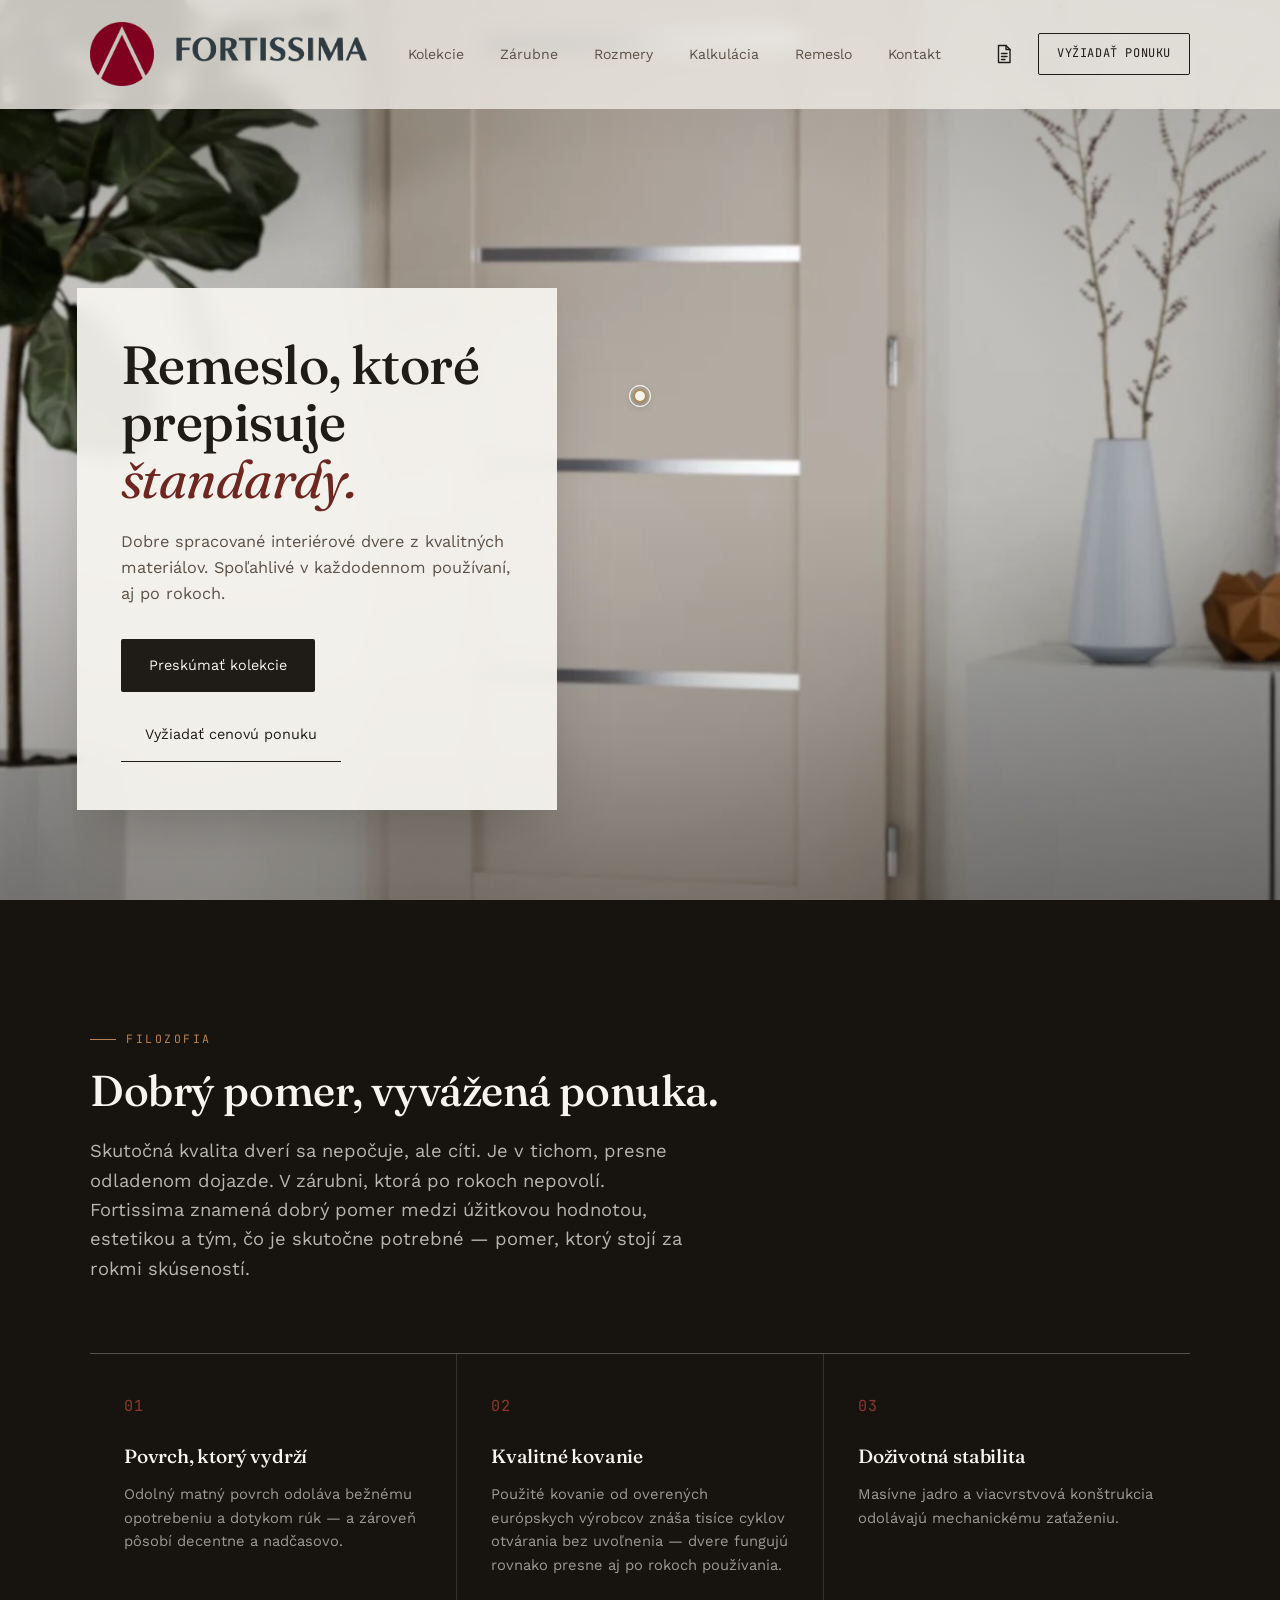
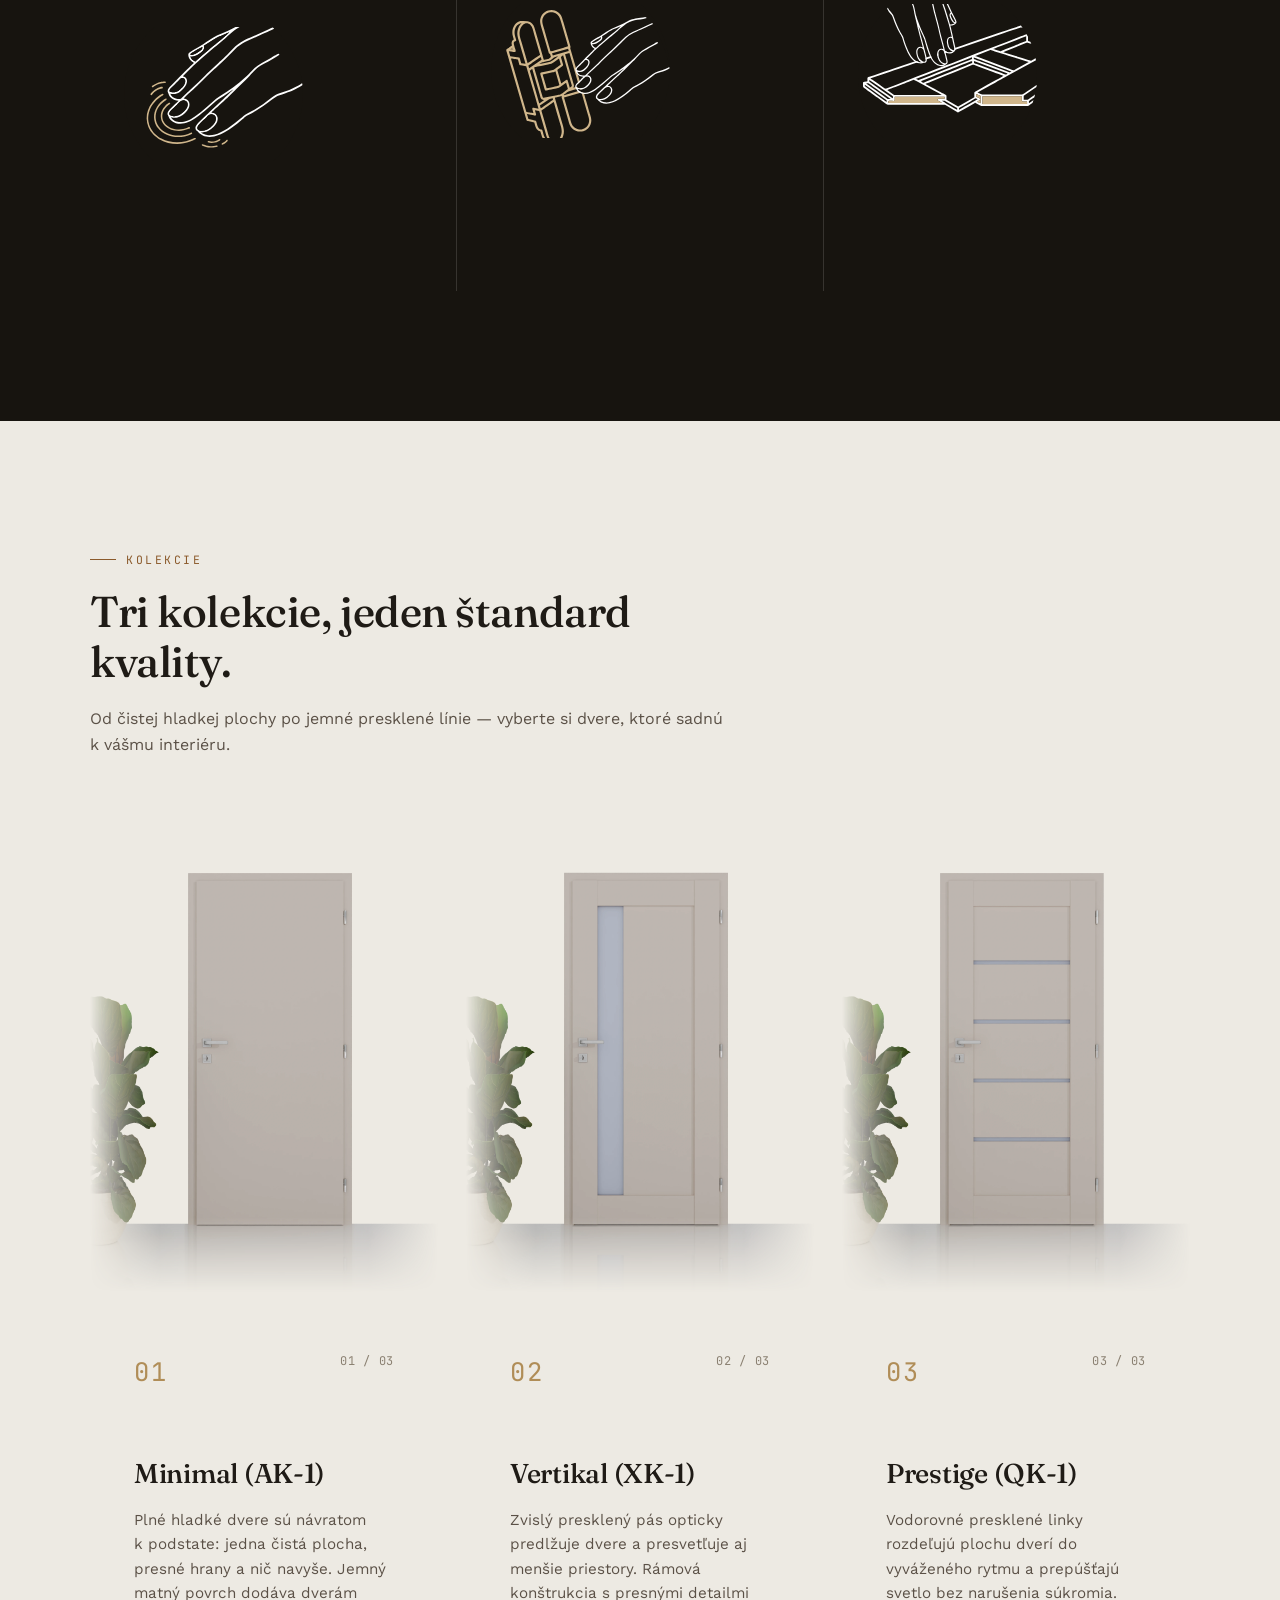
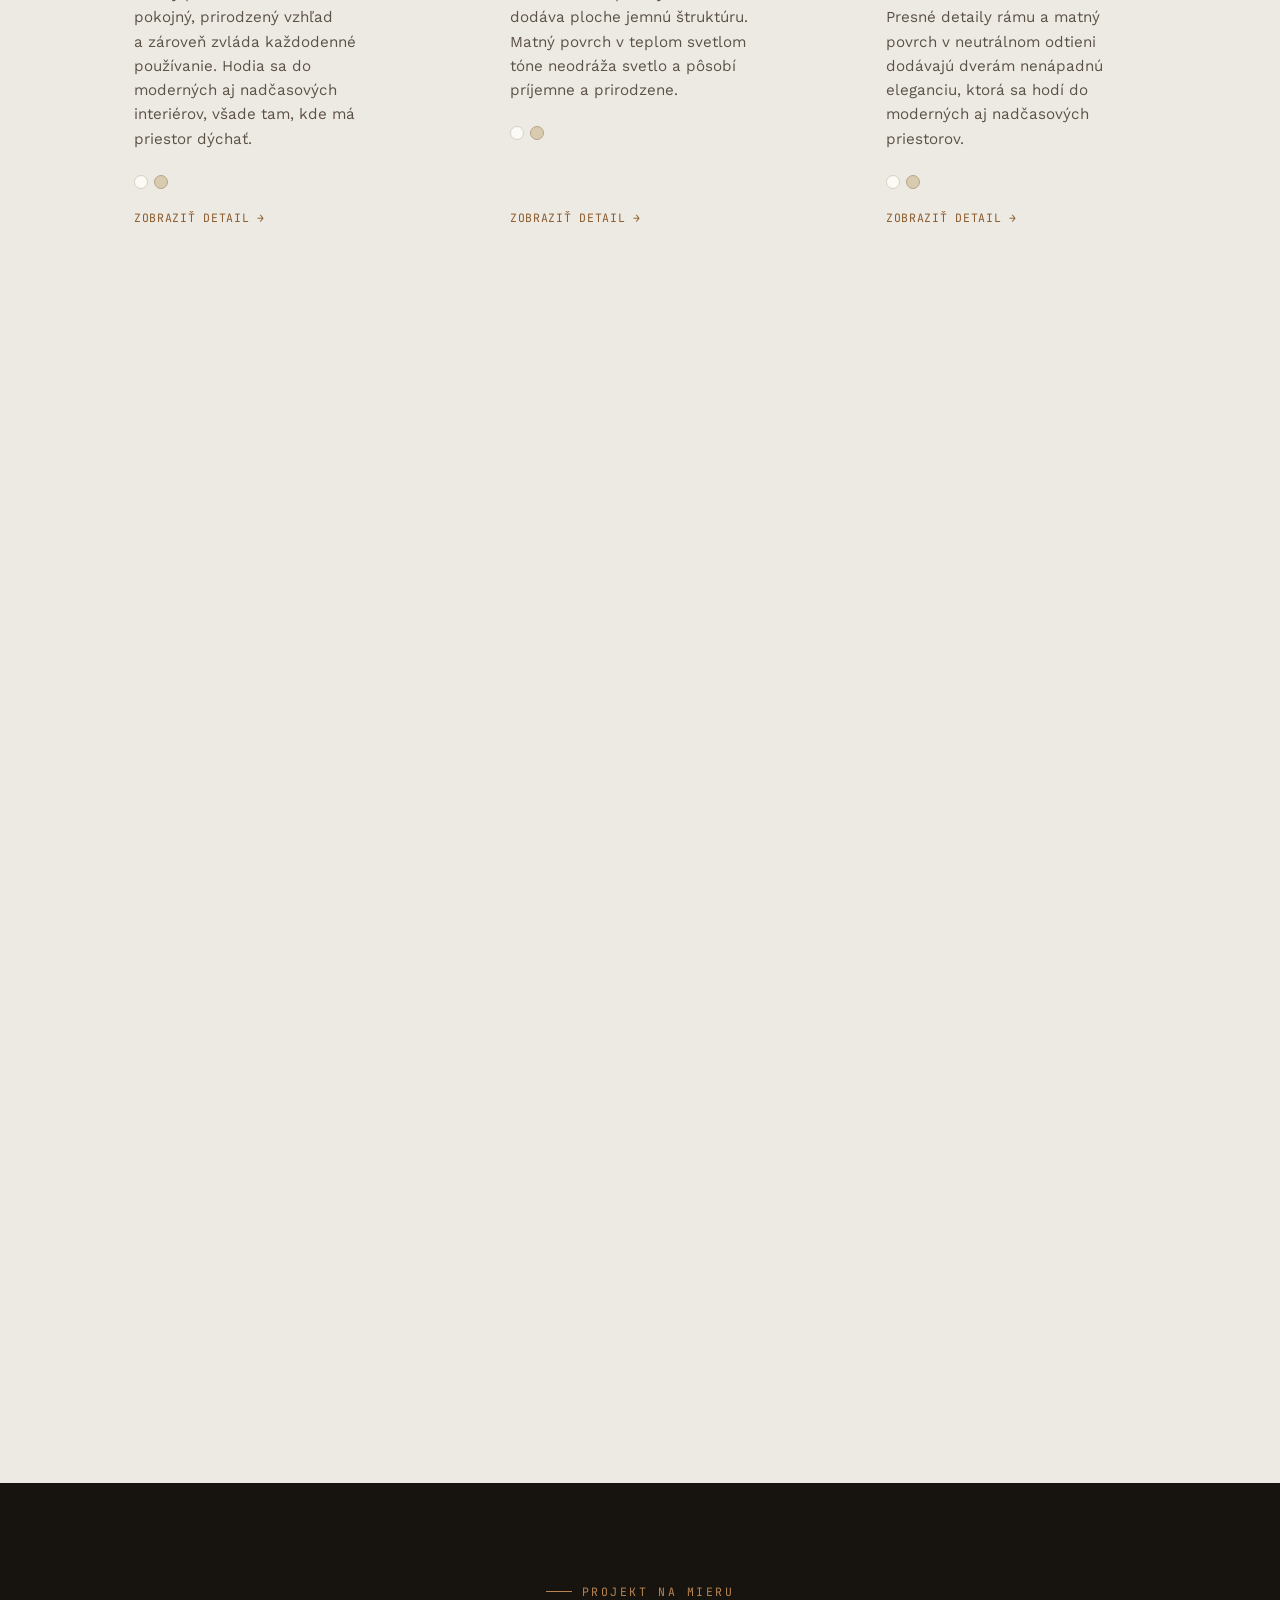
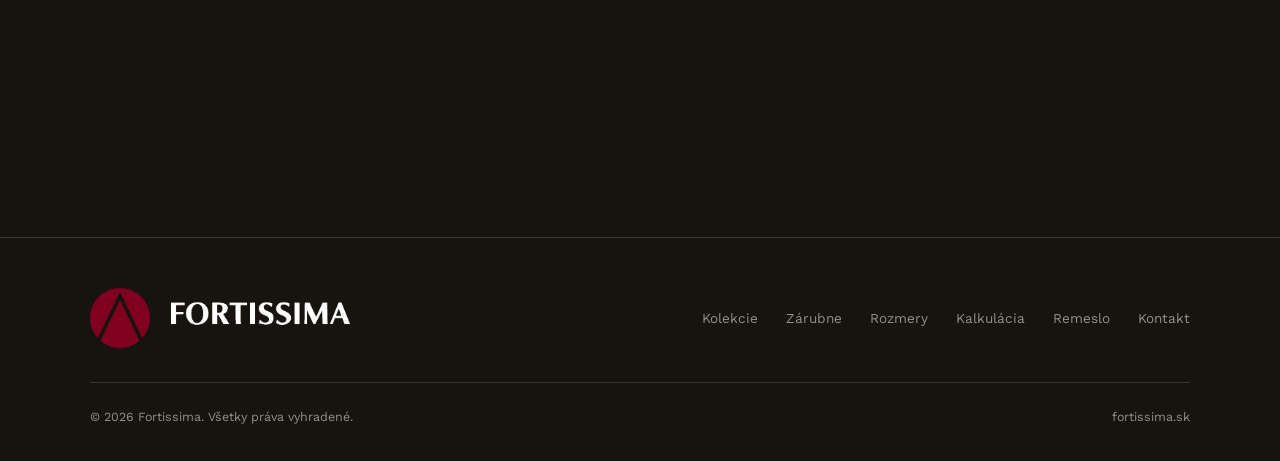
==== index.html @ 20ff3720 "Oprava: staré style.css z vyrovnávacej pamäte – verzie súborov v odkazoch, farby ikon smeru priamo v" ====
<!DOCTYPE html>
<html lang="sk"><head><meta http-equiv="Content-Type" content="text/html; charset=UTF-8">


<meta name="viewport" content="width=device-width, initial-scale=1.0">
<title>Fortissima — Interiérové dvere</title>
<meta name="description" content="Interiérové dvere Fortissima — precízne remeslo, kvalitné materiály a dvere na mieru pre váš interiér.">
<link rel="preconnect" href="https://fonts.googleapis.com">
<link href="https://fonts.googleapis.com/css2?family=Fraunces:opsz,wght,ital@9..144,300..700,0..1&amp;family=Work+Sans:wght@300;400;500;600&amp;family=JetBrains+Mono:wght@400;500&amp;display=swap" rel="stylesheet">
<link rel="stylesheet" href="style.css?v=4605c0aa">
<link rel="icon" type="image/png" sizes="32x32" href="assets/favicon-32.png">
<link rel="icon" type="image/png" sizes="192x192" href="assets/favicon-192.png">
<link rel="apple-touch-icon" href="assets/favicon-192.png">
</head>
<body>
<header id="siteHeader">
  <div class="wrap nav-inner">
    <a href="index.html" class="logo"><img src="assets/logo-header.png" alt="Fortissima" class="logo-img"></a>
    <nav id="siteNav" aria-label="Hlavné menu">
      <ul>
        <li><a href="kolekcie.html">Kolekcie</a></li>
        <li><a href="zarubne.html">Zárubne</a></li>
        <li><a href="rozmery.html">Rozmery</a></li>
        <li><a href="kalkulacka.html">Kalkulácia</a></li>
        <li><a href="remeslo.html">Remeslo</a></li>
        <li><a href="kontakt.html">Kontakt</a></li>
        <li class="nav-mobile-cta"><a href="kontakt.html">Vyžiadať ponuku</a></li>
      </ul>
    </nav>
    <a href="zostava.html" class="nav-quote" aria-label="Cenová ponuka" title="Cenová ponuka"><svg viewBox="0 0 24 24" aria-hidden="true"><path d="M6.5 3.5h7.5l4 4v13h-11.5z"/><path d="M14 3.5v4h4"/><path d="M9.5 11.5h5.5M9.5 14.5h5.5M9.5 17.5h3.5"/></svg><span class="nav-quote-n" hidden>0</span></a>
    <a href="kontakt.html" class="nav-cta">VYŽIADAŤ PONUKU</a>
    <button type="button" class="nav-toggle" aria-label="Otvoriť menu" aria-expanded="false" aria-controls="siteNav"><span></span><span></span></button>
  </div>
</header>

<section class="hero">
  <picture>
    <source media="(max-width: 640px)" srcset="assets/scenes/hero-interior-mobile.webp">
    <source media="(max-width: 980px)" srcset="assets/scenes/hero-interior-tablet.webp">
    <img class="hero-bg" src="assets/scenes/hero-interior.webp" alt="Interiér s dverami Fortissima">
  </picture>
  <div class="hero-pin" style="top:44%; left:50%;">
    <span class="hero-pin-dot"></span>
  </div>
  <div class="wrap hero-content-wrap"><div class="hero-card reveal">
      <h1>Remeslo, ktoré<br>prepisuje <em>štandardy.</em></h1>
      <p class="lead">Dobre spracované interiérové dvere z kvalitných materiálov. Spoľahlivé v každodennom používaní, aj po rokoch.</p><div class="hero-ctas">
        <a href="kolekcie.html" class="btn-primary">Preskúmať kolekcie</a>
        <a href="kontakt.html" class="btn-ghost">Vyžiadať cenovú ponuku</a>
      </div>
    </div>
  </div>
</section>

<section class="philosophy" id="filozofia">
  <div class="wrap">
    <div class="section-head reveal">
      <div class="eyebrow">FILOZOFIA</div>
      <h2>Dobrý pomer, vyvážená ponuka.</h2>
      <p class="lead" style="margin-top:20px;">
Skutočná kvalita dverí sa nepočuje, ale cíti. Je v tichom, presne odladenom dojazde. V zárubni, ktorá po rokoch nepovolí. Fortissima znamená dobrý pomer medzi úžitkovou hodnotou, estetikou a tým, čo je skutočne potrebné — pomer, ktorý stojí za rokmi skúseností.</p>
    </div>
    <div class="feature-row">
      <div class="feature reveal">
        <span class="mk mono">01</span>
        <h3>Povrch, ktorý vydrží</h3>
        <p>Odolný matný povrch odoláva bežnému opotrebeniu a dotykom rúk — a zároveň pôsobí decentne a nadčasovo.</p>
<p> 
<br>
<br>
</p>
        <div class="feature-image">
          <img src="assets/scenes/ikony_dotyk.svg" alt="Povrch, ktorý vydrží" loading="lazy">
        </div>
      </div>
      <div class="feature reveal">
        <span class="mk mono">02</span>
        <h3>Kvalitné kovanie</h3>
        <p>Použité kovanie od overených európskych výrobcov znáša tisíce cyklov otvárania bez uvoľnenia — dvere fungujú rovnako presne aj po rokoch používania.</p>
        <div class="feature-image">
          <img src="assets/scenes/ikony_kovanie.svg" alt="Kvalitné kovanie" loading="lazy">
        </div>
      </div>
      <div class="feature reveal">
        <span class="mk mono">03</span>
        <h3>Doživotná stabilita</h3>
        <p>Masívne jadro a viacvrstvová konštrukcia odolávajú mechanickému zaťaženiu.</p>
<p> 
<br>
<br>
</p>

        <div class="feature-image">
          <img src="assets/scenes/ikony_konstrukcie.svg" alt="Doživotná stabilita" loading="lazy">
        </div>
      </div>
    </div>
  </div>
</section>

<section id="kolekcie-preview">
  <div class="wrap">
    <div class="section-head reveal">
      <div class="eyebrow">KOLEKCIE</div>
      <h2>Tri kolekcie, jeden štandard kvality.</h2>
      <p class="lead" style="margin-top:20px; color:var(--ink-soft);">Od čistej hladkej plochy po jemné presklené línie — vyberte si dvere, ktoré sadnú k&nbsp;vášmu interiéru.</p>
    </div>
    <div class="collections-grid">
      <a href="kolekcia-minimal.html" class="coll-card-link">
        <div class="coll-card reveal">
          <div class="coll-image"><img src="assets/scenes/AK-1.webp" alt="Kolekcia Minimal v interiéri" loading="lazy"></div>
          <div class="coll-top">
            <span class="coll-mk mono">01</span>
            <span class="coll-num mono">01 / 03</span>
          </div>
          <h3 class="serif">Minimal (AK-1)</h3>
          <p>Plné hladké dvere sú návratom k&nbsp;podstate: jedna čistá plocha, presné hrany a&nbsp;nič navyše. Jemný matný povrch dodáva dverám pokojný, prirodzený vzhľad a&nbsp;zároveň zvláda každodenné používanie. Hodia sa do moderných aj nadčasových interiérov, všade tam, kde má priestor dýchať.</p>
          <div class="mini-swatches"><span class="mini-swatch" style="background:#FBFAF6; border-color:#D9D2C2;"></span><span class="mini-swatch" style="background:#D9CBB0; border-color:#B5A488;"></span></div>
          <span class="coll-status">Zobraziť detail →</span>
        </div>
      </a>
      <a href="kolekcia-vertikal.html" class="coll-card-link">
        <div class="coll-card reveal">
          <div class="coll-image"><img src="assets/scenes/XK-1.webp" alt="Kolekcia Vertikal v interiéri" loading="lazy"></div>
          <div class="coll-top">
            <span class="coll-mk mono">02</span>
            <span class="coll-num mono">02 / 03</span>
          </div>
          <h3 class="serif">Vertikal (XK-1)</h3>
          <p>Zvislý presklený pás opticky predlžuje dvere a&nbsp;presvetľuje aj menšie priestory. Rámová konštrukcia s&nbsp;presnými detailmi dodáva ploche jemnú štruktúru. Matný povrch v&nbsp;teplom svetlom tóne neodráža svetlo a&nbsp;pôsobí príjemne a&nbsp;prirodzene.</p>
          <div class="mini-swatches"><span class="mini-swatch" style="background:#FBFAF6; border-color:#D9D2C2;"></span><span class="mini-swatch" style="background:#D9CBB0; border-color:#B5A488;"></span></div>
          <span class="coll-status">Zobraziť detail →</span>
        </div>
      </a>
      <a href="kolekcia-prestige.html" class="coll-card-link">
        <div class="coll-card reveal">
          <div class="coll-image"><img src="assets/scenes/QK-1.webp" alt="Kolekcia Prestige v interiéri" loading="lazy"></div>
          <div class="coll-top">
            <span class="coll-mk mono">03</span>
            <span class="coll-num mono">03 / 03</span>
          </div>
          <h3 class="serif">Prestige (QK-1)</h3>
          <p>Vodorovné presklené linky rozdeľujú plochu dverí do vyváženého rytmu a&nbsp;prepúšťajú svetlo bez narušenia súkromia. Presné detaily rámu a&nbsp;matný povrch v&nbsp;neutrálnom odtieni dodávajú dverám nenápadnú eleganciu, ktorá sa hodí do moderných aj nadčasových priestorov.</p>
          <div class="mini-swatches"><span class="mini-swatch" style="background:#FBFAF6; border-color:#D9D2C2;"></span><span class="mini-swatch" style="background:#D9CBB0; border-color:#B5A488;"></span></div>
          <span class="coll-status">Zobraziť detail →</span>
        </div>
      </a>
    </div>
  </div>
</section>

<section>
  <div class="wrap">
    <div class="section-head reveal">
      <div class="eyebrow">V INTERIÉRI</div>
      <h2>Ako budú pôsobiť u vás.</h2>
      <p class="lead" style="margin-top:20px; color:var(--ink-soft);">Náhľadové vizualizácie — priestor a pozíciu dverí čoskoro nahradíme skutočnými fotografiami z realizácií.</p>
    </div>
    <div class="scene-carousel reveal">
      <div class="sc-track">
        <figure class="sc-item" tabindex="0">
          <img src="assets/scenes/minimal.webp" alt="Kolekcia Minimal v spálni" loading="lazy" draggable="false">
          <figcaption class="sc-caption mono">MINIMAL — spálňa</figcaption>
        </figure>
        <figure class="sc-item" tabindex="0">
          <img src="assets/scenes/hero-interior.webp" alt="Kolekcia Prestige v dennej zóne" loading="lazy" draggable="false">
          <figcaption class="sc-caption mono">PRESTIGE — denná zóna</figcaption>
        </figure>
        <figure class="sc-item" tabindex="0">
          <img src="assets/scenes/vertikal.webp" alt="Kolekcia Vertikal v obývačke" loading="lazy" draggable="false">
          <figcaption class="sc-caption mono">VERTIKAL — obývačka</figcaption>
        </figure>
        <figure class="sc-item" tabindex="0">
          <img src="assets/scenes/prestige.webp" alt="Kolekcia Prestige v domácej kancelárii" loading="lazy" draggable="false">
          <figcaption class="sc-caption mono">PRESTIGE — kancelária</figcaption>
        </figure>
      </div>
      <div class="sc-controls">
        <button type="button" class="sc-btn sc-prev" aria-label="Predchádzajúci obrázok" disabled="">←</button>
        <div class="sc-progress"><span style="width: 63.0547%; transform: translateX(0%);"></span></div>
        <button type="button" class="sc-btn sc-next" aria-label="Ďalší obrázok">→</button>
      </div>
    </div>
  </div>
</section>

<section class="contact" style="padding:100px 0;">
  <div class="wrap" style="text-align:center;">
    <div class="eyebrow" style="justify-content:center;">PROJEKT NA MIERU</div>
    <h2 class="reveal" style="margin-bottom:26px;">Poďme naplánovať váš priestor.</h2>
    <a href="kontakt.html" class="btn-primary reveal" style="display:inline-block;">Kontaktovať Fortissima</a>
  </div>
</section>
<footer>
  <div class="wrap">
    <div class="footer-top">
      <a href="index.html" class="logo"><img src="assets/logo-header-light.png" alt="Fortissima" class="logo-img"></a>
      <nav>
        <ul>
          <li><a href="kolekcie.html">Kolekcie</a></li>
          <li><a href="zarubne.html">Zárubne</a></li>
          <li><a href="rozmery.html">Rozmery</a></li>
          <li><a href="kalkulacka.html">Kalkulácia</a></li>
          <li><a href="remeslo.html">Remeslo</a></li>
          <li><a href="kontakt.html">Kontakt</a></li>
        </ul>
      </nav>
    </div>
    <div class="footer-bottom">
      <span>© 2026 Fortissima. Všetky práva vyhradené.</span>
      <span>fortissima.sk</span>
    </div>
  </div>
</footer>
<div class="lightbox" aria-hidden="true">
  <button type="button" class="lb-close" aria-label="Zavrieť">×</button>
  <button type="button" class="lb-arrow lb-prev" aria-label="Predchádzajúci">←</button>
  <figure class="lb-stage"><img alt=""><figcaption class="lb-caption mono"></figcaption></figure>
  <button type="button" class="lb-arrow lb-next" aria-label="Ďalší">→</button>
  <div class="lb-count mono"></div>
</div>
<script src="script.js?v=e5fed63c"></script>


</body></html>
---- style.css ----
:root{
    --bg:#EDEAE3;
    --bg-warm:#E4DFD4;
    --bg-dark:#17140F;
    --bg-dark-soft:#221D16;
    --ink:#1F1B16;
    --ink-soft:#5B5147;
    --ink-faint:#8B8172;
    --wood:#8B5A2B;
    --wood-light:#B98452;
    --wood-deep:#4A2E1A;
    --brass:#B08D57;
    --oxblood:#6E2620;
    --oxblood-light:#8C3830;
    --paper:#F6F4EE;
    --line:rgba(31,27,22,0.14);
    --line-dark:rgba(246,244,238,0.14);
  }
  *{box-sizing:border-box; margin:0; padding:0;}
  html{scroll-behavior:smooth;}
  body{
    background:var(--bg);
    color:var(--ink);
    font-family:'Work Sans', sans-serif;
    font-weight:400;
    line-height:1.6;
    overflow-x:hidden;
  }
  h1,h2,h3,.serif{
    font-family:'Fraunces', serif;
    font-weight:500;
    letter-spacing:-0.01em;
    color:var(--ink);
  }
  .mono{
    font-family:'JetBrains Mono', monospace;
    letter-spacing:0.06em;
  }
  .eyebrow{
    font-family:'JetBrains Mono', monospace;
    font-size:0.72rem;
    letter-spacing:0.22em;
    text-transform:uppercase;
    color:var(--wood);
    display:flex;
    align-items:center;
    gap:10px;
    margin-bottom:18px;
  }
  .eyebrow::before{
    content:'';
    width:26px;
    height:1px;
    background:var(--wood);
  }
  a{color:inherit; text-decoration:none;}
  img{max-width:100%; display:block;}
  .wrap{
    max-width:1180px;
    margin:0 auto;
    padding:0 40px;
  }
  ::selection{ background:var(--oxblood); color:var(--paper); }

  /* reveal on scroll */
  .reveal{
    opacity:0;
    transform:translateY(28px);
    transition:opacity 0.9s cubic-bezier(.22,1,.36,1), transform 0.9s cubic-bezier(.22,1,.36,1);
  }
  .reveal.is-visible{ opacity:1; transform:translateY(0); }

  @media (prefers-reduced-motion: reduce){
    .reveal{ opacity:1; transform:none; transition:none; }
    html{ scroll-behavior:auto; }
  }

  /* ===== HEADER ===== */
  header{
    position:fixed;
    top:0; left:0; right:0;
    z-index:100;
    padding:22px 0;
    background:rgba(237,234,227,0.82);
    backdrop-filter:blur(10px);
    border-bottom:1px solid transparent;
    transition:border-color .4s ease, background .4s ease;
  }
  header.scrolled{
    border-bottom:1px solid var(--line);
  }
  .nav-inner{
    display:flex;
    align-items:center;
    justify-content:space-between;
  }
  .logo{
    font-family:'Fraunces', serif;
    font-size:1.35rem;
    font-weight:600;
    letter-spacing:0.02em;
  }
  .logo em{
    font-style:italic;
    color:var(--oxblood);
  }
  nav ul{
    list-style:none;
    display:flex;
    gap:36px;
  }
  nav a{
    font-size:0.88rem;
    color:var(--ink-soft);
    position:relative;
    padding-bottom:4px;
  }
  nav a:hover{ color:var(--ink); }
  nav a::after{
    content:'';
    position:absolute;
    left:0; bottom:0;
    width:0%; height:1px;
    background:var(--oxblood);
    transition:width .3s ease;
  }
  nav a:hover::after{ width:100%; }
  .nav-cta{
    font-family:'JetBrains Mono', monospace;
    font-size:0.75rem;
    letter-spacing:0.05em;
    border:1px solid var(--ink);
    padding:10px 18px;
    border-radius:2px;
    transition:background .3s ease, color .3s ease;
  }
  .nav-cta:hover{ background:var(--ink); color:var(--paper); }
  .nav-toggle{ display:none; }

  /* ===== HERO (full-bleed photo + overlay card) ===== */
  .hero{
    position:relative;
    min-height:100vh;
    display:flex;
    align-items:flex-end;
    padding:0 0 90px;
    overflow:hidden;
  }
  .hero-bg{
    position:absolute;
    inset:0;
    width:100%;
    height:100%;
    object-fit:cover;
    object-position:center;
    z-index:0;
  }
  .hero::after{
    content:'';
    position:absolute;
    inset:0;
    background:
      linear-gradient(to top, rgba(23,20,15,0.28), rgba(23,20,15,0) 45%),
      radial-gradient(ellipse at center, rgba(23,20,15,0) 45%, rgba(23,20,15,0.22) 100%);
    z-index:1;
  }
  .hero-content-wrap{
    position:relative;
    z-index:2;
    width:100%;
  }
  @media (min-width: 981px){
    .hero-content-wrap{
      max-width:none;
      margin:0;
      padding-left:clamp(40px, 6vw, 110px);
      padding-right:24px;
    }
  }
  .hero-card{
    max-width:480px;
    background:rgba(246,244,238,0.94);
    backdrop-filter:blur(10px);
    padding:48px 44px;
    box-shadow:0 30px 60px -20px rgba(23,20,15,0.35);
  }
  .hero h1{
    font-size:clamp(2.3rem, 4.2vw, 3.4rem);
    line-height:1.06;
    margin-bottom:22px;
  }
  .hero h1 em{
    font-style:italic;
    font-weight:400;
    color:var(--oxblood);
  }
  .hero p.lead{
    font-size:1.02rem;
    color:var(--ink-soft);
    margin-bottom:32px;
  }
  .hero-ctas{
    display:flex;
    gap:16px;
    flex-wrap:wrap;
  }
  .btn-primary{
    background:var(--ink);
    color:var(--paper);
    padding:15px 28px;
    font-size:0.9rem;
    border-radius:2px;
    transition:background .3s ease, transform .3s ease;
    display:inline-block;
  }
  .btn-primary:hover{ background:var(--oxblood); transform:translateY(-2px); }
  .btn-ghost{
    padding:15px 24px;
    font-size:0.9rem;
    border-bottom:1px solid var(--ink);
    transition:border-color .3s ease, color .3s ease;
  }
  .btn-ghost:hover{ color:var(--wood); border-color:var(--wood); }

  /* ===== SECTION generic ===== */
  section{ padding:130px 0; }
  .section-head{
    max-width:640px;
    margin-bottom:70px;
  }
  .section-head h2{
    font-size:clamp(1.9rem, 3.4vw, 2.7rem);
    line-height:1.15;
  }

  /* ===== PHILOSOPHY ===== */
  .philosophy{
    background:var(--bg-dark);
    color:var(--paper);
  }
  .philosophy .eyebrow{ color:var(--wood-light); }
  .philosophy .eyebrow::before{ background:var(--wood-light); }
  .philosophy h2{ color:var(--paper); }
  .philosophy p.lead{
    font-size:1.15rem;
    color:rgba(246,244,238,0.72);
    max-width:600px;
  }
  .feature-row{
    display:grid;
    grid-template-columns:repeat(3, 1fr);
    gap:1px;
    background:var(--line-dark);
    margin-top:70px;
    border-top:1px solid var(--line-dark);
  }
  .feature{
    background:var(--bg-dark);
    padding:40px 34px;
  }
  .feature-image{
    margin-top:26px;
    aspect-ratio:4/3;
    overflow:hidden;
    border-radius:2px;
  }
  .feature-image img{
    width:60%;
    height:60%;
    object-fit:cover;
    display:block;
  }
  .feature .mk{
    font-family:'JetBrains Mono', monospace;
    font-size:0.95rem;
    color:var(--oxblood-light);
    margin-bottom:22px;
    display:block;
  }
  .feature h3{
    font-size:1.2rem;
    color:var(--paper);
    font-weight:500;
    margin-bottom:12px;
  }
  .feature p{
    font-size:0.92rem;
    color:rgba(246,244,238,0.6);
  }

  /* ===== COLLECTIONS ===== */
  .collections-grid{
    display:grid;
    grid-template-columns:repeat(3, 1fr);
    gap:2px;
    background:var(--line);
    border:1px solid var(--line);
  }
  .coll-card{
    background:var(--bg);
    padding:52px 44px;
    position:relative;
    overflow:hidden;
    transition:background .4s ease;
    display:flex;
    flex-direction:column;
    height:100%;
  }
  .coll-card:hover{ background:var(--bg-warm); }
  .coll-top{
    display:flex;
    justify-content:space-between;
    align-items:flex-start;
    margin-bottom:60px;
  }
  .coll-mk{
    font-family:'JetBrains Mono', monospace;
    font-size:1.6rem;
    color:var(--brass);
  }
  .coll-num{
    font-family:'JetBrains Mono', monospace;
    font-size:0.75rem;
    color:var(--ink-faint);
  }
  .coll-card h3{
    font-size:1.7rem;
    margin-bottom:12px;
  }
  .coll-card p{
    color:var(--ink-soft);
    font-size:0.95rem;
    max-width:340px;
    margin-bottom:24px;
  }
  .coll-status{
    font-family:'JetBrains Mono', monospace;
    font-size:0.72rem;
    letter-spacing:0.06em;
    color:var(--wood);
    text-transform:uppercase;
    margin-top:auto;
  }
  .door-illustration{
    position:absolute;
    right:36px;
    bottom:20px;
    width:90px;
    opacity:0.9;
  }

  /* ===== CRAFT ===== */
  .craft{
    display:grid;
    grid-template-columns:1fr 1fr;
    gap:80px;
    align-items:center;
  }
  .craft-visual{
    background:var(--bg-warm);
    border:1px solid var(--line);
    border-radius:2px;
    padding:50px;
    display:flex;
    flex-direction:column;
    gap:0;
  }
  .layer{
    padding:22px 0;
    border-bottom:1px dashed var(--line);
    display:flex;
    justify-content:space-between;
    align-items:baseline;
  }
  .layer:last-child{ border-bottom:none; }
  .layer .lname{ font-weight:500; }
  .layer .lval{
    font-family:'JetBrains Mono', monospace;
    font-size:0.8rem;
    color:var(--wood);
  }
  .db-stat{
    margin-top:34px;
    padding-top:30px;
    border-top:1px solid var(--line);
  }
  .db-stat .num{
    font-family:'Fraunces', serif;
    font-size:3.2rem;
    color:var(--oxblood);
    line-height:1;
  }
  .db-stat .dsc{
    font-size:0.85rem;
    color:var(--ink-soft);
    margin-top:8px;
  }
  .craft-text p{
    color:var(--ink-soft);
    margin-bottom:22px;
    max-width:460px;
  }

  /* ===== GALLERY ===== */
  .gallery-grid{
    display:grid;
    grid-template-columns:repeat(4, 1fr);
    gap:16px;
  }
  .g-item{
    aspect-ratio:3/4;
    background:var(--bg-warm);
    border:1px solid var(--line);
    display:flex;
    align-items:flex-end;
    padding:18px;
    position:relative;
    overflow:hidden;
  }
  .g-item svg{ position:absolute; inset:0; margin:auto; height:78%; }
  .g-item .g-label{
    font-family:'JetBrains Mono', monospace;
    font-size:0.7rem;
    color:var(--ink-soft);
    letter-spacing:0.05em;
    position:relative; z-index:2;
  }
  .g-item:nth-child(2){ grid-row: span 1; }

  /* ===== CONTACT ===== */
  .contact{
    background:var(--bg-dark);
    color:var(--paper);
  }
  .contact .eyebrow{ color:var(--wood-light); }
  .contact .eyebrow::before{ background:var(--wood-light); }
  .contact-grid{
    display:grid;
    grid-template-columns:0.9fr 1.1fr;
    gap:80px;
  }
  .contact h2{ color:var(--paper); }
  .contact-info p{
    color:rgba(246,244,238,0.65);
    margin-bottom:30px;
    max-width:400px;
  }
  .info-line{
    display:flex;
    flex-direction:column;
    gap:4px;
    margin-bottom:24px;
  }
  .info-line .k{
    font-family:'JetBrains Mono', monospace;
    font-size:0.7rem;
    letter-spacing:0.1em;
    text-transform:uppercase;
    color:var(--wood-light);
  }
  .info-line .v{ font-size:1rem; }
  form{ display:flex; flex-direction:column; gap:20px; }
  .field{ display:flex; flex-direction:column; gap:8px; }
  .field label{
    font-family:'JetBrains Mono', monospace;
    font-size:0.7rem;
    letter-spacing:0.08em;
    text-transform:uppercase;
    color:rgba(246,244,238,0.5);
  }
  .field input, .field textarea{
    background:transparent;
    border:none;
    border-bottom:1px solid var(--line-dark);
    padding:10px 0;
    color:var(--paper);
    font-family:'Work Sans', sans-serif;
    font-size:1rem;
    outline:none;
    transition:border-color .3s ease;
  }
  .field input:focus, .field textarea:focus{ border-color:var(--wood-light); }
  .field textarea{ resize:vertical; min-height:80px; }
  .form-submit{
    align-self:flex-start;
    margin-top:8px;
    background:var(--paper);
    color:var(--ink);
    padding:15px 30px;
    font-size:0.9rem;
    border:none;
    border-radius:2px;
    cursor:pointer;
    font-family:'Work Sans', sans-serif;
    transition:background .3s ease;
  }
  .form-submit:hover{ background:var(--wood-light); color:var(--bg-dark); }

  /* ===== FOOTER ===== */
  footer{
    background:var(--bg-dark);
    color:rgba(246,244,238,0.55);
    padding:50px 0 34px;
    border-top:1px solid var(--line-dark);
  }
  .footer-top{
    display:flex;
    justify-content:space-between;
    align-items:center;
    padding-bottom:34px;
    margin-bottom:24px;
    border-bottom:1px solid var(--line-dark);
  }
  .footer-top .logo{ color:var(--paper); }
  footer nav ul{ gap:28px; }
  footer nav a{ color:rgba(246,244,238,0.55); font-size:0.85rem; }
  footer nav a:hover{ color:var(--paper); }
  .footer-bottom{
    display:flex;
    justify-content:space-between;
    font-size:0.78rem;
  }

  /* focus visibility */
  a:focus-visible, button:focus-visible, input:focus-visible, textarea:focus-visible{
    outline:2px solid var(--oxblood);
    outline-offset:3px;
  }

  /* ===== RESPONSIVE ===== */
  @media (max-width: 980px){
    .wrap{ padding:0 24px; }
    nav ul{ display:none; }
    .hero-card{ max-width:100%; padding:36px 26px; }
    .feature-row{ grid-template-columns:1fr; }
    .collections-grid{ grid-template-columns:1fr; }
    .craft{ grid-template-columns:1fr; gap:50px; }
    .gallery-grid{ grid-template-columns:repeat(2, 1fr); }
    .contact-grid{ grid-template-columns:1fr; gap:50px; }
    section{ padding:90px 0; }
  }

/* ===== SUBPAGE HERO ===== */
.page-hero{
  padding:150px 0 70px;
  border-bottom:1px solid var(--line);
}
.page-hero .breadcrumb{
  font-family:'JetBrains Mono', monospace;
  font-size:0.75rem;
  color:var(--ink-faint);
  margin-bottom:24px;
  letter-spacing:0.04em;
}
.page-hero .breadcrumb a{ color:var(--ink-soft); }
.page-hero .breadcrumb a:hover{ color:var(--oxblood); }
.page-hero h1{
  font-size:clamp(2.2rem, 4.4vw, 3.4rem);
  line-height:1.06;
  max-width:820px;
}
.page-hero h1 em{ font-style:italic; color:var(--oxblood); font-weight:400; }
.page-hero p.lead{
  font-size:1.05rem;
  color:var(--ink-soft);
  max-width:560px;
  margin-top:20px;
}

/* ===== COLLECTION DETAIL ===== */
.coll-detail{
  display:grid;
  grid-template-columns:1fr 1fr;
  gap:70px;
  align-items:start;
}
.coll-gallery-main{
  aspect-ratio:3/4;
  background:var(--bg);
  border:1px solid var(--line);
  display:flex;
  align-items:center;
  justify-content:center;
  position:relative;
}
.coll-gallery-main svg{ width:46%; }
.coll-gallery-thumbs{
  display:grid;
  grid-template-columns:repeat(3,1fr);
  gap:10px;
  margin-top:10px;
}
.coll-gallery-thumbs .thumb{
  aspect-ratio:3/4;
  background:var(--bg);
  border:1px solid var(--line);
  display:flex;
  align-items:center;
  justify-content:center;
  transition:background 0.2s ease;
}
.coll-gallery-thumbs .thumb:hover,
.coll-gallery-thumbs .thumb.active{
  background:var(--bg-warm);
}
.coll-gallery-thumbs .thumb svg{ width:44%; opacity:0.85; }

.spec-table{
  width:100%;
  border-collapse:collapse;
  margin:34px 0 40px;
}
.spec-table tr{
  border-bottom:1px solid var(--line);
}
.spec-table td{
  padding:16px 0;
  font-size:0.94rem;
}
.spec-table td:first-child{
  font-family:'JetBrains Mono', monospace;
  font-size:0.72rem;
  letter-spacing:0.06em;
  text-transform:uppercase;
  color:var(--ink-faint);
  width:42%;
}

.related-heading{
  font-family:'JetBrains Mono', monospace;
  font-size:0.75rem;
  letter-spacing:0.12em;
  text-transform:uppercase;
  color:var(--ink-faint);
  margin-bottom:24px;
}
.related-grid{
  display:grid;
  grid-template-columns:repeat(2, 1fr);
  gap:18px;
}
.related-card{
  border:1px solid var(--line);
  padding:26px 24px;
  transition:background .3s ease, border-color .3s ease;
  display:block;
}
.related-card:hover{ background:var(--bg-warm); border-color:var(--wood); }
.related-card .rc-mk{
  font-family:'JetBrains Mono', monospace;
  color:var(--brass);
  font-size:1.1rem;
  margin-bottom:10px;
  display:block;
}
.related-card h4{
  font-family:'Fraunces', serif;
  font-size:1.15rem;
  font-weight:500;
  margin-bottom:6px;
}
.related-card span.rc-more{
  font-family:'JetBrains Mono', monospace;
  font-size:0.7rem;
  color:var(--wood);
  text-transform:uppercase;
}

.coll-card-link{ display:block; color:inherit; height:100%; }

/* ===== FAQ (kontakt page) ===== */
.faq-item{
  border-bottom:1px solid var(--line-dark);
  padding:22px 0;
}
.faq-item h4{
  font-family:'Fraunces', serif;
  font-weight:500;
  font-size:1.05rem;
  color:var(--paper);
  margin-bottom:8px;
}
.faq-item p{
  color:rgba(246,244,238,0.62);
  font-size:0.92rem;
  max-width:520px;
}

/* ===== nav active state ===== */
nav a.active{ color:var(--ink); }
nav a.active::after{ width:100%; }

@media (max-width: 980px){
  .coll-detail{ grid-template-columns:1fr; }
  .related-grid{ grid-template-columns:1fr; }
}

/* ===== LOGO IMAGE ===== */
.logo{ display:flex; align-items:center; }
.logo-img{
  height:64px;
  width:auto;
  display:block;
}
.footer-top .logo-img{ height:60px; }
@media (max-width: 980px){
  .logo-img{ height:26px; }
}

/* ===== SCENE IMAGES (interior preview illustrations) ===== */
.coll-image{
  aspect-ratio:3/4;
  overflow:hidden;
  margin:-52px -44px 32px;
  position:relative;
}
.coll-image img{
  width:100%;
  height:100%;
  object-fit:cover;
  display:block;
}
.coll-card{ padding-top:0; }
.coll-card .coll-top{ padding-top:28px; }

.coll-gallery-main{ padding:0; overflow:hidden; }
.coll-gallery-main img{ width:100%; height:100%; object-fit:cover; }
.coll-gallery-thumbs .thumb img{ width:100%; height:100%; object-fit:cover; cursor:pointer; }
.coll-gallery-thumbs .thumb{ padding:0; overflow:hidden; }

.scene-gallery-grid{
  display:grid;
  grid-template-columns:repeat(3, 1fr);
  gap:16px;
}
.scene-item{
  aspect-ratio:3/4;
  border:1px solid var(--line);
  overflow:hidden;
  position:relative;
}
.scene-item img{ width:100%; height:100%; object-fit:cover; display:block; }
.scene-item .scene-caption{
  position:absolute;
  left:0; right:0; bottom:0;
  padding:14px 16px;
  background:linear-gradient(to top, rgba(23,20,15,0.75), transparent);
  font-family:'JetBrains Mono', monospace;
  font-size:0.72rem;
  letter-spacing:0.04em;
  color:#F6F4EE;
}

@media (max-width: 980px){
  .scene-gallery-grid{ grid-template-columns:1fr; }
  .coll-image{ margin:-40px -34px 28px; }
}

/* ===== HERO PRODUCT PIN ===== */
.hero-pin{
  position:absolute;
  z-index:3;
  transform:translate(-50%, -50%);
}
.hero-pin-dot{
  position:relative;
  display:block;
  width:14px;
  height:14px;
  border-radius:50%;
  background:var(--paper);
  border:2px solid var(--brass);
  cursor:pointer;
  box-shadow:0 2px 10px rgba(0,0,0,0.3);
}
.hero-pin-dot::before,
.hero-pin-dot::after{
  content:'';
  position:absolute;
  inset:-6px;
  border-radius:50%;
  border:1.5px solid rgba(246,244,238,0.85);
  animation:pin-pulse 2.6s ease-out infinite;
}
.hero-pin-dot::after{ animation-delay:1.3s; }
@keyframes pin-pulse{
  0%{ transform:scale(0.6); opacity:0.9; }
  100%{ transform:scale(2.2); opacity:0; }
}
.hero-pin-card{
  position:absolute;
  left:26px;
  top:50%;
  transform:translateY(-50%);
  width:198px;
  background:rgba(23,20,15,0.88);
  backdrop-filter:blur(8px);
  padding:16px 18px;
  border-radius:2px;
  opacity:0;
  visibility:hidden;
  transition:opacity .3s ease, transform .3s ease;
  pointer-events:none;
}
.hero-pin:hover .hero-pin-card,
.hero-pin:focus-within .hero-pin-card{
  opacity:1;
  visibility:visible;
  pointer-events:auto;
}
.hero-pin-label{
  display:block;
  font-size:0.62rem;
  letter-spacing:0.1em;
  color:var(--wood-light);
  margin-bottom:6px;
}
.hero-pin-name{
  display:block;
  font-family:'Fraunces', serif;
  font-size:1.05rem;
  color:var(--paper);
  margin-bottom:10px;
}
.hero-pin-link{
  display:inline-block;
  font-family:'JetBrains Mono', monospace;
  font-size:0.7rem;
  letter-spacing:0.04em;
  color:var(--paper);
  border-bottom:1px solid var(--brass);
  padding-bottom:2px;
}
.hero-pin-link:hover{ color:var(--brass); }

@media (max-width: 980px){
  .hero-pin-card{
    left:auto;
    right:26px;
    width:170px;
  }
}
@media (max-width: 640px){
  .hero-pin{ display:none; }
}

/* ===== COLOR FINISH PICKER ===== */
.color-picker{
  margin-bottom:34px;
  padding-bottom:30px;
  border-bottom:1px solid var(--line);
}
.color-picker-label{
  font-size:0.72rem;
  letter-spacing:0.08em;
  color:var(--ink-faint);
  margin-bottom:14px;
}
.color-picker-label .color-name{
  color:var(--ink);
  font-weight:500;
}
.swatches{
  display:flex;
  gap:12px;
  margin-bottom:14px;
}
.swatch{
  width:36px;
  height:36px;
  border-radius:50%;
  border:2px solid;
  cursor:pointer;
  padding:0;
  position:relative;
  transition:transform .2s ease, box-shadow .2s ease;
}
.swatch:hover{ transform:translateY(-2px); }
.swatch.active{
  box-shadow:0 0 0 2px var(--paper), 0 0 0 4px var(--ink);
}
.color-picker-note{
  font-size:0.82rem;
  color:var(--ink-faint);
}

/* ===== MINI SWATCHES ON CARDS ===== */
.mini-swatches{
  display:flex;
  gap:6px;
  margin-bottom:20px;
}
.mini-swatch{
  width:14px;
  height:14px;
  border-radius:50%;
  border:1.5px solid;
  display:inline-block;
}

/* ===== ELEGANTNÉ KARTY — bez rámikov, obrázok splýva s pozadím ===== */
.collections-grid{
  gap:28px;
  background:none;
  border:none;
}
.coll-card{
  background:transparent;
  isolation:isolate;
}
.coll-card:hover{ background:transparent; }
/* jemný podklad pri prejdení myšou — s plynulými, rozmazanými okrajmi */
.coll-card::before{
  content:'';
  position:absolute;
  inset:0;
  z-index:-1;
  background:radial-gradient(closest-side at 50% 50%,
    var(--bg-warm) 0%, var(--bg-warm) 55%, rgba(228,223,212,0) 100%);
  opacity:0;
  transition:opacity .7s ease;
  pointer-events:none;
}
.coll-card:hover::before{ opacity:1; }

/* okraje fotky (podlaha, boky) sa postupne rozplynú do pozadia —
   samotné dvere zostávajú celé a ostré */
.coll-image img{
  -webkit-mask-image:
    linear-gradient(to bottom, #000 84%, transparent 100%),
    linear-gradient(to right, transparent 0%, #000 20%, #000 80%, transparent 100%);
  -webkit-mask-composite:source-in;
  mask-image:
    linear-gradient(to bottom, #000 84%, transparent 100%),
    linear-gradient(to right, transparent 0%, #000 20%, #000 80%, transparent 100%);
  mask-composite:intersect;
  transform-origin:50% 85%;
  transition:transform 1.1s cubic-bezier(.2,.7,.2,1);
}
.coll-card:hover .coll-image img{ transform:scale(1.10); }

.coll-gallery-main img,
.coll-gallery-thumbs .thumb img{
  -webkit-mask-image:
    linear-gradient(to bottom, #000 94%, transparent 100%),
    linear-gradient(to right, transparent 0%, #000 12%, #000 88%, transparent 100%);
  -webkit-mask-composite:source-in;
  mask-image:
    linear-gradient(to bottom, #000 94%, transparent 100%),
    linear-gradient(to right, transparent 0%, #000 12%, #000 88%, transparent 100%);
  mask-composite:intersect;
}

/* text karty — jemná, elegantná reakcia na myš */
.coll-card h3,
.coll-card p,
.coll-mk,
.coll-num,
.coll-status,
.mini-swatch{
  transition:color .6s ease, transform .6s cubic-bezier(.2,.7,.2,1), letter-spacing .6s ease, opacity .6s ease;
}
.coll-card:hover h3{ color:var(--oxblood); transform:translateX(4px); }
.coll-card:hover p{ color:var(--ink); }
.coll-card:hover .coll-mk{ color:var(--oxblood); }
.coll-card:hover .coll-num{ color:var(--wood); }
.coll-card:hover .mini-swatch{ transform:translateY(-2px); }
.coll-card:hover .mini-swatch + .mini-swatch{ transition-delay:.08s; }
.coll-status{
  position:relative;
  align-self:flex-start;
  padding-bottom:6px;
}
.coll-status::after{
  content:'';
  position:absolute;
  left:0; bottom:0;
  width:100%; height:1px;
  background:var(--oxblood);
  transform:scaleX(0);
  transform-origin:left;
  transition:transform .7s cubic-bezier(.2,.7,.2,1);
}
.coll-card:hover .coll-status{ color:var(--oxblood); letter-spacing:0.1em; }
.coll-card:hover .coll-status::after{ transform:scaleX(1); }

/* detail kolekcie — hlavný obrázok a náhľady bez rámikov */
.coll-gallery-main,
.coll-gallery-thumbs .thumb{
  border:none;
  background:transparent;
}
.coll-gallery-thumbs .thumb{
  background:radial-gradient(closest-side at 50% 50%,
    rgba(228,223,212,0) 0%, rgba(228,223,212,0) 100%);
  transition:background .5s ease;
}
.coll-gallery-thumbs .thumb:hover,
.coll-gallery-thumbs .thumb.active{
  background:radial-gradient(closest-side at 50% 50%,
    var(--bg-warm) 0%, var(--bg-warm) 55%, rgba(228,223,212,0) 100%);
}

/* obrázok karty začína na vrchu karty — nič sa neoreže (vidno aj vrch zárubne) */
.coll-image{ margin-top:0 !important; overflow:visible; }

/* ===== GALÉRIA „V INTERIÉRI“ — posuvný pás + zväčšenie ===== */
.scene-carousel{ position:relative; }
.sc-track{
  --sc-h:clamp(300px, 56vh, 540px);
  display:flex;
  gap:22px;
  overflow-x:auto;
  overflow-y:hidden;
  scroll-snap-type:x mandatory;
  scroll-behavior:smooth;
  scrollbar-width:none;
  margin-right:calc(50% - 50vw);      /* pás presahuje až k pravému okraju okna */
  padding-right:calc(50vw - 50%);
  cursor:grab;
  user-select:none;
  -webkit-user-select:none;
}
.sc-track::-webkit-scrollbar{ display:none; }
.sc-track.is-dragging{ cursor:grabbing; scroll-snap-type:none; scroll-behavior:auto; }
.sc-item{
  position:relative;
  flex:0 0 auto;
  height:var(--sc-h);
  margin:0;
  overflow:hidden;
  scroll-snap-align:start;
  border-radius:2px;
  cursor:zoom-in;
  outline:none;
}
.sc-item img{
  height:100%;
  width:auto;              /* rôzne formáty — rovnaká výška */
  display:block;
  pointer-events:none;
  transition:transform 1.2s cubic-bezier(.2,.7,.2,1), filter .8s ease;
}
.sc-item:hover img,
.sc-item:focus-visible img{ transform:scale(1.045); }
.sc-track:hover .sc-item:not(:hover) img{ filter:saturate(.85) brightness(.97); }
.sc-caption{
  position:absolute;
  left:0; right:0; bottom:0;
  padding:40px 20px 16px;
  background:linear-gradient(to top, rgba(23,20,15,0.62), transparent);
  font-size:0.72rem;
  letter-spacing:0.06em;
  color:#F6F4EE;
  opacity:.85;
  transform:translateY(4px);
  transition:opacity .6s ease, transform .6s cubic-bezier(.2,.7,.2,1);
}
.sc-item:hover .sc-caption{ opacity:1; transform:none; }
.sc-controls{
  display:flex;
  align-items:center;
  gap:22px;
  margin-top:30px;
}
.sc-btn{
  width:46px; height:46px;
  border-radius:50%;
  border:1px solid var(--line);
  background:transparent;
  color:var(--ink);
  font-size:1.1rem;
  cursor:pointer;
  transition:background .5s ease, color .5s ease, border-color .5s ease, opacity .4s ease;
}
.sc-btn:hover{ background:var(--ink); color:var(--paper, #F6F4EE); border-color:var(--ink); }
.sc-btn:disabled{ opacity:.3; cursor:default; background:transparent; color:var(--ink); border-color:var(--line); }
.sc-progress{
  flex:1;
  max-width:260px;
  height:1px;
  background:var(--line);
  position:relative;
  overflow:hidden;
}
.sc-progress span{
  position:absolute; left:0; top:0; bottom:0;
  width:30%;
  background:var(--oxblood);
  transition:transform .5s cubic-bezier(.2,.7,.2,1), width .5s ease;
}

/* ===== LIGHTBOX ===== */
.lightbox{
  position:fixed; inset:0;
  z-index:1000;
  display:flex;
  align-items:center;
  justify-content:center;
  background:rgba(23,20,15,0.97);
  opacity:0;
  visibility:hidden;
  transition:opacity .6s ease, visibility 0s linear .6s;
}
.lightbox.is-open{ opacity:1; visibility:visible; transition:opacity .6s ease; }
.lb-stage{
  margin:0;
  display:flex;
  flex-direction:column;
  align-items:center;
  transform:scale(.94);
  transition:transform .8s cubic-bezier(.2,.7,.2,1);
}
.lightbox.is-open .lb-stage{ transform:none; }
.lb-stage img{
  max-width:86vw;
  max-height:82vh;
  width:auto; height:auto;
  display:block;
  border-radius:2px;
  box-shadow:0 30px 80px rgba(0,0,0,.35);
  transition:opacity .45s ease, transform .6s cubic-bezier(.2,.7,.2,1);
}
.lb-stage img.is-swapping{ opacity:0; transform:translateX(var(--lb-dir, 0px)); }
.lb-caption{
  margin-top:18px;
  font-size:0.75rem;
  letter-spacing:0.08em;
  color:rgba(246,244,238,0.75);
}
.lb-count{
  position:absolute;
  left:50%; bottom:26px;
  transform:translateX(-50%);
  font-size:0.72rem;
  letter-spacing:0.1em;
  color:rgba(246,244,238,0.45);
}
.lb-close, .lb-arrow{
  position:absolute;
  background:transparent;
  border:1px solid rgba(246,244,238,0.2);
  color:#F6F4EE;
  border-radius:50%;
  cursor:pointer;
  transition:background .5s ease, border-color .5s ease, color .5s ease;
}
.lb-close{ top:24px; right:24px; width:46px; height:46px; font-size:1.5rem; line-height:1; }
.lb-arrow{ top:50%; transform:translateY(-50%); width:54px; height:54px; font-size:1.15rem; }
.lb-prev{ left:28px; }
.lb-next{ right:28px; }
.lb-close:hover, .lb-arrow:hover{ background:#F6F4EE; color:var(--bg-dark); border-color:#F6F4EE; }
body.lb-lock{ overflow:hidden; }

@media (max-width: 640px){
  .sc-track{ --sc-h:clamp(260px, 48vh, 420px); gap:14px; }
  .lb-arrow{ display:none; }
  .lb-stage img{ max-width:94vw; }
}

/* =====================================================
   ZÁRUBNE + ROZMERY (nové podstránky)
   ===================================================== */
.band-warm{ background:var(--bg-warm); }
.small-note{ font-size:0.82rem; color:var(--ink-faint); margin-top:16px; }
.text-link{ color:var(--wood); border-bottom:1px solid currentColor; transition:color .3s ease; }
.text-link:hover{ color:var(--oxblood); }

/* --- pôdorysné rezy zárubne --- */
.rez{ width:100%; height:auto; display:block; }
.rez path, .rez rect, .rez line{ vector-effect:non-scaling-stroke; }
.rez .wall-fill{ fill:#FFFFFF; }
.rez .wall-line{ fill:none; stroke:#8A8378; stroke-width:1.4px; }
.rez .wall-break{ fill:none; stroke:#8A8378; stroke-width:1.2px; }
.rez .guide{ stroke:var(--oxblood); stroke-width:1.2px; stroke-dasharray:5 4; }
.rez .lbl.guide-t{ fill:var(--oxblood); font-size:4.4px; letter-spacing:.16em; }
.rez .foam{ fill:#EFEBE3; stroke:#8A8378; stroke-width:1px; stroke-dasharray:4 3; transition:fill .25s ease; }
.rez .part{ fill:#C6BBAD; stroke:#7E766B; stroke-width:1.4px; stroke-linejoin:round; transition:fill .25s ease; }
.rez .slot{ fill:#FFFFFF; stroke:#7E766B; stroke-width:1.1px; transition:fill .25s ease; }
.rez .leaf{ fill:#DCD3C6; stroke:#7E766B; stroke-width:1.4px; stroke-linejoin:round; transition:fill .25s ease; }
.rez .seal{ fill:var(--oxblood); stroke:none; transition:fill .25s ease; }
.rez .lbl{ font-family:'JetBrains Mono', monospace; font-size:6.4px; letter-spacing:.18em; fill:var(--ink-faint); text-anchor:middle; }
.rez .dim line{ stroke:var(--wood); stroke-width:1px; }
.rez .dim text{ font-family:'JetBrains Mono', monospace; font-size:6px; fill:var(--wood); }
.rez .reg line{ stroke:var(--oxblood); stroke-width:1.2px; }
.rez .reg path{ fill:var(--oxblood); }
.rez .reg text{ font-family:'JetBrains Mono', monospace; font-size:5.6px; fill:var(--oxblood); }
.rez .co line{ stroke:var(--ink); stroke-width:1px; }
.rez .co circle{ fill:var(--ink); transition:fill .25s ease; }
.rez .co text{ fill:var(--paper); font-family:'JetBrains Mono', monospace; font-size:7.5px; font-weight:500; }
.rez .co.is-on circle{ fill:var(--oxblood); }
.rez .is-on.part, .rez .is-on.leaf, .rez .is-on.slot{ fill:#D9A79F; }
.rez .is-on.foam{ fill:#E8C9C3; }
.rez .is-on.seal{ fill:var(--oxblood-light); }

/* --- dve prevedenia --- */
.type-grid{ display:grid; grid-template-columns:1fr 1fr; gap:2px; background:var(--line); border:1px solid var(--line); }
.type-card{ background:var(--bg); padding:34px 34px 38px; }
.type-card .rez-frame{ background:#FFFFFF; border:1px solid var(--line); padding:22px 10px 6px; margin-bottom:30px; }
.type-card .rez-frame .rez{ max-width:420px; margin:0 auto; }
.type-card h3{ font-size:1.55rem; margin-bottom:10px; }
.type-card h3 span{ font-family:'JetBrains Mono', monospace; font-size:.75rem; color:var(--brass); margin-right:12px; vertical-align:middle; }
.type-card p{ color:var(--ink-soft); font-size:.95rem; max-width:470px; }
.type-card .spec-table{ margin:24px 0 0; }

/* --- anatómia --- */
.anatomy{ display:grid; grid-template-columns:1fr 1fr; gap:64px; align-items:start; }
.anatomy-figure{ background:#FFFFFF; border:1px solid var(--line); padding:18px 14px 10px; position:sticky; top:110px; }
.anatomy-figure .seg{ position:absolute; top:14px; left:14px; z-index:2; }
.anatomy-figure .seg button{ padding:7px 12px; font-size:.72rem; background:#FFFFFF; }
.anatomy-figure .seg button[aria-pressed="true"]{ background:var(--ink); }
.anatomy-figure .rez{ max-width:440px; margin:34px auto 0; }
.anatomy-figure figcaption{ font-family:'JetBrains Mono', monospace; font-size:.68rem; letter-spacing:.08em; color:var(--ink-faint); padding:8px 6px 2px; }
.anatomy-list{ list-style:none; }
.anatomy-list li{ display:grid; grid-template-columns:34px 1fr; gap:14px; padding:18px 0; border-bottom:1px solid var(--line); cursor:default; }
.anatomy-list li:first-child{ padding-top:0; }
.anatomy-list .n{ width:26px; height:26px; border-radius:50%; background:var(--ink); color:var(--paper);
  font-family:'JetBrains Mono', monospace; font-size:.75rem; display:flex; align-items:center; justify-content:center; transition:background .25s ease; }
.anatomy-list li.is-on .n{ background:var(--oxblood); }
.anatomy-list h3{ font-size:1.12rem; margin-bottom:4px; }
.anatomy-list h3 small{ font-family:'Work Sans', sans-serif; font-size:.82rem; font-weight:400; color:var(--ink-faint); }
.anatomy-list p{ font-size:.92rem; color:var(--ink-soft); }

/* --- kalkulačka + rozsahy --- */
.ranges{ display:grid; grid-template-columns:0.8fr 1.2fr; gap:64px; align-items:start; }
.calc{ background:var(--bg-dark); color:var(--paper); padding:36px 34px; border-radius:2px; position:sticky; top:110px; }
.calc label{ font-family:'JetBrains Mono', monospace; font-size:.7rem; letter-spacing:.12em; text-transform:uppercase; color:var(--wood-light); display:block; margin-bottom:12px; }
.calc-input{ display:flex; align-items:baseline; gap:10px; border-bottom:1px solid var(--line-dark); padding-bottom:6px; margin-bottom:26px; }
.calc-input input{ background:transparent; border:none; outline:none; color:var(--paper); font-family:'Fraunces', serif; font-size:2.6rem; width:100%; min-width:0; -moz-appearance:textfield; }
.calc-input input::-webkit-outer-spin-button, .calc-input input::-webkit-inner-spin-button{ -webkit-appearance:none; margin:0; }
.calc-input span{ font-family:'JetBrains Mono', monospace; font-size:.85rem; color:rgba(246,244,238,.5); }
.calc-out .k{ font-family:'JetBrains Mono', monospace; font-size:.68rem; letter-spacing:.12em; text-transform:uppercase; color:rgba(246,244,238,.5); }
.calc-out .res{ font-family:'Fraunces', serif; font-size:2rem; line-height:1.15; margin:6px 0 8px; color:var(--paper); }
.calc-out .res em{ font-style:normal; color:var(--wood-light); }
.calc-out .sub{ font-size:.9rem; color:rgba(246,244,238,.65); }
.calc-out .alt{ font-size:.82rem; color:rgba(246,244,238,.5); margin-top:10px; }
.calc .small-note{ color:rgba(246,244,238,.45); border-top:1px solid var(--line-dark); padding-top:16px; margin-top:26px; }

.range-table{ width:100%; border-collapse:collapse; }
.range-table th{ font-family:'JetBrains Mono', monospace; font-size:.66rem; font-weight:400; letter-spacing:.12em; text-transform:uppercase; color:var(--ink-faint); text-align:left; padding:0 0 12px; border-bottom:1px solid var(--ink); }
.range-table td{ padding:11px 0; border-bottom:1px solid var(--line); font-size:.92rem; vertical-align:middle; transition:background .25s ease; }
.range-table td.cfg{ font-family:'JetBrains Mono', monospace; font-size:.82rem; white-space:nowrap; padding-right:18px; width:1%; }
.range-table td.mm{ font-family:'JetBrains Mono', monospace; font-size:.82rem; white-space:nowrap; text-align:right; padding-left:18px; width:1%; color:var(--ink-soft); }
.range-table .bar-cell{ width:100%; }
.track{ position:relative; height:12px; }
.track::before{ content:''; position:absolute; left:0; right:0; top:50%; height:1px; background:var(--line); }
.track .bar{ position:absolute; top:2px; bottom:2px; border-radius:1px; background:var(--wood-light); }
.track .bar.e1{ background:var(--wood); }
.track .bar.e2{ background:var(--wood-deep); }
.track .bar.e3{ background:var(--ink); }
.track .mark{ position:absolute; top:-5px; bottom:-5px; width:2px; margin-left:-1px; background:var(--oxblood); opacity:0; transition:left .3s ease, opacity .3s ease; }
.range-table.has-mark .track .mark{ opacity:.35; }
.range-table tr.is-hit td{ background:rgba(110,38,32,.06); }
.range-table tr.is-hit td.cfg{ color:var(--oxblood); font-weight:500; }
.range-table tr.is-hit .track .mark{ opacity:1; }
.range-table tr.more td{ color:var(--ink-faint); font-size:.85rem; }
.range-axis{ display:flex; justify-content:space-between; font-family:'JetBrains Mono', monospace; font-size:.66rem; color:var(--ink-faint); padding-top:8px; }
.range-legend{ display:flex; flex-wrap:wrap; gap:18px; margin-top:22px; font-size:.82rem; color:var(--ink-soft); }
.range-legend i{ display:inline-block; width:14px; height:8px; margin-right:7px; border-radius:1px; vertical-align:middle; }

/* --- rozmery: konfigurátor --- */
.config{ display:grid; grid-template-columns:1fr 1fr; gap:64px; align-items:start; }
.seg-group{ margin-bottom:22px; }
.seg-group .k{ font-family:'JetBrains Mono', monospace; font-size:.68rem; letter-spacing:.12em; text-transform:uppercase; color:var(--ink-faint); margin-bottom:10px; }
.seg{ display:inline-flex; border:1px solid var(--ink); border-radius:2px; overflow:hidden; flex-wrap:wrap; }
.seg button{ background:transparent; border:none; border-right:1px solid var(--ink); padding:10px 18px; font-family:'JetBrains Mono', monospace; font-size:.82rem; color:var(--ink); cursor:pointer; transition:background .2s ease, color .2s ease; }
.seg button:last-child{ border-right:none; }
.seg button:hover{ background:var(--bg-warm); }
.seg button[aria-pressed="true"]{ background:var(--ink); color:var(--paper); }
.elev-wrap{ background:var(--paper); border:1px solid var(--line); padding:14px; }
.elev{ width:100%; height:auto; display:block; }
.elev .obl{ fill:#FBFAF6; stroke:var(--ink); stroke-width:1.3; }
.elev .reveal-face{ fill:#E7E1D6; stroke:var(--ink-faint); stroke-width:.8; }
.elev .leafv{ fill:#ECE6DA; stroke:var(--ink-faint); stroke-width:1; }
.elev .handle{ fill:var(--brass); }
.elev .opening{ fill:none; stroke:var(--ink-soft); stroke-width:1; stroke-dasharray:5 4; }
.elev .floor{ stroke:var(--ink); stroke-width:1.4; }
.elev .floor-h line{ stroke:var(--ink-faint); stroke-width:.8; }
.elev .d line{ stroke:var(--ink-soft); stroke-width:.9; }
.elev .d text{ font-family:'JetBrains Mono', monospace; font-size:11px; fill:var(--ink); paint-order:stroke; stroke:#F6F4EE; stroke-width:5px; stroke-linejoin:round; }
.elev .d.red line{ stroke:var(--oxblood); }
.elev .d.red text{ fill:var(--oxblood); }
.dim-list{ list-style:none; border-top:1px solid var(--ink); }
.dim-list li{ display:grid; grid-template-columns:1fr auto; gap:4px 18px; padding:16px 0; border-bottom:1px solid var(--line); align-items:baseline; }
.dim-list .lbl{ font-weight:500; }
.dim-list .lbl .code{ font-family:'JetBrains Mono', monospace; font-size:.75rem; color:var(--ink-faint); margin-left:8px; }
.dim-list .val{ font-family:'JetBrains Mono', monospace; font-size:1rem; white-space:nowrap; }
.dim-list .dsc{ grid-column:1 / -1; font-size:.86rem; color:var(--ink-soft); }
.dim-list li.key{ padding:20px 0; }
.dim-list li.key .lbl{ color:var(--oxblood); }
.dim-list li.key .val{ font-family:'Fraunces', serif; font-size:1.7rem; color:var(--oxblood); }

/* --- tabuľky rozmerov --- */
.dim-tables{ display:grid; grid-template-columns:1fr 1fr; gap:48px; }
.table-scroll{ overflow-x:auto; -webkit-overflow-scrolling:touch; }
.data-table{ width:100%; border-collapse:collapse; min-width:420px; }
.data-table caption{ text-align:left; font-family:'Fraunces', serif; font-size:1.3rem; margin-bottom:16px; }
.data-table th{ font-family:'JetBrains Mono', monospace; font-size:.64rem; font-weight:400; letter-spacing:.08em; text-transform:uppercase; color:var(--ink-faint); text-align:right; padding:0 0 10px 10px; border-bottom:1px solid var(--ink); vertical-align:bottom; line-height:1.4; }
.data-table th:first-child{ text-align:left; padding-left:0; }
.data-table th b{ display:block; font-weight:500; color:var(--ink); font-size:.72rem; }
.data-table td{ font-family:'JetBrains Mono', monospace; font-size:.88rem; text-align:right; padding:13px 0 13px 10px; border-bottom:1px solid var(--line); }
.data-table td:first-child{ text-align:left; padding-left:0; color:var(--ink-soft); }
.data-table .red, .data-table th.red b{ color:var(--oxblood); }
.data-table tr.is-sel td{ background:rgba(176,141,87,.14); }

/* --- ľavé / pravé --- */
.lr{ display:grid; grid-template-columns:1fr 1.1fr; gap:64px; align-items:center; }
.lr-figs{ display:grid; grid-template-columns:1fr 1fr; gap:18px; }
.lr-fig{ border:1px solid var(--line); background:var(--paper); padding:18px 14px 14px; text-align:center; }
.lr-fig svg{ width:100%; height:auto; display:block; }
.lr-fig .wall-p{ fill:var(--ink); }
.lr-fig .leaf-p{ stroke:var(--ink); stroke-width:4; stroke-linecap:round; }
.lr-fig .arc{ fill:none; stroke:var(--ink-faint); stroke-width:1; stroke-dasharray:4 3; }
.lr-fig .hinge-p{ fill:var(--oxblood); }
.lr-fig .eye{ fill:none; stroke:var(--wood); stroke-width:1.4; }
.lr-fig .eye-dot{ fill:var(--wood); }
.lr-fig .t{ font-family:'JetBrains Mono', monospace; font-size:10px; letter-spacing:.12em; fill:var(--ink-faint); }
.lr-fig figcaption{ font-family:'Fraunces', serif; font-size:1.2rem; margin-top:8px; }

/* --- prepojenie z kolekcií --- */
.link-strip{ display:flex; flex-wrap:wrap; gap:10px 26px; margin-top:26px; padding-top:22px; border-top:1px solid var(--line); font-size:.88rem; }
.link-strip .k{ font-family:'JetBrains Mono', monospace; font-size:.68rem; letter-spacing:.12em; text-transform:uppercase; color:var(--ink-faint); width:100%; }

@media (max-width: 980px){
  .type-grid, .anatomy, .ranges, .config, .dim-tables, .lr{ grid-template-columns:1fr; gap:44px; }
  .type-card{ padding:26px 22px 30px; }
  .calc{ position:static; }
  .anatomy-figure{ position:relative; top:auto; }
}
@media (max-width: 520px){
  .lr-figs{ grid-template-columns:1fr 1fr; gap:10px; }
  .seg button{ padding:10px 13px; }
  .range-table td.mm{ font-size:.74rem; padding-left:10px; }
  .range-table td.cfg{ font-size:.74rem; padding-right:10px; }
}

/* --- rezy podľa výkresu (prevedenia.svg) --- */
.rez2 .wall{ fill:#FFFFFF; stroke:#88837A; stroke-width:1.4px; }
.rez2 .foam{ fill:#F1EEE8; stroke:none; }
.rez2 .part, .rez2 .leaf{ fill:#C1B7AA; stroke:#88837A; stroke-width:1.4px; }
.rez2 .leaf{ fill:#D3CABE; }
.rez2 .ln{ fill:none; stroke:#88837A; stroke-width:1.4px; stroke-linecap:round; stroke-linejoin:round; }
.rez2 .ln-thin{ fill:none; stroke:#6F6A62; stroke-width:.9px; stroke-linecap:round; stroke-linejoin:round; }
.rez2 path, .rez2 rect, .rez2 line{ vector-effect:non-scaling-stroke; }
.rez2 .hl{ fill:transparent; stroke:none; transition:fill .25s ease; }
.rez2 .hl.is-on{ fill:rgba(110,38,32,.45); }
.rez2 .part.is-on, .rez2 .leaf.is-on{ fill:#D9A79F; }
.rez2 .foam.is-on{ fill:#E8C9C3; }
.rez2 .lbl{ font-size:40px; letter-spacing:.18em; }
.rez2 .dim text{ font-size:36px; text-anchor:middle; paint-order:normal; stroke:none; }
.rez2 .reg text{ font-size:34px; text-anchor:middle; }
.rez2 .co text{ font-size:42px; }
.rez2.det .lbl.guide-t{ font-size:16px; letter-spacing:.16em; text-anchor:start; }

/* =====================================================
   MOBILNÉ MENU
   ===================================================== */
.nav-mobile-cta{ display:none; }
.nav-toggle{
  width:44px; height:44px; padding:0; margin-left:14px;
  background:transparent; border:1px solid var(--ink); border-radius:2px;
  cursor:pointer; position:relative; flex-shrink:0;
}
.nav-toggle span{
  position:absolute; left:11px; right:11px; height:1.5px; background:var(--ink);
  transition:transform .35s cubic-bezier(.22,1,.36,1), top .35s cubic-bezier(.22,1,.36,1);
}
.nav-toggle span:nth-child(1){ top:17px; }
.nav-toggle span:nth-child(2){ top:25px; }
header.nav-open .nav-toggle span:nth-child(1){ top:21px; transform:rotate(45deg); }
header.nav-open .nav-toggle span:nth-child(2){ top:21px; transform:rotate(-45deg); }

@media (max-width: 980px){
  .nav-toggle{ display:block; }
  .nav-inner{ position:relative; }
  .nav-inner .nav-cta{ margin-left:auto; }
  header nav{
    position:absolute; top:100%; left:0; right:0;
    height:100vh; height:100dvh;
    background:var(--bg);
    border-top:1px solid var(--line);
    padding:14px 24px 40px;
    opacity:0; visibility:hidden; transform:translateY(-8px);
    transition:opacity .35s ease, transform .35s cubic-bezier(.22,1,.36,1), visibility 0s linear .35s;
    overflow-y:auto;
  }
  header.nav-open nav{
    opacity:1; visibility:visible; transform:none;
    transition:opacity .35s ease, transform .35s cubic-bezier(.22,1,.36,1), visibility 0s;
  }
  header nav ul{ display:flex; flex-direction:column; gap:0; }
  header nav li{ border-bottom:1px solid var(--line); }
  header nav a{
    display:block; padding:18px 0;
    font-family:'Fraunces', serif; font-size:1.6rem; color:var(--ink);
  }
  header nav a::after{ display:none; }
  header nav a.active{ color:var(--oxblood); }
  header nav .nav-mobile-cta{ display:block; border-bottom:none; margin-top:28px; }
  header nav .nav-mobile-cta a{
    font-family:'JetBrains Mono', monospace; font-size:.85rem; letter-spacing:.06em; text-transform:uppercase;
    text-align:center; padding:16px; background:var(--ink); color:var(--paper);
  }
  header.nav-open{ background:var(--bg); border-bottom-color:var(--line); }
  body.nav-lock{ overflow:hidden; }

  /* pätička: odkazy viditeľné aj na mobile */
  .footer-top{ flex-direction:column; align-items:flex-start; gap:24px; }
  footer nav ul{ display:flex; flex-wrap:wrap; gap:12px 22px; }
}
@media (max-width: 480px){
  .nav-inner .nav-cta{ display:none; }
  .nav-toggle{ margin-left:auto; }
}

/* --- anatómia: popis vybraného dielu pod schémou (mobil) --- */
.anat-info{ display:none; }
@media (max-width: 980px){
  .anat-info{ display:block; border-top:1px solid var(--line); margin-top:14px; padding:16px 4px 6px; }
  .anat-chips{ display:flex; flex-wrap:wrap; gap:7px; margin-bottom:14px; }
  .anat-chips button{
    width:36px; height:36px; border-radius:50%; border:1px solid var(--ink); background:#fff; color:var(--ink);
    font-family:'JetBrains Mono', monospace; font-size:.85rem; cursor:pointer; transition:background .2s ease, color .2s ease, border-color .2s ease;
  }
  .anat-chips button[aria-pressed="true"]{ background:var(--oxblood); border-color:var(--oxblood); color:var(--paper); }
  .anat-text{ min-height:148px; }
  .anat-text .anat-hint{ font-size:.88rem; color:var(--ink-faint); }
  .anat-head{ display:flex; align-items:center; gap:10px; margin-bottom:6px; }
  .anat-head .n{ width:24px; height:24px; border-radius:50%; background:var(--oxblood); color:var(--paper);
    font-family:'JetBrains Mono', monospace; font-size:.72rem; display:flex; align-items:center; justify-content:center; flex-shrink:0; }
  .anat-head h3{ font-size:1.12rem; }
  .anat-head h3 small{ font-family:'Work Sans', sans-serif; font-size:.8rem; font-weight:400; color:var(--ink-faint); }
  .anat-text p{ font-size:.92rem; color:var(--ink-soft); animation:anatIn .3s ease; }
  @keyframes anatIn{ from{ opacity:0; transform:translateY(4px); } to{ opacity:1; transform:none; } }
}
.rez2 .wall, .rez2 .ln, .rez2 .ln-thin, .rez2 .lbl, .rez2 .dim, .rez2 .reg{ pointer-events:none; }

/* --- rozmery: poradie dôležitosti (priechod › stavebný otvor › zárubňa › krídlo) --- */
.elev .opening-zone{ fill:rgba(176,141,87,.20); }
.elev .opening{ fill:none; stroke:var(--brass); stroke-width:1.2; stroke-dasharray:5 4; }
.elev .ost-hidden{ fill:none; stroke:var(--ink-faint); stroke-width:1; stroke-dasharray:3 3; }
.elev .passage{ fill:#ECE6DA; stroke:var(--oxblood); stroke-width:2; }
.elev .d.so line{ stroke:var(--brass); }
.elev .d.so text{ fill:var(--wood-deep); }
.elev .d.red line{ stroke-width:1.4; }
.elev .d.red text{ font-weight:500; }

.dim-list li.key{ padding:20px 0; }
.dim-list li.so-box{
  background:rgba(176,141,87,.16); border-bottom:none; border-radius:2px;
  padding:18px 18px; margin:10px 0 6px;
}
.dim-list li.so-box .lbl{ color:var(--wood-deep); }
.dim-list li.so-box .val{ font-family:'Fraunces', serif; font-size:1.35rem; color:var(--wood-deep); }
.dim-list li.grp{
  display:flex; align-items:center; justify-content:space-between; gap:12px;
  font-family:'JetBrains Mono', monospace; font-size:.68rem; letter-spacing:.14em; text-transform:uppercase;
  color:var(--ink-faint); padding:26px 0 10px; border-bottom:1px solid var(--ink);
}
.seg.seg-sm button{ padding:6px 11px; font-size:.72rem; letter-spacing:normal; text-transform:none; }
.dim-list li[hidden]{ display:none; }

.data-table td.so{ background:rgba(176,141,87,.16); color:var(--wood-deep); white-space:nowrap; }
.data-table th.so{ background:rgba(176,141,87,.16); padding-right:8px; color:var(--wood-deep); }
.data-table th.so b{ color:var(--wood-deep); }
.data-table td.red{ font-weight:500; }
.data-table tr.is-sel td{ background:rgba(31,27,22,.06); }
.data-table tr.is-sel td.so{ background:rgba(176,141,87,.30); }
.dim-tables{ row-gap:56px; }
@media (max-width: 520px){
  .dim-list li.so-box{ grid-template-columns:1fr; }
  .dim-list li.so-box .val{ font-size:1.5rem; }
  .dim-list li .code{ display:inline-block; }
}

/* --- rozmery: pôdorysný rez celej zárubne --- */
.elev-k{ font-family:'JetBrains Mono', monospace; font-size:.66rem; letter-spacing:.14em; color:var(--ink-faint); margin:4px 2px 6px; }
.elev-k + .elev{ margin-bottom:10px; }
.elev-wrap [data-plan]{ border-top:1px solid var(--line); padding-top:4px; }
.elev-wrap .elev-k:nth-of-type(2){ border-top:1px solid var(--line); padding-top:14px; margin-top:6px; }
.elev-wrap [data-plan]{ border-top:none; }
.plan .wall-fill{ fill:#FFFFFF; stroke:none; }
.plan .wall-line{ stroke:#88837A; stroke-width:1.4px; }
.plan .leaf-mid{ fill:#D3CABE; stroke:none; }
.plan .leaf-edge{ stroke:#88837A; stroke-width:1.4px; }
.plan .brk-bg{ fill:#F6F4EE; }
.plan .brk{ fill:none; stroke:#88837A; stroke-width:1.2px; }
.plan .lbl{ font-size:72px; }
.plan .pd line{ stroke:var(--ink-soft); stroke-width:1px; }
.plan .pd line.ext{ stroke:var(--ink-faint); stroke-width:.6px; opacity:.6; }
.plan .pd text{ font-family:'JetBrains Mono', monospace; font-size:84px; text-anchor:middle; fill:var(--ink);
  paint-order:stroke; stroke:#F6F4EE; stroke-width:18px; stroke-linejoin:round; }
.plan .pd.red line:not(.ext){ stroke:var(--oxblood); stroke-width:1.6px; }
.plan .pd.red text{ fill:var(--oxblood); font-weight:500; }
.plan .pd.so line:not(.ext){ stroke:var(--brass); stroke-width:1.4px; }
.plan .pd.so text{ fill:var(--wood-deep); }
@media (max-width: 520px){ .plan .pd text{ font-size:108px; stroke-width:22px; } }
.plan .pd.leafd line:not(.ext){ stroke:var(--wood); }
.plan .pd.leafd text{ fill:var(--wood-deep); }

/* =====================================================
   KALKULÁCIA
   ===================================================== */
.calc-sec{ padding-top:70px; }
.calc-grid{ display:grid; grid-template-columns:1.25fr 0.75fr; gap:56px; align-items:start; }
.cfg fieldset{ border:none; min-width:0; }
.step{ padding:0 0 34px; margin-bottom:34px; border-bottom:1px solid var(--line); }
.step-h{ font-family:'Fraunces', serif; font-size:1.45rem; display:flex; align-items:baseline; gap:14px; margin-bottom:20px; padding:0; }
.step-h .mono{ font-size:.8rem; color:var(--brass); }
.cfg .k{ font-family:'JetBrains Mono', monospace; font-size:.66rem; letter-spacing:.14em; text-transform:uppercase; color:var(--ink-faint); margin:18px 0 9px; }
.cfg .k:first-child{ margin-top:0; }
.hint-link{ display:inline-block; margin-top:10px; font-size:.82rem; color:var(--wood); border-bottom:1px solid currentColor; }
.hint-link:hover{ color:var(--oxblood); }
.row2{ display:grid; grid-template-columns:1fr 1fr; gap:28px; }

/* kolekcia – karty s obrázkom */
.picks{ display:grid; grid-template-columns:repeat(3,1fr); gap:12px; }
.pick{ cursor:pointer; position:relative; display:block; }
.pick input{ position:absolute; opacity:0; pointer-events:none; }
.pick-img{ display:block; aspect-ratio:3/4; overflow:hidden; border:1px solid var(--line); background:var(--bg-warm); transition:border-color .25s ease, box-shadow .25s ease; }
.pick-img img{ width:100%; height:100%; object-fit:cover; transition:transform .5s cubic-bezier(.22,1,.36,1); }
.pick:hover .pick-img img{ transform:scale(1.04); }
.pick-t{ display:flex; justify-content:space-between; align-items:baseline; font-family:'Fraunces', serif; font-size:1.05rem; margin-top:9px; }
.pick-t small{ font-family:'JetBrains Mono', monospace; font-size:.66rem; color:var(--ink-faint); }
.pick input:checked + .pick-img{ border-color:var(--ink); box-shadow:0 0 0 1px var(--ink); }
.pick input:checked ~ .pick-t{ color:var(--oxblood); }
.pick input:focus-visible + .pick-img{ outline:2px solid var(--oxblood); outline-offset:3px; }

/* segmenty z rádio tlačidiel */
.seg-radio label{ position:relative; display:block; border-right:1px solid var(--ink); cursor:pointer; }
.seg-radio label:last-child{ border-right:none; }
.seg-radio input{ position:absolute; opacity:0; pointer-events:none; }
.seg-radio span{ display:block; padding:10px 16px; font-family:'JetBrains Mono', monospace; font-size:.8rem; transition:background .2s ease, color .2s ease; }
.seg-radio label:hover span{ background:var(--bg-warm); }
.seg-radio input:checked + span{ background:var(--ink); color:var(--paper); }
.seg-radio input:focus-visible + span{ outline:2px solid var(--oxblood); outline-offset:-4px; }

.sw-radio{ display:flex; gap:20px; }
.sw-radio label{ display:flex; align-items:center; gap:9px; cursor:pointer; position:relative; }
.sw-radio input{ position:absolute; opacity:0; pointer-events:none; }
.sw-radio .sw{ width:34px; height:34px; border-radius:50%; border:2px solid; transition:box-shadow .2s ease; }
.sw-radio .sw-t{ font-size:.9rem; }
.sw-radio input:checked + .sw{ box-shadow:0 0 0 2px var(--bg), 0 0 0 4px var(--ink); }
.sw-radio input:focus-visible + .sw{ outline:2px solid var(--oxblood); outline-offset:5px; }

.calc-dims{ font-size:.86rem; color:var(--ink-soft); margin-top:14px; }
.calc-dims b{ font-weight:500; color:var(--ink); }
.wall-in{ display:flex; align-items:baseline; gap:10px; border-bottom:1px solid var(--ink); max-width:220px; }
.wall-in input{ border:none; background:transparent; font-family:'Fraunces', serif; font-size:2.4rem; width:100%; outline:none; color:var(--ink); -moz-appearance:textfield; }
.wall-in input::-webkit-outer-spin-button, .wall-in input::-webkit-inner-spin-button, .qty input::-webkit-outer-spin-button, .qty input::-webkit-inner-spin-button{ -webkit-appearance:none; margin:0; }
.wall-in span{ font-family:'JetBrains Mono', monospace; color:var(--ink-faint); }
.sel{ width:100%; max-width:520px; padding:13px 40px 13px 14px; border:1px solid var(--ink); border-radius:2px; background:#fff; font-family:'Work Sans', sans-serif; font-size:.95rem; color:var(--ink);
  appearance:none; background-image:linear-gradient(45deg, transparent 50%, var(--ink) 50%), linear-gradient(135deg, var(--ink) 50%, transparent 50%);
  background-position:calc(100% - 20px) 50%, calc(100% - 14px) 50%; background-size:6px 6px; background-repeat:no-repeat; }
.qty{ display:inline-flex; align-items:center; border:1px solid var(--ink); border-radius:2px; margin-bottom:18px; }
.qty button{ width:42px; height:42px; border:none; background:transparent; font-size:1.2rem; cursor:pointer; color:var(--ink); }
.qty button:hover{ background:var(--bg-warm); }
.qty input{ width:46px; text-align:center; border:none; background:transparent; font-family:'JetBrains Mono', monospace; font-size:1rem; outline:none; -moz-appearance:textfield; }
.qty span{ font-family:'JetBrains Mono', monospace; font-size:.75rem; color:var(--ink-faint); padding-right:8px; }
.chk{ display:flex; align-items:center; gap:10px; margin-top:10px; cursor:pointer; font-size:.95rem; }
.chk input{ width:18px; height:18px; accent-color:var(--ink); }

/* súhrn */
.sum{ position:sticky; top:110px; background:var(--bg-dark); color:var(--paper); padding:32px 30px; border-radius:2px; }
.sum .eyebrow{ color:var(--wood-light); }
.sum .eyebrow::before{ background:var(--wood-light); }
.sum-items{ list-style:none; margin:6px 0 18px; transition:opacity .2s ease; }
.sum.is-loading .sum-items, .sum.is-loading .sum-total strong{ opacity:.45; }
.sum-items li{ display:grid; grid-template-columns:1fr auto; gap:4px 14px; padding:11px 0; border-bottom:1px solid var(--line-dark); font-size:.86rem; }
.sum-items .q{ grid-column:1; font-family:'JetBrains Mono', monospace; font-size:.7rem; color:rgba(246,244,238,.5); }
.sum-items .p{ grid-row:1 / span 2; grid-column:2; align-self:center; font-family:'JetBrains Mono', monospace; font-size:.85rem; white-space:nowrap; }
.sum-items .sum-wait{ display:block; color:rgba(246,244,238,.5); border:none; }
.sum-total{ display:flex; justify-content:space-between; align-items:baseline; gap:12px; padding:6px 0 16px; }
.sum-total span{ font-family:'JetBrains Mono', monospace; font-size:.7rem; letter-spacing:.12em; text-transform:uppercase; color:rgba(246,244,238,.55); }
.sum-total strong{ font-family:'Fraunces', serif; font-weight:500; font-size:2.3rem; color:var(--paper); transition:opacity .2s ease; }
.sum-meta{ display:flex; justify-content:space-between; gap:12px; font-size:.86rem; padding:8px 0; border-top:1px solid var(--line-dark); color:rgba(246,244,238,.75); }
.sum-meta span:first-child{ font-family:'JetBrains Mono', monospace; font-size:.7rem; letter-spacing:.1em; text-transform:uppercase; color:rgba(246,244,238,.5); }
.sum-err{ background:rgba(140,56,48,.35); color:var(--paper); font-size:.86rem; padding:12px 14px; margin:14px 0 0; border-radius:2px; }
.sum-btn{ width:100%; margin-top:20px; padding:16px; border:none; border-radius:2px; background:var(--paper); color:var(--ink); font-family:'Work Sans', sans-serif; font-size:.95rem; cursor:pointer; transition:background .3s ease; }
.sum-btn:hover{ background:var(--wood-light); }
.sum-note{ font-size:.78rem; color:rgba(246,244,238,.5); margin-top:12px; }
.sum-bar{ display:none; }

.prefill-note{ background:rgba(185,132,82,.18); color:var(--paper); font-size:.88rem; padding:12px 14px; border-left:2px solid var(--wood-light); }

@media (max-width: 980px){
  .calc-grid{ grid-template-columns:1fr; gap:20px; }
  .sum{ position:static; }
  .sum-bar{
    display:flex; justify-content:space-between; align-items:center;
    position:fixed; left:0; right:0; bottom:0; z-index:90;
    padding:14px 24px calc(14px + env(safe-area-inset-bottom));
    background:var(--bg-dark); color:var(--paper);
    transform:translateY(0); transition:transform .3s ease;
  }
  .sum-bar span{ font-family:'JetBrains Mono', monospace; font-size:.7rem; letter-spacing:.12em; text-transform:uppercase; color:rgba(246,244,238,.6); }
  .sum-bar strong{ font-family:'Fraunces', serif; font-weight:500; font-size:1.35rem; }
  .sum-bar.is-hidden{ transform:translateY(110%); }
}
@media (max-width: 560px){
  .picks{ gap:8px; }
  .pick-t{ font-size:.92rem; flex-direction:column; gap:0; }
  .row2{ grid-template-columns:1fr; gap:18px; }
  .seg-radio span{ padding:10px 12px; }
}
.seg-radio + .hint-link{ margin-left:14px; vertical-align:middle; }
@media (max-width: 560px){ .seg-radio + .hint-link{ display:block; margin-left:0; } }
#formular{ scroll-margin-top:120px; }
.sum-demo{ display:inline-block; font-family:'JetBrains Mono', monospace; font-size:.66rem; letter-spacing:.12em; text-transform:uppercase;
  background:var(--wood-light); color:var(--bg-dark); padding:5px 9px; border-radius:2px; margin:-4px 0 10px; }
.sum-demo[hidden]{ display:none; }

/* =====================================================
   CENOVÁ PONUKA (viac položiek)
   ===================================================== */
.nav-quote{ position:relative; display:inline-flex; align-items:center; justify-content:center; width:44px; height:44px; margin-right:12px; border-radius:2px; color:var(--ink); transition:background .2s ease; flex-shrink:0; }
.nav-quote:hover{ background:var(--bg-warm); }
.nav-quote svg{ width:24px; height:24px; fill:none; stroke:currentColor; stroke-width:1.4; stroke-linejoin:round; stroke-linecap:round; }
.nav-quote::after{ display:none; }
.nav-quote-n{ position:absolute; top:3px; right:1px; min-width:19px; height:19px; padding:0 5px; border-radius:10px; background:var(--oxblood); color:var(--paper);
  font-family:'JetBrains Mono', monospace; font-size:.66rem; line-height:19px; text-align:center; }
.nav-quote-n[hidden]{ display:none; }
@media (min-width: 981px){
  .nav-inner > nav{ flex:1; display:flex; justify-content:center; }
}
@media (max-width: 980px){
  .nav-quote{ margin-left:auto; margin-right:0; }
  .nav-inner .nav-cta{ margin-left:12px; }
}
@media (max-width: 480px){
  .nav-toggle{ margin-left:8px; }
}

.txt{ width:100%; padding:11px 12px; border:1px solid var(--ink); border-radius:2px; background:#fff; font-family:'Work Sans', sans-serif; font-size:.95rem; color:var(--ink); }
.txt:focus{ outline:2px solid var(--oxblood); outline-offset:1px; }
.cfg .k label{ cursor:pointer; }
.sum-edit{ font-size:.82rem; color:var(--wood-light); margin:-2px 0 10px; }
.sum-edit[hidden]{ display:none; }
.sum-toast{ background:rgba(185,132,82,.2); border-left:2px solid var(--wood-light); color:var(--paper); font-size:.84rem; padding:11px 13px; margin-top:14px; }
.sum-toast a{ color:var(--wood-light); border-bottom:1px solid currentColor; }
.sum-toast.is-in{ animation:anatIn .35s ease; }
.sum-view{ display:block; text-align:center; margin-top:12px; font-size:.88rem; color:var(--wood-light); }
.sum-view:hover{ color:var(--paper); }
.sum-view[hidden]{ display:none; }
.sum-btn-ghost{ background:transparent; color:var(--paper); border:1px solid rgba(246,244,238,.35); margin-top:10px; }
.sum-btn-ghost:hover{ background:rgba(246,244,238,.08); }

.q-hero{ padding-bottom:50px; }
.q-meta{ margin-top:18px; font-size:.8rem; color:var(--ink-soft); display:flex; flex-wrap:wrap; align-items:center; gap:10px; }
.q-meta .sum-demo{ margin:0; }
.q-print-head, .q-print-foot{ display:none; }
.q-sec{ padding-top:60px; }
.q-grid{ display:grid; grid-template-columns:1.35fr .65fr; gap:48px; align-items:start; }
.q-grid[hidden], .q-empty[hidden]{ display:none; }
.q-empty{ text-align:center; padding:60px 0 20px; }
.q-empty p{ font-family:'Fraunces', serif; font-size:1.5rem; margin-bottom:24px; }
#quote.is-loading .qi-price, #quote.is-loading #qTotal{ opacity:.45; }
.q-list{ border-top:1px solid var(--ink); }
.qi{ padding:24px 0 20px; border-bottom:1px solid var(--line); }
.qi-head{ display:grid; grid-template-columns:40px 1fr auto; gap:14px; align-items:baseline; }
.qi-n{ font-size:.8rem; color:var(--brass); }
.qi-t h3{ font-size:1.35rem; line-height:1.2; }
.qi-t p{ font-size:.86rem; color:var(--ink-soft); margin-top:2px; }
.qi-price{ font-family:'Fraunces', serif; font-size:1.4rem; white-space:nowrap; transition:opacity .2s ease; }
.qi-err{ font-family:'JetBrains Mono', monospace; font-size:.75rem; color:var(--oxblood); }
.qi-dl{ display:grid; grid-template-columns:repeat(4, auto); justify-content:start; gap:6px 28px; margin:14px 0 0 54px; }
.qi-dl dt{ font-family:'JetBrains Mono', monospace; font-size:.62rem; letter-spacing:.12em; text-transform:uppercase; color:var(--ink-faint); }
.qi-dl dd{ font-size:.88rem; }
.qi-msg{ margin:12px 0 0 54px; font-size:.86rem; color:var(--oxblood); }
.qi-lines{ margin:14px 0 0 54px; }
.qi-lines summary{ cursor:pointer; font-size:.82rem; color:var(--wood); width:max-content; }
.qi-lines table{ width:100%; border-collapse:collapse; margin-top:10px; font-size:.82rem; }
.qi-lines th{ font-family:'JetBrains Mono', monospace; font-size:.6rem; font-weight:400; letter-spacing:.1em; text-transform:uppercase; color:var(--ink-faint); text-align:left; padding:0 8px 6px 0; border-bottom:1px solid var(--line); }
.qi-lines td{ padding:7px 8px 7px 0; border-bottom:1px solid var(--line); vertical-align:top; }
.qi-lines .n{ text-align:right; white-space:nowrap; }
.qi-lines .qk{ font-family:'JetBrains Mono', monospace; font-size:.7rem; color:var(--ink-faint); white-space:nowrap; }
.qi-actions{ display:flex; flex-wrap:wrap; align-items:center; gap:8px 18px; margin:16px 0 0 54px; }
.qty.qty-sm{ margin:0; }
.qty.qty-sm button{ width:34px; height:34px; }
.qty.qty-sm input{ width:38px; font-size:.9rem; }
.qi-btn{ background:none; border:none; padding:4px 0; font-family:'Work Sans', sans-serif; font-size:.86rem; color:var(--ink-soft); cursor:pointer; border-bottom:1px solid transparent; }
.qi-btn:hover{ color:var(--ink); border-bottom-color:currentColor; }
.qi-del:hover{ color:var(--oxblood); }
.q-add{ display:inline-block; margin-top:22px; font-size:.95rem; color:var(--wood); border-bottom:1px solid currentColor; }
.q-add:hover{ color:var(--oxblood); }
.q-opts{ display:flex; gap:22px; padding:12px 0 6px; border-top:1px solid var(--line-dark); }
.chk-dark{ color:var(--paper); margin-top:0; }
.chk-dark input{ accent-color:var(--wood-light); }
.q-sluzby{ list-style:none; margin-bottom:10px; }
.q-sluzby li{ display:flex; justify-content:space-between; gap:12px; font-size:.86rem; padding:6px 0; color:rgba(246,244,238,.8); }
.q-sluzby small{ font-family:'JetBrains Mono', monospace; font-size:.68rem; color:rgba(246,244,238,.5); margin-left:6px; }
.q-tools{ display:flex; flex-wrap:wrap; gap:6px 16px; margin-top:16px; padding-top:14px; border-top:1px solid var(--line-dark); }
.q-tools button{ background:none; border:none; padding:0; font-family:'JetBrains Mono', monospace; font-size:.7rem; letter-spacing:.06em; color:rgba(246,244,238,.6); cursor:pointer; border-bottom:1px solid rgba(246,244,238,.25); }
.q-tools button:hover{ color:var(--paper); }
.q-sum{ top:110px; }

@media (max-width: 980px){
  .q-grid{ grid-template-columns:1fr; gap:32px; }
  .q-sum{ position:static; }
  .qi-dl{ grid-template-columns:1fr 1fr; margin-left:0; }
  .qi-msg, .qi-lines, .qi-actions{ margin-left:0; }
  .qi-head{ grid-template-columns:30px 1fr auto; }
}

/* ---- tlač cenovej ponuky ---- */
@media print{
  @page{ margin:14mm 12mm; }
  body{ background:#fff; }
  header, footer, .breadcrumb, .q-add, .qi-actions, .q-tools, .sum-btn, .sum-note, .sum-bar, .q-opts, .sum-err[hidden], .nav-quote, #qEmpty{ display:none !important; }
  .page-hero{ padding:0 0 10px; border:none; }
  .page-hero h1{ font-size:24pt; }
  .page-hero h1 br{ display:none; }
  .page-hero h1 em::before{ content:' '; }
  .q-print-head{ display:flex; justify-content:space-between; align-items:center; margin-bottom:18px; padding-bottom:10px; border-bottom:1px solid #999; font-size:9pt; color:#555; }
  .q-print-head img{ height:34px; }
  .q-sec{ padding:10px 0 0; }
  .wrap{ max-width:none; padding:0; }
  .q-grid{ display:block; }
  .qi{ break-inside:avoid; padding:12px 0; }
  .qi-lines{ display:block; }
  .qi-lines summary{ display:none; }
  .qi-lines[open] table, .qi-lines table{ display:table; }
  .q-sum{ position:static; background:#fff; color:#000; border:1px solid #999; padding:14px 16px; margin-top:16px; break-inside:avoid; }
  .q-sum .eyebrow{ color:#000; }
  .q-sum .sum-meta, .q-sum .q-sluzby li, .q-sum .sum-total span, .q-sum .sum-total strong, .q-sum .q-sluzby small, .q-sum .sum-meta span:first-child{ color:#000 !important; }
  .q-sum .sum-meta{ border-color:#ccc; }
  .q-print-foot{ display:block; margin-top:16px; font-size:8.5pt; color:#555; }
  .reveal{ opacity:1 !important; transform:none !important; }
}

/* --- schematický obrázok dverí --- */
.door-svg{ display:block; width:100%; height:auto; }
.door-prev{ background:#ECE8E1; border-radius:2px; overflow:hidden; margin:2px 0 18px; }
.door-prev{ padding:14px 0 0; }
.door-prev .door-svg{ max-height:320px; margin:0 auto; }
.qi{ display:grid; grid-template-columns:96px 1fr; gap:22px; align-items:start; }
.qi-img{ border:1px solid var(--line); background:#ECE8E1; }
.qi-main{ min-width:0; }
.qi-head{ grid-template-columns:30px 1fr auto; }
.qi-dl, .qi-msg, .qi-lines, .qi-actions{ margin-left:44px; }
@media (max-width: 980px){
  .qi{ grid-template-columns:72px 1fr; gap:14px; }
  .qi-dl, .qi-msg, .qi-lines, .qi-actions{ margin-left:0; }
}

@media print{
  .qi{ grid-template-columns:70px 1fr; }
  .door-prev{ display:none; }
}
.chk-big{ font-size:1rem; margin:0 0 6px; }
.chk-big input{ width:20px; height:20px; }
#stenaWrap[hidden]{ display:none; }
[data-zar]{ transition:opacity .25s ease; }
[data-zar].is-off{ opacity:.35; pointer-events:none; }
.q-opts{ flex-wrap:wrap; }
.q-opts small{ font-size:.74rem; color:rgba(246,244,238,.55); margin-left:4px; }
.q-km{ padding:4px 0 12px; }
.q-km[hidden]{ display:none; }
.q-km label{ display:block; font-family:'JetBrains Mono', monospace; font-size:.66rem; letter-spacing:.1em; text-transform:uppercase; color:rgba(246,244,238,.55); margin-bottom:6px; }
.q-km-in{ display:flex; align-items:baseline; gap:8px; border-bottom:1px solid rgba(246,244,238,.35); max-width:160px; }
.q-km-in input{ background:transparent; border:none; outline:none; color:var(--paper); font-family:'Fraunces', serif; font-size:1.5rem; width:100%; -moz-appearance:textfield; }
.q-km-in input::-webkit-outer-spin-button, .q-km-in input::-webkit-inner-spin-button{ -webkit-appearance:none; margin:0; }
.q-km-in span{ font-family:'JetBrains Mono', monospace; font-size:.8rem; color:rgba(246,244,238,.55); }
.q-km p{ font-size:.76rem; color:rgba(246,244,238,.5); margin-top:6px; }
@media print{ .q-km{ display:none !important; } }

/* ===== kalkulácia: druh položky (dvere / slepá zárubňa), závesy, číslovanie krokov ===== */
.cfg{ counter-reset:krok; }
.cfg .step:not([hidden]){ counter-increment:krok; }
.cfg .step-h .mono::before{ content:counter(krok, decimal-leading-zero); }
.cfg [hidden]{ display:none !important; }
.seg-druh{ flex-wrap:wrap; }
#zavesyWrap{ margin-top:18px; }
#zavesyWrap .k{ margin-top:0; }
.cfg .smer-wrap > .k:first-child{ margin-top:18px; }
#zavesyWrap + #stenaWrap{ margin-top:22px; }
.chk-prah{ margin-top:22px; }
#mriezkaWrap .k{ margin-top:22px; }
.calc-klucka{ margin-top:12px; }
.q-note{ margin-top:22px; font-size:.86rem; color:var(--ink-soft, #6b635a); max-width:60ch; }
@media print{ .q-note{ display:block !important; margin-top:10px; font-size:9pt; } }
#spojWrap{ margin-top:22px; }
#spojWrap .k{ margin-top:0; }
.seg-spoj span{ display:flex !important; align-items:center; gap:10px; }
.spoj-ico{ width:26px; height:26px; flex:none; }
#spojWrap + #stenaWrap{ margin-top:22px; }

/* ===== rozpis ceny (okno) ===== */
.sum-why{ display:flex; justify-content:space-between; width:100%; margin:0 0 14px; padding:9px 0; background:none; border:none; border-top:1px solid var(--line-dark); border-bottom:1px solid var(--line-dark);
  color:rgba(246,244,238,.75); font:inherit; font-size:.86rem; cursor:pointer; text-align:left; }
.sum-why span{ color:var(--brass); font-family:'JetBrains Mono', monospace; font-size:.74rem; }
.sum-why:hover{ color:var(--paper); }
dialog.rz{ width:min(760px, calc(100vw - 32px)); max-height:calc(100vh - 48px); margin:auto; padding:0; border:none; border-radius:4px;
  background:var(--paper); color:var(--ink); box-shadow:0 30px 80px rgba(0,0,0,.35); overflow:hidden; }
dialog.rz[open]{ display:flex; flex-direction:column; }
dialog.rz::backdrop{ background:rgba(23,20,15,.6); }
.rz-head{ display:flex; justify-content:space-between; align-items:flex-start; gap:16px; padding:22px 26px 14px; border-bottom:1px solid var(--line); }
.rz-head .eyebrow{ color:var(--brass); }
.rz-t{ font-size:1.35rem; line-height:1.25; margin-top:4px; }
.rz-x{ background:none; border:none; font-size:2rem; line-height:1; cursor:pointer; color:var(--ink-soft); padding:0 4px; }
.rz-body{ overflow:auto; padding:6px 26px 18px; }
.rz-pol{ padding:16px 0; border-bottom:1px solid var(--line); }
.rz-pol h3{ font-size:1.1rem; display:flex; gap:12px; align-items:baseline; margin-bottom:10px; }
.rz-pol h3 .mono{ font-size:.75rem; color:var(--brass); }
.rz-line{ margin:10px 0 14px; padding:12px 14px; background:var(--bg); border-radius:3px; }
.rz-lh{ display:flex; justify-content:space-between; gap:12px; flex-wrap:wrap; font-size:.9rem; margin-bottom:6px; }
.rz-kod{ font-size:.72rem; color:var(--ink-faint); }
.rz table{ width:100%; border-collapse:collapse; font-size:.88rem; }
.rz td{ padding:5px 0; vertical-align:top; border-top:1px dashed var(--line); }
.rz tr:first-child td{ border-top:none; }
.rz td.n{ text-align:right; white-space:nowrap; padding-left:14px; font-family:'JetBrains Mono', monospace; font-size:.82rem; }
.rz td small{ display:block; color:var(--ink-faint); font-size:.76rem; }
.rz-sub td{ border-top:1px solid var(--line) !important; color:var(--ink-soft); }
.rz-z{ display:none; font-size:.68rem; color:var(--wood); margin-top:2px; }
.rz.show-src .rz-z{ display:block; }
.rz-ok{ color:#3B7A3A; font-weight:700; margin-left:4px; }
.rz-bad{ color:#B3261E; font-weight:700; margin-left:4px; }
.rz-ptot{ display:flex; justify-content:space-between; font-size:.95rem; padding-top:4px; }
.rz-total{ display:flex; justify-content:space-between; align-items:baseline; padding:18px 0 6px; }
.rz-total span{ font-family:'JetBrains Mono', monospace; font-size:.74rem; letter-spacing:.1em; text-transform:uppercase; color:var(--ink-soft); }
.rz-total strong{ font-family:'Fraunces', serif; font-weight:500; font-size:1.9rem; }
.rz-err{ color:#B3261E; font-size:.9rem; }
.rz-note{ font-size:.8rem; color:var(--ink-faint); margin-top:6px; }
.rz-foot{ display:flex; justify-content:space-between; align-items:center; gap:12px; padding:14px 26px; border-top:1px solid var(--line); background:var(--bg); }
.rz-src{ font-size:.82rem; color:var(--ink-soft); display:flex; gap:8px; align-items:center; cursor:pointer; }
.rz-close{ background:var(--ink); color:var(--paper); border:none; padding:10px 22px; font:inherit; font-size:.88rem; cursor:pointer; }
@media (max-width:600px){ .rz-head, .rz-body, .rz-foot{ padding-left:16px; padding-right:16px; } .rz-line{ padding:10px; } }
@media print{ dialog.rz{ display:none !important; } }

/* ===== zväčšený nákres ===== */
#doorPrev, .qi-img{ cursor:zoom-in; position:relative; }
#doorPrev::after, .qi-img::after{ content:'⤢'; position:absolute; right:8px; top:6px; width:28px; height:28px; display:grid; place-items:center;
  border-radius:50%; background:rgba(31,27,22,.6); color:#fff; font-size:15px; line-height:1; opacity:.75; pointer-events:none; transition:opacity .2s; }
.qi-img::after{ width:22px; height:22px; font-size:12px; right:4px; top:4px; }
#doorPrev:hover::after, .qi-img:hover::after{ opacity:1; }
dialog.lb{ max-width:none; max-height:none; width:100vw; height:100vh; margin:0; padding:0; border:none; background:rgba(23,20,15,.88);
  cursor:zoom-out; }
dialog.lb[open]{ display:flex; align-items:center; justify-content:center; }
dialog.lb::backdrop{ background:transparent; }
.lb-fig{ margin:0; display:flex; flex-direction:column; align-items:center; gap:14px; max-height:100%; padding:64px 16px 24px; }
.lb-img{ height:min(82vh, 1100px); aspect-ratio:1120/2300; max-width:92vw; background:#ECE8E1; border-radius:4px; overflow:hidden; box-shadow:0 30px 80px rgba(0,0,0,.45); }
.lb-img svg{ width:100%; height:100%; display:block; }
.lb-fig figcaption{ color:var(--paper); font-size:.95rem; text-align:center; max-width:60ch; }
.lb-x{ position:fixed; top:14px; right:18px; width:56px; height:56px; border-radius:50%; border:2px solid rgba(246,244,238,.7);
  background:rgba(23,20,15,.6); color:#fff; font-size:2.4rem; line-height:1; cursor:pointer; display:grid; place-items:center; }
.lb-x:hover{ background:var(--oxblood); border-color:var(--oxblood); }
@media print{ dialog.lb{ display:none !important; } #doorPrev::after, .qi-img::after{ display:none; } }

/* ===== rozpis položky v ponuke – mobil: kód pod názvom, riadok ako kartička na celú šírku ===== */
.qk-m, .qx{ display:none; }
@media (max-width: 980px){
  .qi-lines{ margin-left:-86px !important; }
}
@media (max-width: 760px){
  .qi-lines thead{ display:none; }
  .qi-lines table, .qi-lines tbody{ display:block !important; }
  .qi-lines tr{ display:grid; grid-template-columns:1fr auto; gap:4px 12px; padding:10px 0; border-bottom:1px solid var(--line); }
  .qi-lines td{ padding:0; border:none; }
  .qi-lines td.qk, .qi-lines td.q-ks{ display:none; }
  .qi-lines td.qn{ grid-column:1 / -1; line-height:1.45; }
  .qk-m{ display:block; margin-top:3px; font-family:'JetBrains Mono', monospace; font-size:.68rem; color:var(--ink-faint); word-break:break-all; }
  .qi-lines td.q-c{ text-align:left; color:var(--ink-soft); }
  .qx{ display:inline; }
  .qi-lines td.q-s{ font-weight:600; }
}

/* ===== smer otvárania – obrázkové voľby ===== */
.smer-picks{ display:grid; grid-template-columns:repeat(2, minmax(0, 220px)); gap:12px; }
.smer-pick{ position:relative; display:flex; flex-direction:column; align-items:center; gap:6px; padding:12px 10px 10px; border:1px solid var(--line);
  background:var(--paper); cursor:pointer; transition:border-color .2s, box-shadow .2s; }
.smer-pick input{ position:absolute; opacity:0; pointer-events:none; }
.smer-pick:hover{ border-color:var(--ink-faint); }
.smer-pick:has(input:checked){ border-color:var(--ink); box-shadow:inset 0 0 0 1px var(--ink); }
.smer-pick:has(input:focus-visible){ outline:2px solid var(--brass); outline-offset:2px; }
.smer-ico{ width:100%; max-width:170px; height:auto; display:block; }
.smer-t{ display:flex; flex-direction:column; align-items:center; line-height:1.2; }
.smer-t b{ font-family:'JetBrains Mono', monospace; font-size:.82rem; font-weight:500; }
.smer-t small{ font-size:.74rem; color:var(--ink-faint); }
.smer-hint{ font-size:.78rem; color:var(--ink-faint); margin:8px 0 4px; }
.si-f{ fill:#E6E1D8; stroke:#B7AEA2; stroke-width:1.5; }
.si-d{ fill:#F7F5F0; stroke:#B7AEA2; stroke-width:1.2; }
.si-h{ fill:var(--oxblood); }
.si-k{ fill:#55504A; }
.si-w{ fill:var(--ink); }
.si-l{ stroke:var(--ink); stroke-width:3; stroke-linecap:round; }
.si-a{ fill:none; stroke:var(--ink-faint); stroke-width:1.2; stroke-dasharray:3 3; }
.si-hp{ fill:var(--oxblood); }
.si-e{ fill:none; stroke:var(--ink-soft); stroke-width:1.3; }
.si-ed{ fill:var(--ink-soft); }
.smer-pick:has(input:checked) .si-d{ fill:#fff; }
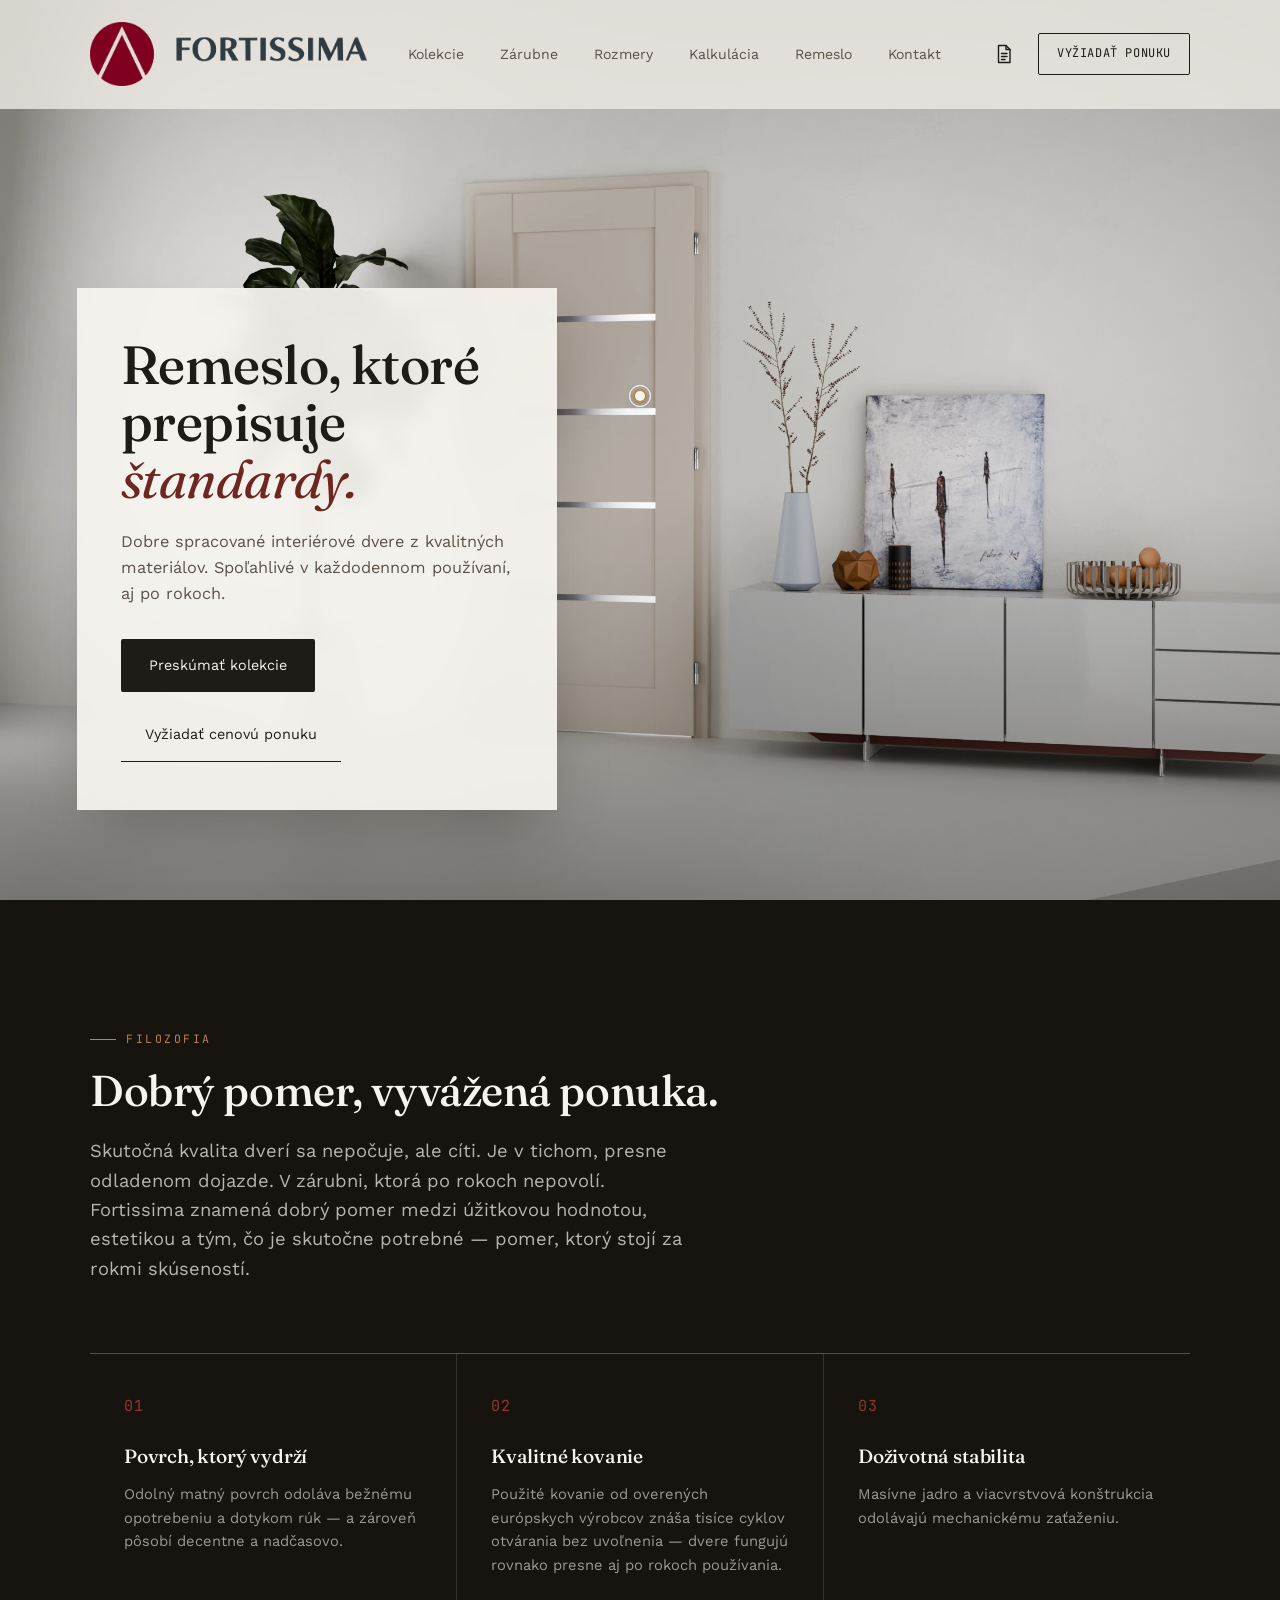
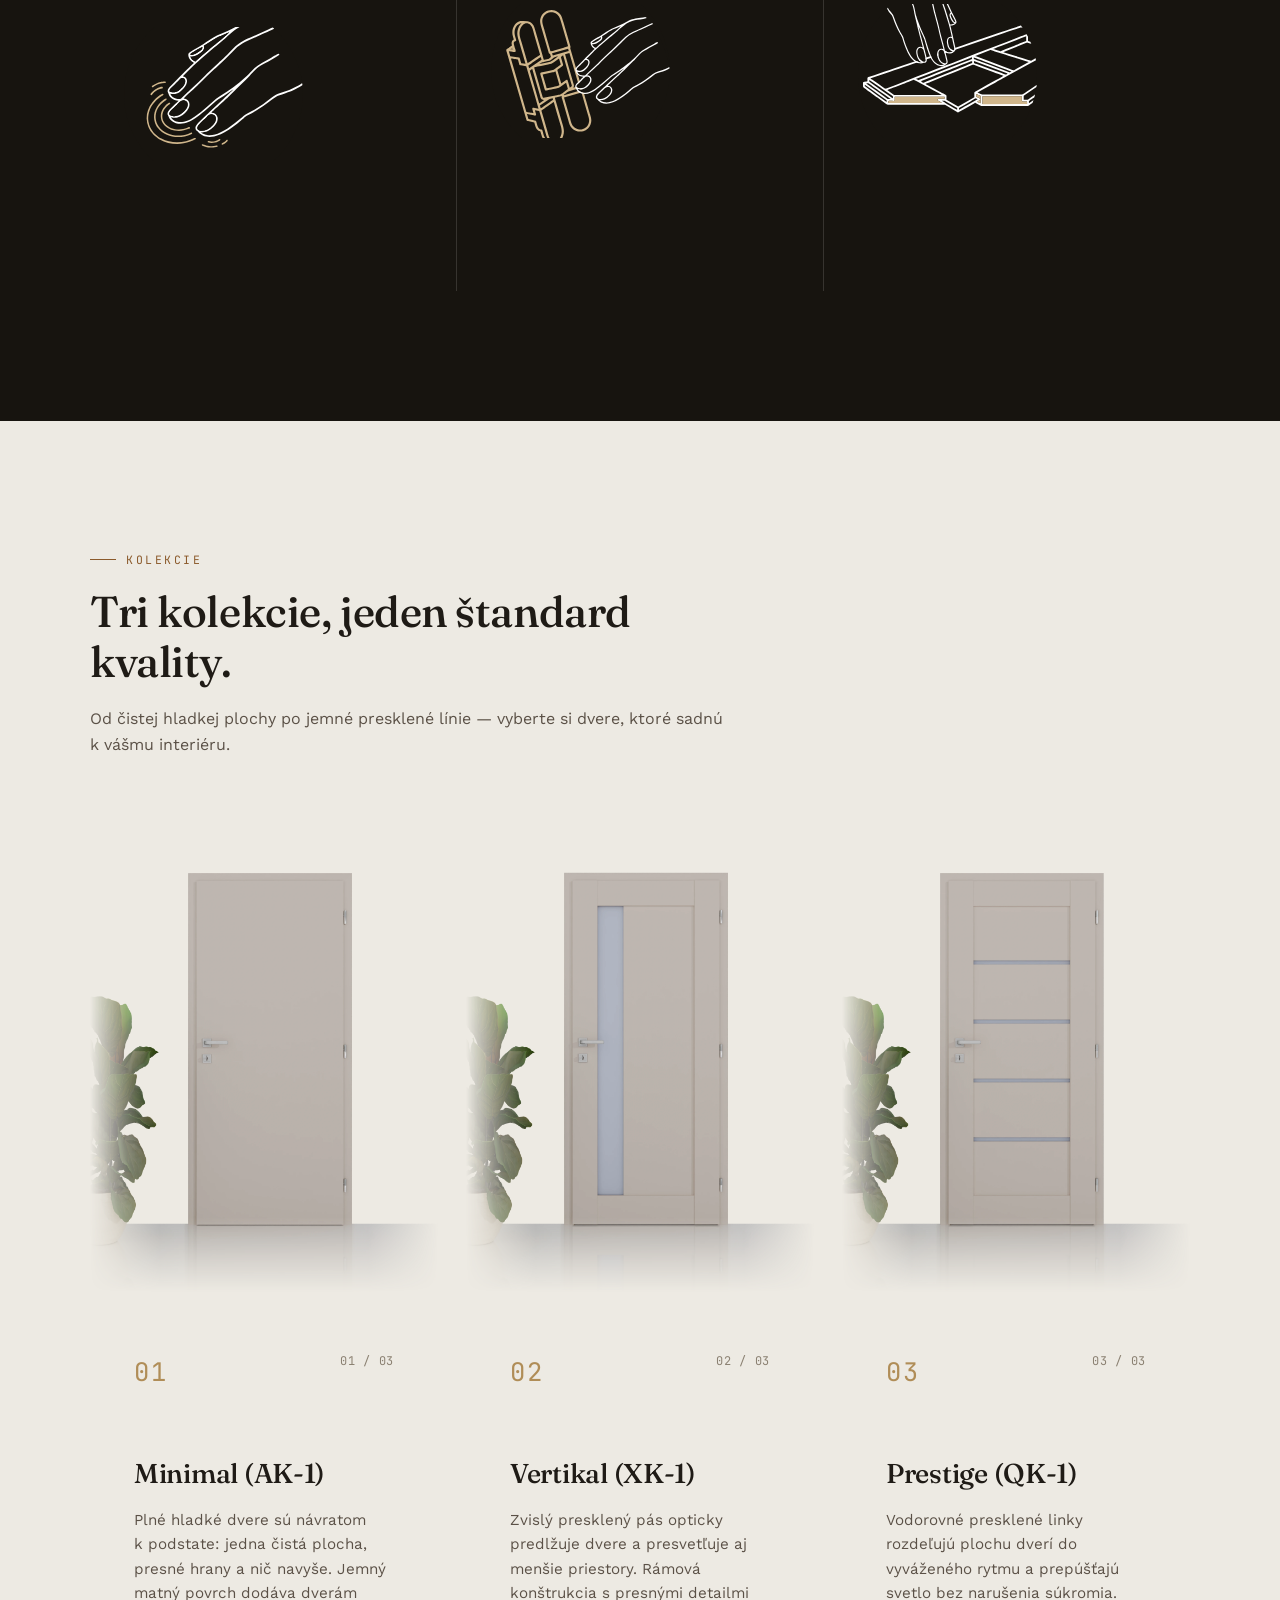
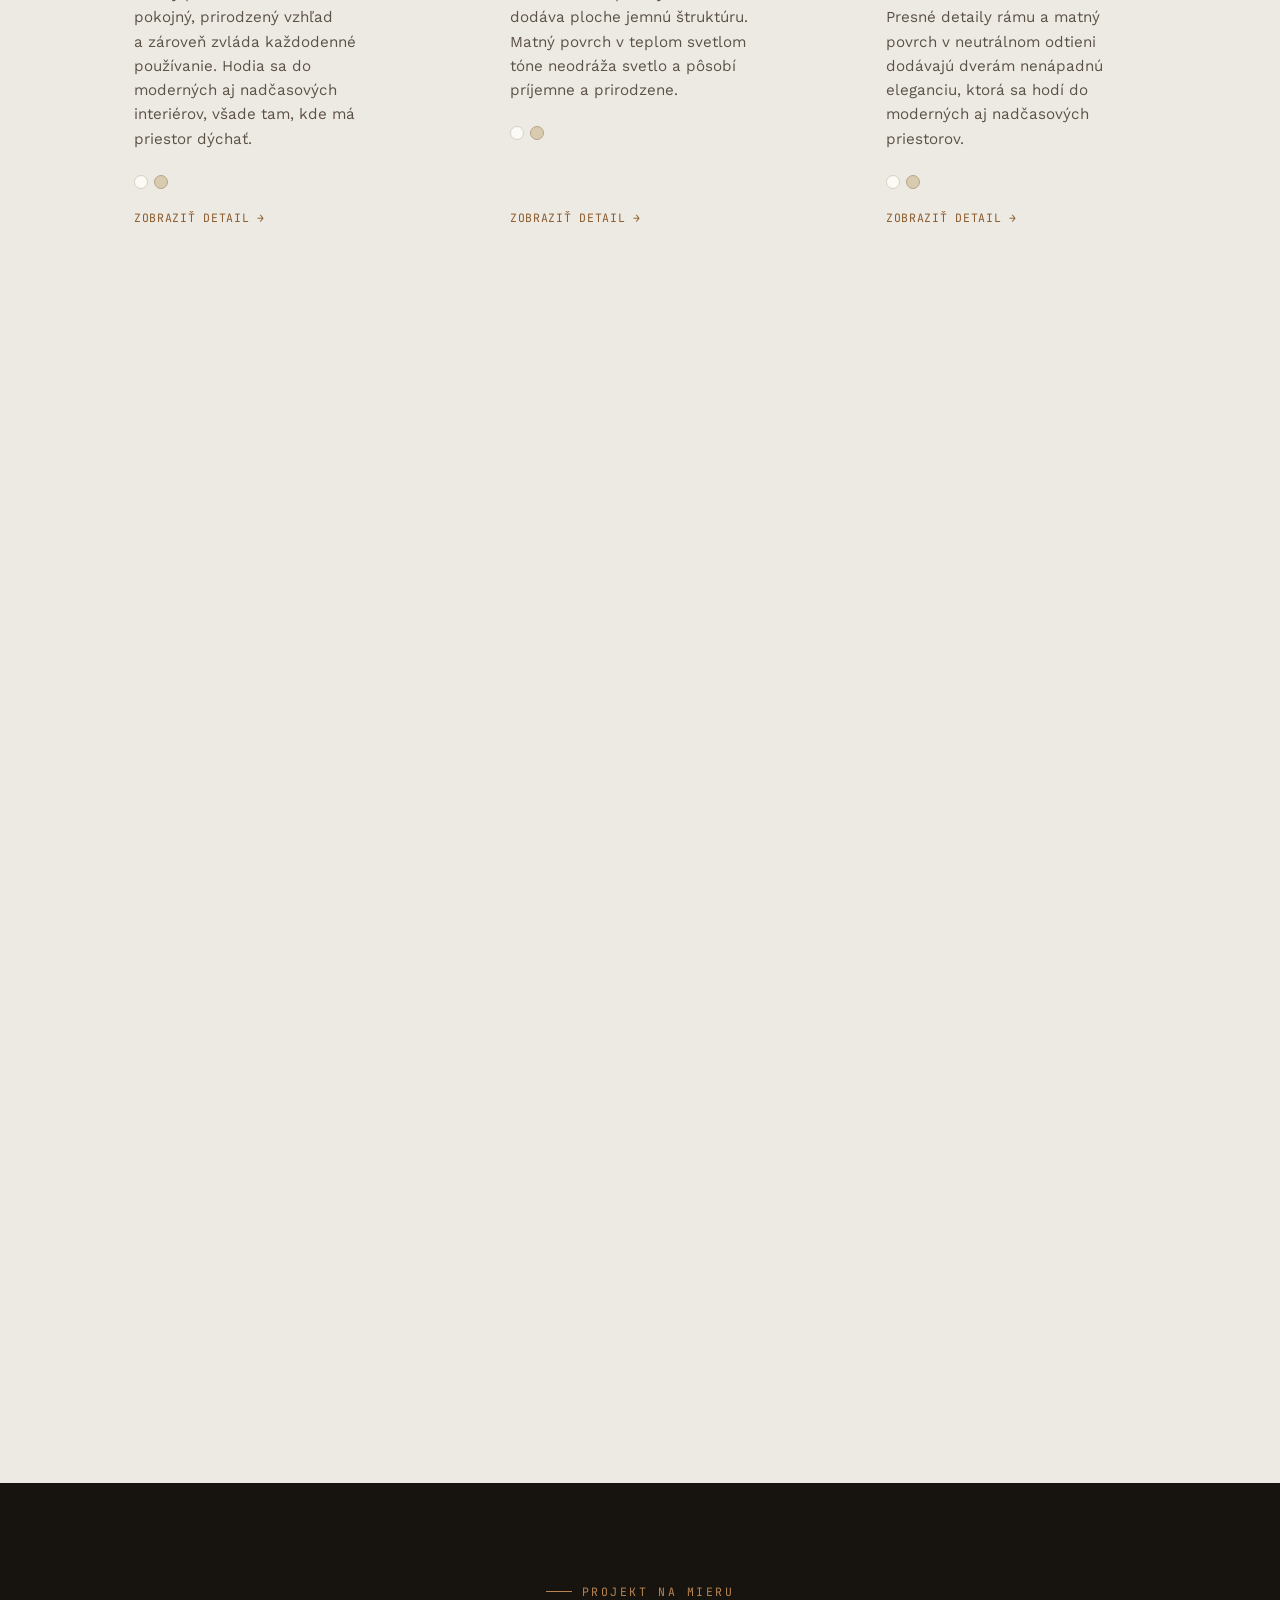
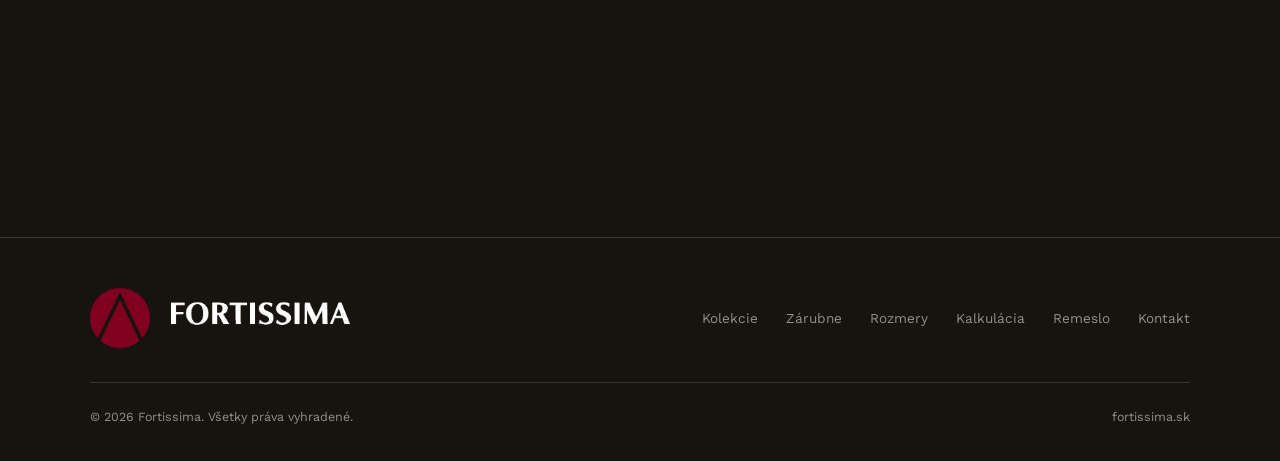
==== commit 7b13ebda: "Kalkulácia: elegantnejšie ikony smeru otvárania (tenké línie, mosadzné závesy, bordový výber) Co-Aut" ====
--- a/index.html
+++ b/index.html
@@ -7,7 +7,7 @@
 <meta name="description" content="Interiérové dvere Fortissima — precízne remeslo, kvalitné materiály a dvere na mieru pre váš interiér.">
 <link rel="preconnect" href="https://fonts.googleapis.com">
 <link href="https://fonts.googleapis.com/css2?family=Fraunces:opsz,wght,ital@9..144,300..700,0..1&amp;family=Work+Sans:wght@300;400;500;600&amp;family=JetBrains+Mono:wght@400;500&amp;display=swap" rel="stylesheet">
-<link rel="stylesheet" href="style.css?v=4605c0aa">
+<link rel="stylesheet" href="style.css?v=8e90694a">
 <link rel="icon" type="image/png" sizes="32x32" href="assets/favicon-32.png">
 <link rel="icon" type="image/png" sizes="192x192" href="assets/favicon-192.png">
 <link rel="apple-touch-icon" href="assets/favicon-192.png">
--- a/style.css
+++ b/style.css
@@ -1865,26 +1865,20 @@
 }
 
 /* ===== smer otvárania – obrázkové voľby ===== */
-.smer-picks{ display:grid; grid-template-columns:repeat(2, minmax(0, 220px)); gap:12px; }
-.smer-pick{ position:relative; display:flex; flex-direction:column; align-items:center; gap:6px; padding:12px 10px 10px; border:1px solid var(--line);
-  background:var(--paper); cursor:pointer; transition:border-color .2s, box-shadow .2s; }
+.smer-picks{ display:grid; grid-template-columns:repeat(2, minmax(0, 230px)); gap:14px; }
+.smer-pick{ position:relative; display:flex; flex-direction:column; align-items:center; gap:10px; padding:16px 12px 14px;
+  border:1px solid var(--line); background:transparent; cursor:pointer; transition:border-color .25s, background .25s; }
 .smer-pick input{ position:absolute; opacity:0; pointer-events:none; }
+.smer-pick::after{ content:''; position:absolute; top:10px; right:10px; width:10px; height:10px; border-radius:50%;
+  border:1px solid var(--ink-faint); transition:all .25s; }
 .smer-pick:hover{ border-color:var(--ink-faint); }
-.smer-pick:has(input:checked){ border-color:var(--ink); box-shadow:inset 0 0 0 1px var(--ink); }
+.smer-pick:has(input:checked){ border-color:var(--oxblood); background:var(--paper); }
+.smer-pick:has(input:checked)::after{ border-color:var(--oxblood); background:var(--oxblood); box-shadow:inset 0 0 0 2px var(--paper); }
 .smer-pick:has(input:focus-visible){ outline:2px solid var(--brass); outline-offset:2px; }
-.smer-ico{ width:100%; max-width:170px; height:auto; display:block; }
-.smer-t{ display:flex; flex-direction:column; align-items:center; line-height:1.2; }
-.smer-t b{ font-family:'JetBrains Mono', monospace; font-size:.82rem; font-weight:500; }
-.smer-t small{ font-size:.74rem; color:var(--ink-faint); }
-.smer-hint{ font-size:.78rem; color:var(--ink-faint); margin:8px 0 4px; }
-.si-f{ fill:#E6E1D8; stroke:#B7AEA2; stroke-width:1.5; }
-.si-d{ fill:#F7F5F0; stroke:#B7AEA2; stroke-width:1.2; }
-.si-h{ fill:var(--oxblood); }
-.si-k{ fill:#55504A; }
-.si-w{ fill:var(--ink); }
-.si-l{ stroke:var(--ink); stroke-width:3; stroke-linecap:round; }
-.si-a{ fill:none; stroke:var(--ink-faint); stroke-width:1.2; stroke-dasharray:3 3; }
-.si-hp{ fill:var(--oxblood); }
-.si-e{ fill:none; stroke:var(--ink-soft); stroke-width:1.3; }
-.si-ed{ fill:var(--ink-soft); }
-.smer-pick:has(input:checked) .si-d{ fill:#fff; }
+.smer-ico{ width:100%; max-width:200px; height:auto; display:block; opacity:.55; transition:opacity .25s; }
+.smer-pick:hover .smer-ico, .smer-pick:has(input:checked) .smer-ico{ opacity:1; }
+.smer-t{ display:flex; flex-direction:column; align-items:center; gap:3px; line-height:1.1; }
+.smer-t b{ font-family:'Fraunces', serif; font-weight:400; font-size:1.15rem; }
+.smer-pick:has(input:checked) .smer-t b{ font-style:italic; color:var(--oxblood); }
+.smer-t small{ font-family:'JetBrains Mono', monospace; font-size:.6rem; letter-spacing:.14em; text-transform:uppercase; color:var(--ink-faint); }
+.smer-hint{ font-size:.78rem; color:var(--ink-faint); margin:10px 0 4px; }
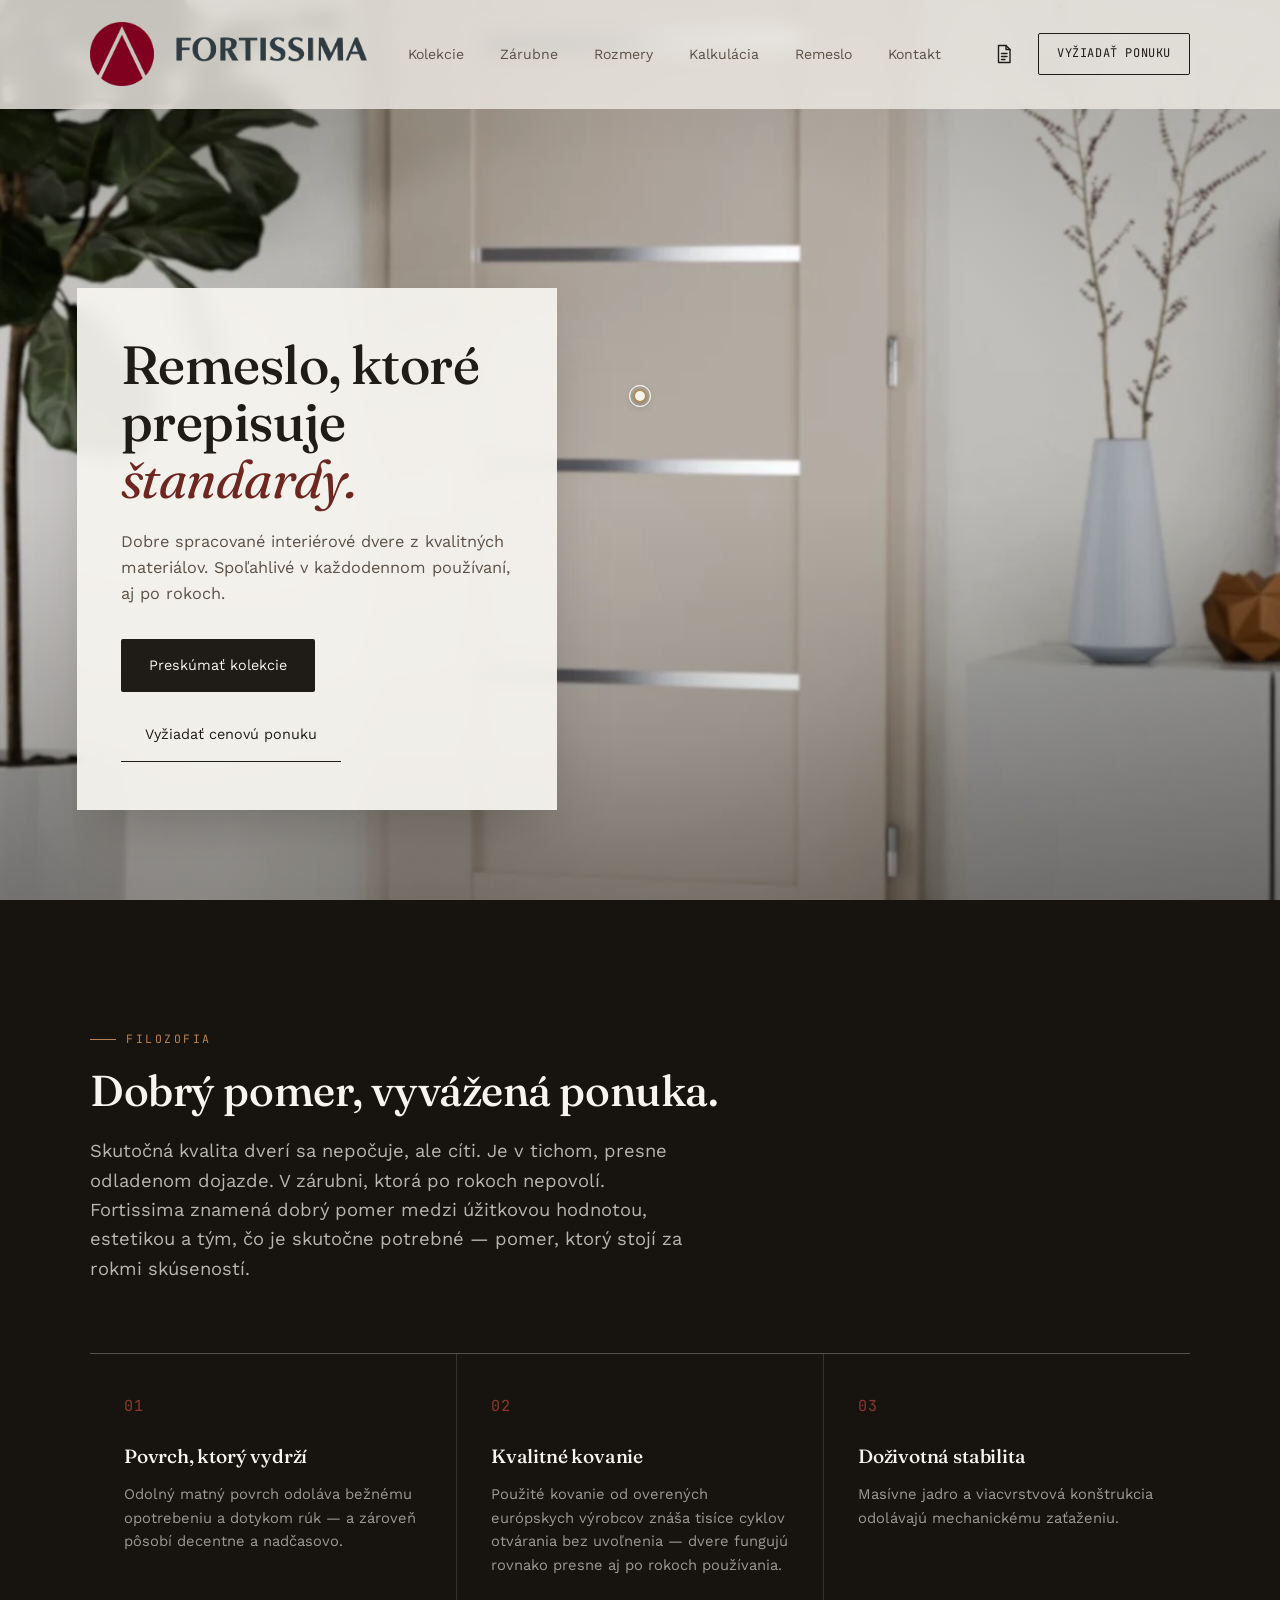
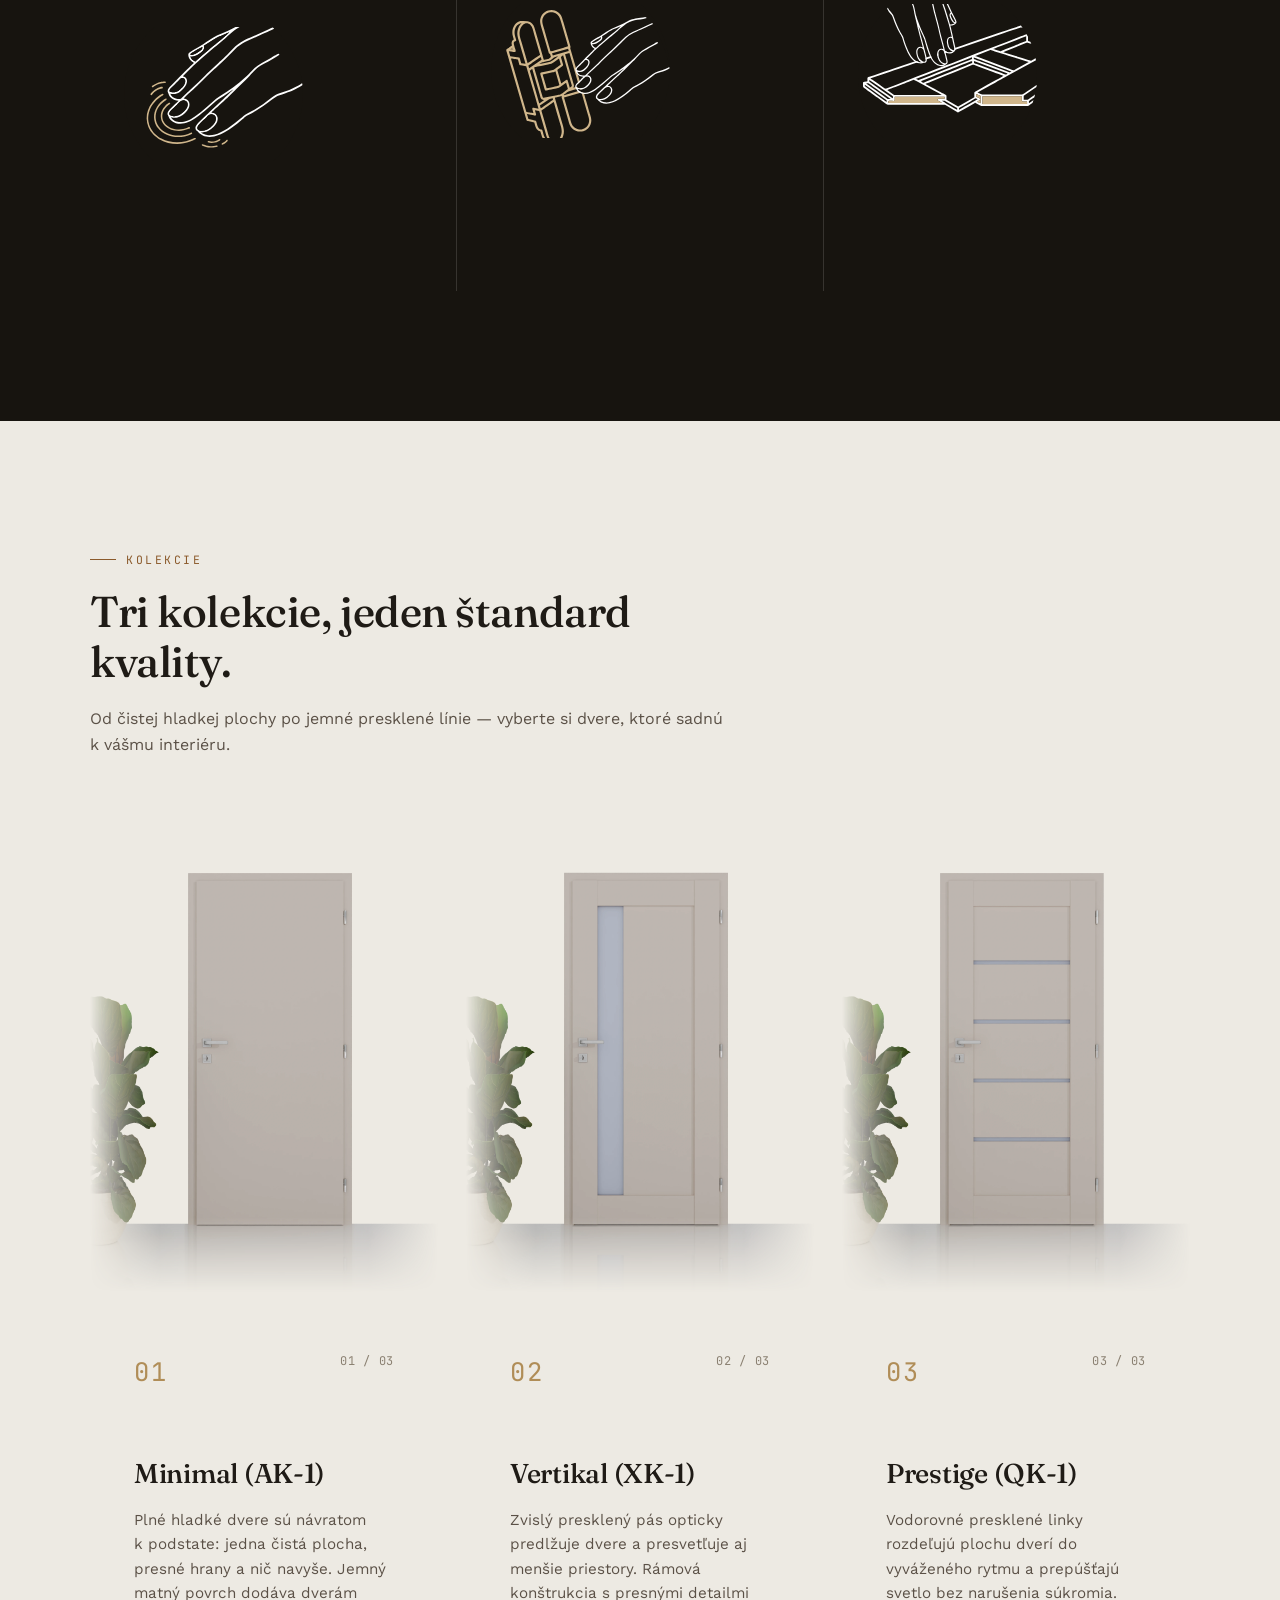
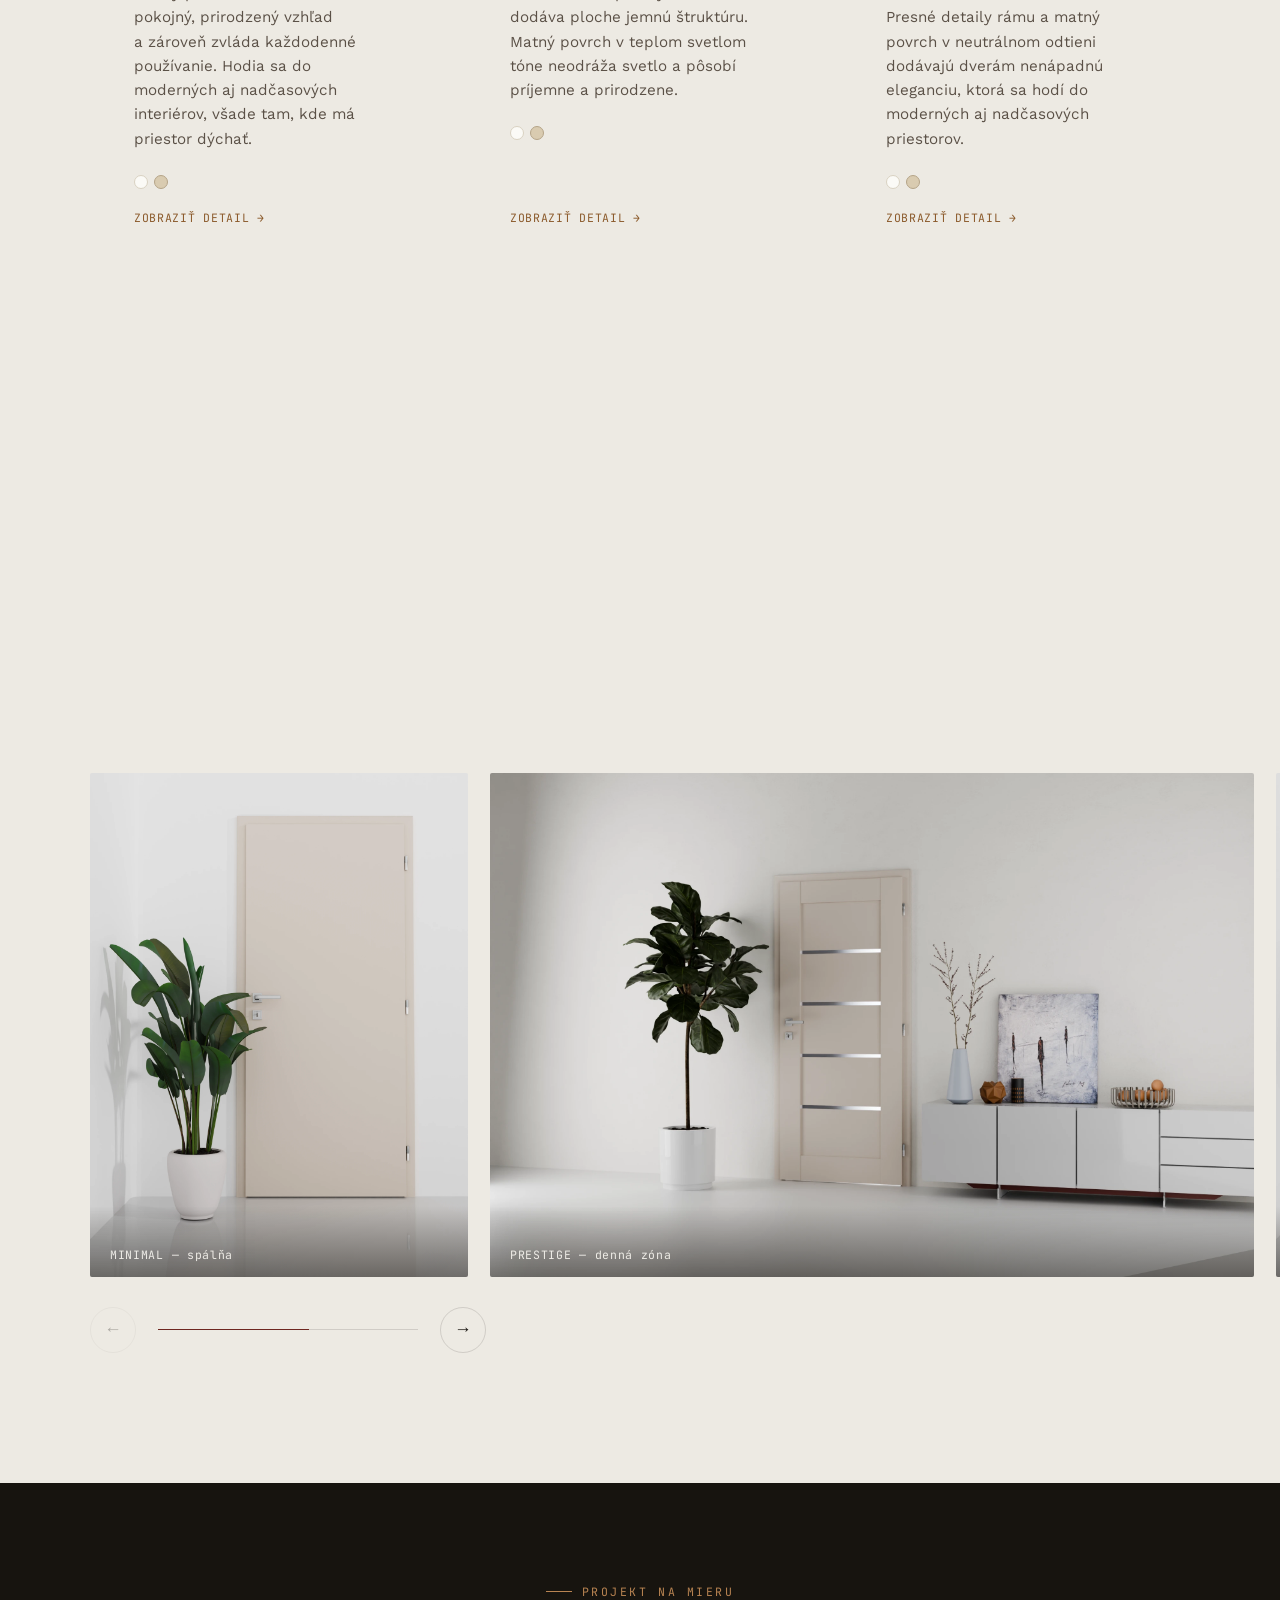
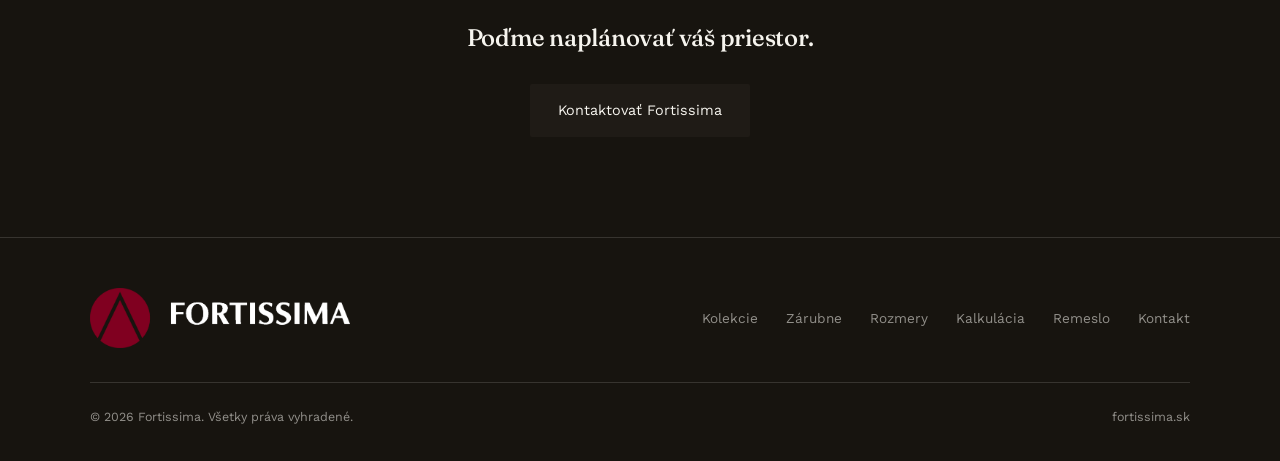
==== commit a5187bb0: "Kalkulácia: skrátenie dverí a zárubne na mieru (prirezanie vo výrobe) - limity v _cennik/skratenie.c" ====
--- a/index.html
+++ b/index.html
@@ -7,7 +7,7 @@
 <meta name="description" content="Interiérové dvere Fortissima — precízne remeslo, kvalitné materiály a dvere na mieru pre váš interiér.">
 <link rel="preconnect" href="https://fonts.googleapis.com">
 <link href="https://fonts.googleapis.com/css2?family=Fraunces:opsz,wght,ital@9..144,300..700,0..1&amp;family=Work+Sans:wght@300;400;500;600&amp;family=JetBrains+Mono:wght@400;500&amp;display=swap" rel="stylesheet">
-<link rel="stylesheet" href="style.css?v=8e90694a">
+<link rel="stylesheet" href="style.css?v=97db1ccf">
 <link rel="icon" type="image/png" sizes="32x32" href="assets/favicon-32.png">
 <link rel="icon" type="image/png" sizes="192x192" href="assets/favicon-192.png">
 <link rel="apple-touch-icon" href="assets/favicon-192.png">
@@ -219,7 +219,7 @@
   <button type="button" class="lb-arrow lb-next" aria-label="Ďalší">→</button>
   <div class="lb-count mono"></div>
 </div>
-<script src="script.js?v=e5fed63c"></script>
+<script src="script.js?v=ed0ada69"></script>
 
 
 </body></html>
--- a/style.css
+++ b/style.css
@@ -1882,3 +1882,21 @@
 .smer-pick:has(input:checked) .smer-t b{ font-style:italic; color:var(--oxblood); }
 .smer-t small{ font-family:'JetBrains Mono', monospace; font-size:.6rem; letter-spacing:.14em; text-transform:uppercase; color:var(--ink-faint); }
 .smer-hint{ font-size:.78rem; color:var(--ink-faint); margin:10px 0 4px; }
+
+/* rozpis položky (počítač): oddelenie stĺpcov Ks / Cena/ks / Spolu */
+.qi-lines th.n, .qi-lines td.n{ padding-left:22px; }
+.qi-lines td.q-ks, .qi-lines th.q-ks{ text-align:center; padding-left:18px; padding-right:4px; color:var(--ink-soft); }
+.qi-lines td.q-ks::after{ content:' ks'; font-size:.72rem; color:var(--ink-faint); }
+.qi-lines td.q-c{ color:var(--ink-soft); }
+.qi-lines td.q-s{ font-weight:600; padding-right:0; }
+@media (max-width: 760px){ .qi-lines td.n{ padding:0; } }
+
+/* ===== skrátenie na mieru ===== */
+.skr{ margin-top:18px; padding:14px 16px; border:1px dashed var(--line); }
+.skr .chk{ font-size:.95rem; }
+.skr-in{ margin-top:10px; max-width:220px; align-items:baseline; }
+.skr-in input{ font-size:1.6rem !important; }
+.skr-pre{ font-family:'Fraunces', serif; font-style:italic; color:var(--ink-faint); margin-right:8px; }
+.skr .calc-dims{ margin-top:8px; margin-bottom:0; }
+#skrIn[hidden]{ display:none !important; }
+.skr .chk{ margin-top:0; }
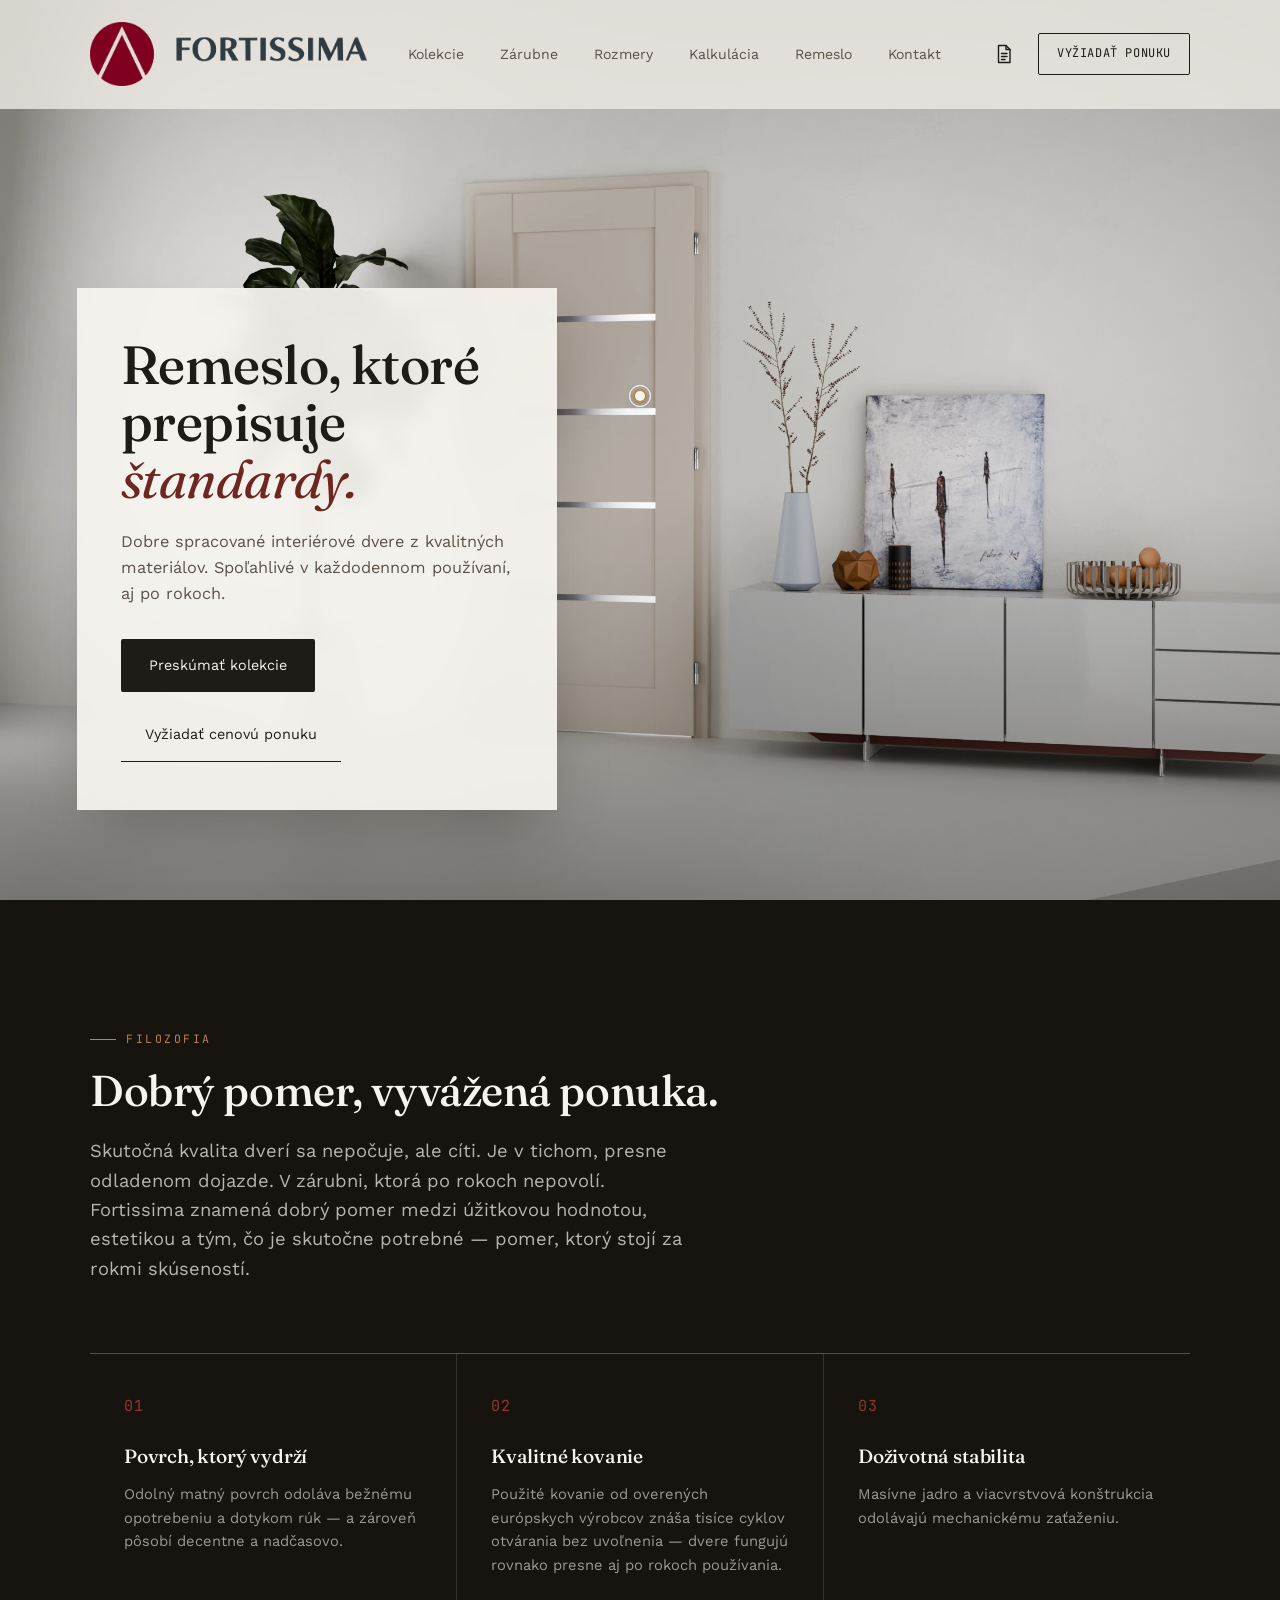
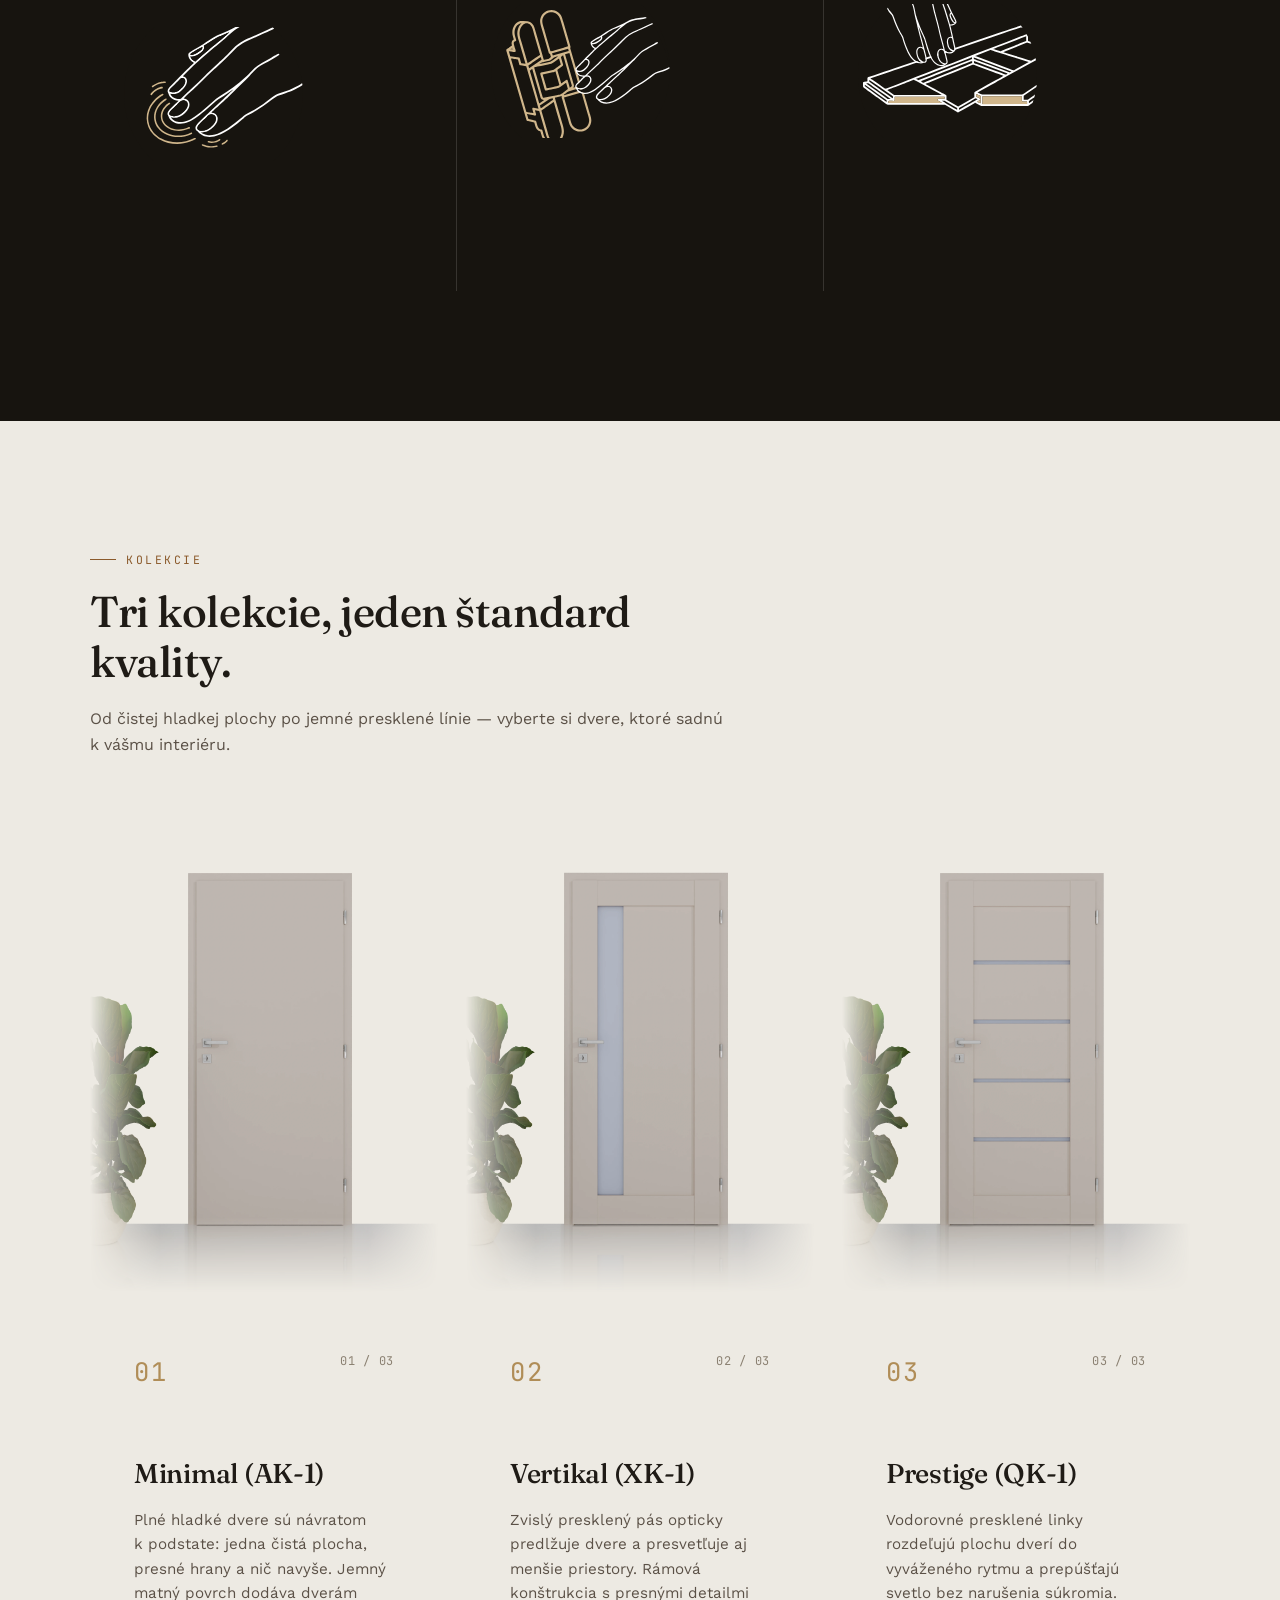
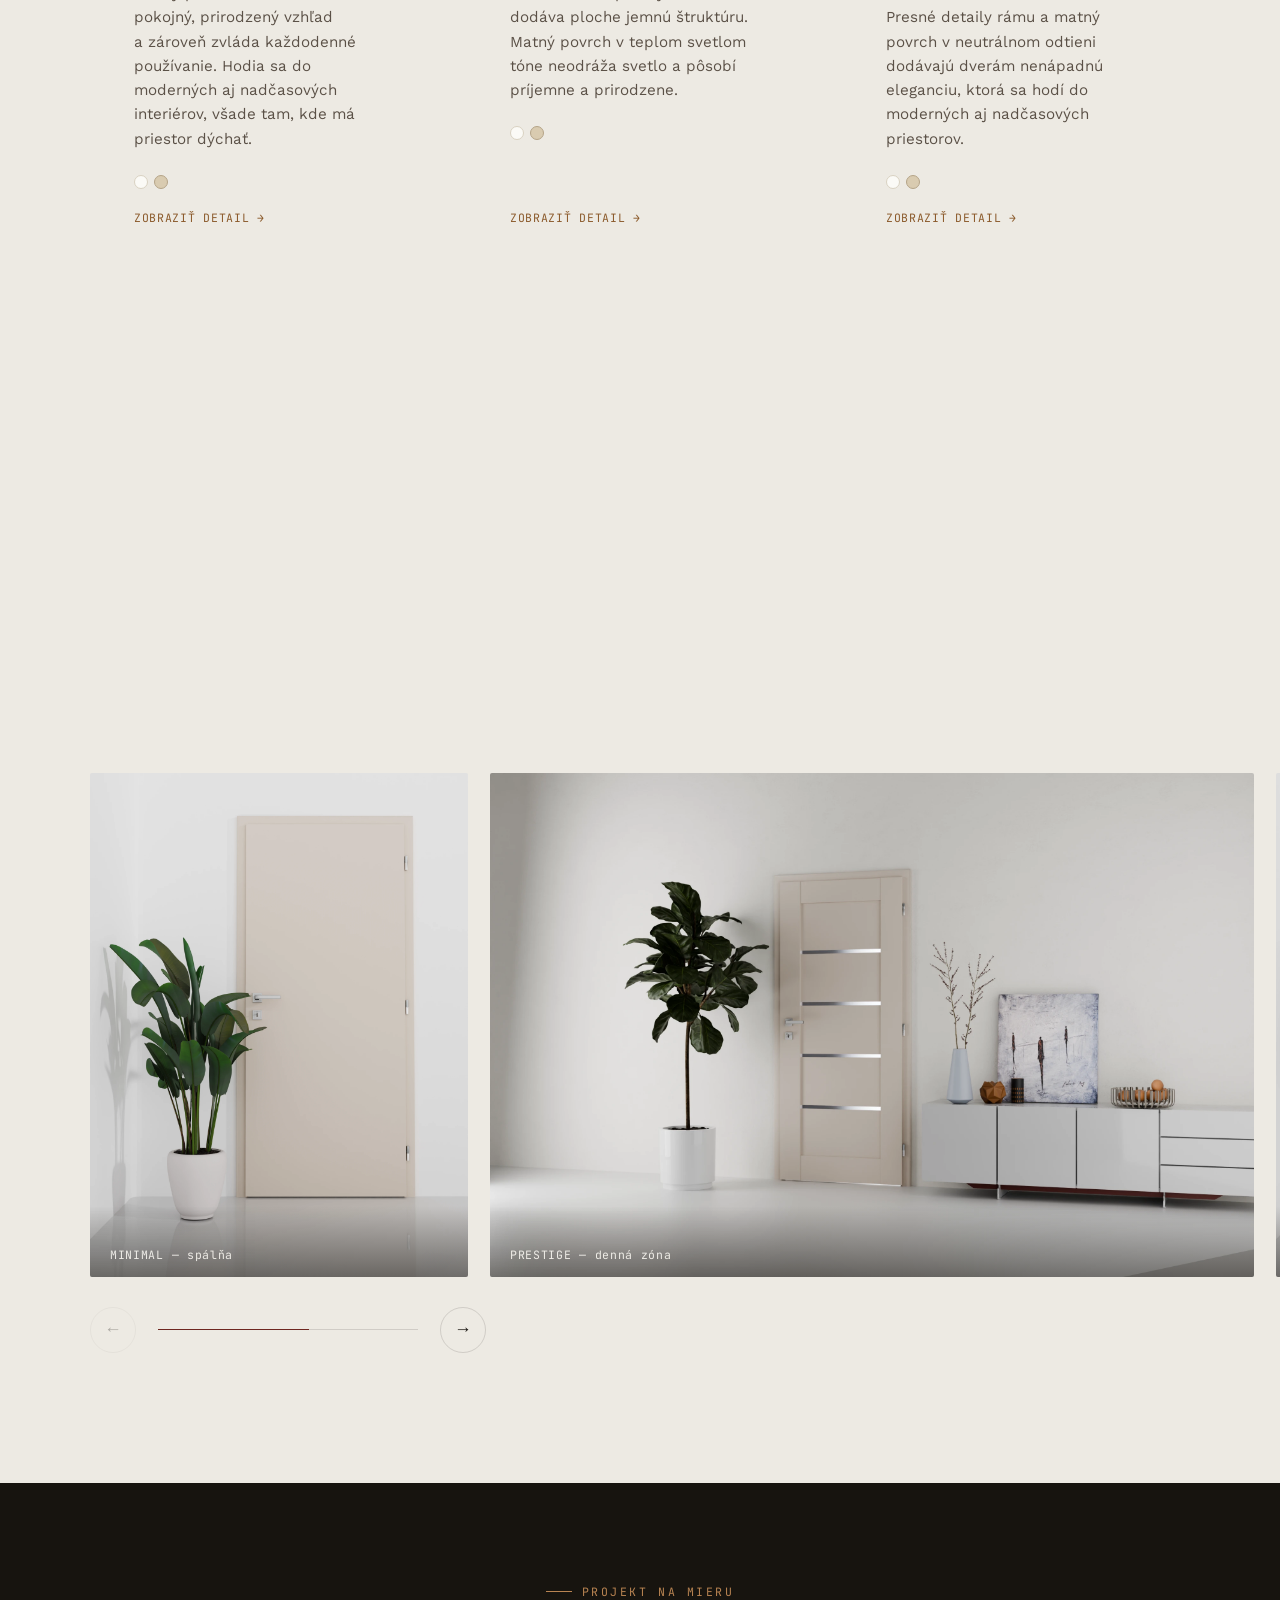
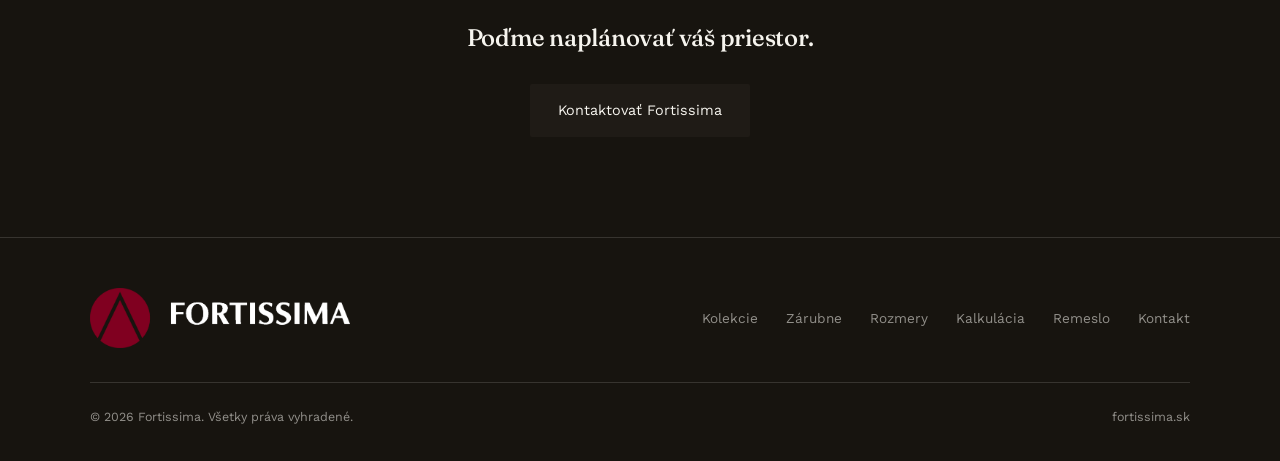
==== commit efedd207: "Kalkulácia: skrátenie krídla a zárubne nezávisle - krídlo a zárubňa majú vlastné skrátenie (zárubňa " ====
--- a/index.html
+++ b/index.html
@@ -7,7 +7,7 @@
 <meta name="description" content="Interiérové dvere Fortissima — precízne remeslo, kvalitné materiály a dvere na mieru pre váš interiér.">
 <link rel="preconnect" href="https://fonts.googleapis.com">
 <link href="https://fonts.googleapis.com/css2?family=Fraunces:opsz,wght,ital@9..144,300..700,0..1&amp;family=Work+Sans:wght@300;400;500;600&amp;family=JetBrains+Mono:wght@400;500&amp;display=swap" rel="stylesheet">
-<link rel="stylesheet" href="style.css?v=97db1ccf">
+<link rel="stylesheet" href="style.css?v=0f52d284">
 <link rel="icon" type="image/png" sizes="32x32" href="assets/favicon-32.png">
 <link rel="icon" type="image/png" sizes="192x192" href="assets/favicon-192.png">
 <link rel="apple-touch-icon" href="assets/favicon-192.png">
@@ -219,7 +219,7 @@
   <button type="button" class="lb-arrow lb-next" aria-label="Ďalší">→</button>
   <div class="lb-count mono"></div>
 </div>
-<script src="script.js?v=ed0ada69"></script>
+<script src="script.js?v=7e30746e"></script>
 
 
 </body></html>
--- a/style.css
+++ b/style.css
@@ -1900,3 +1900,12 @@
 .skr .calc-dims{ margin-top:8px; margin-bottom:0; }
 #skrIn[hidden]{ display:none !important; }
 .skr .chk{ margin-top:0; }
+.skr .k{ margin-top:0 !important; }
+.k-note{ text-transform:none; letter-spacing:0; font-family:'Work Sans', sans-serif; font-size:.74rem; color:var(--ink-faint); margin-left:6px; }
+.skr-row + .skr-row{ margin-top:14px; padding-top:14px; border-top:1px dashed var(--line); }
+.skr-zline{ display:flex; align-items:flex-end; gap:16px; flex-wrap:wrap; }
+.skr-zline[hidden]{ display:none !important; }
+.skr-same{ background:none; border:1px solid var(--line); padding:6px 12px; font-family:'JetBrains Mono', monospace; font-size:.72rem; color:var(--wood); cursor:pointer; }
+.skr-same:hover{ border-color:var(--wood); }
+.skr-note{ color:var(--wood) !important; margin-top:12px !important; }
+.skr-note[hidden]{ display:none; }
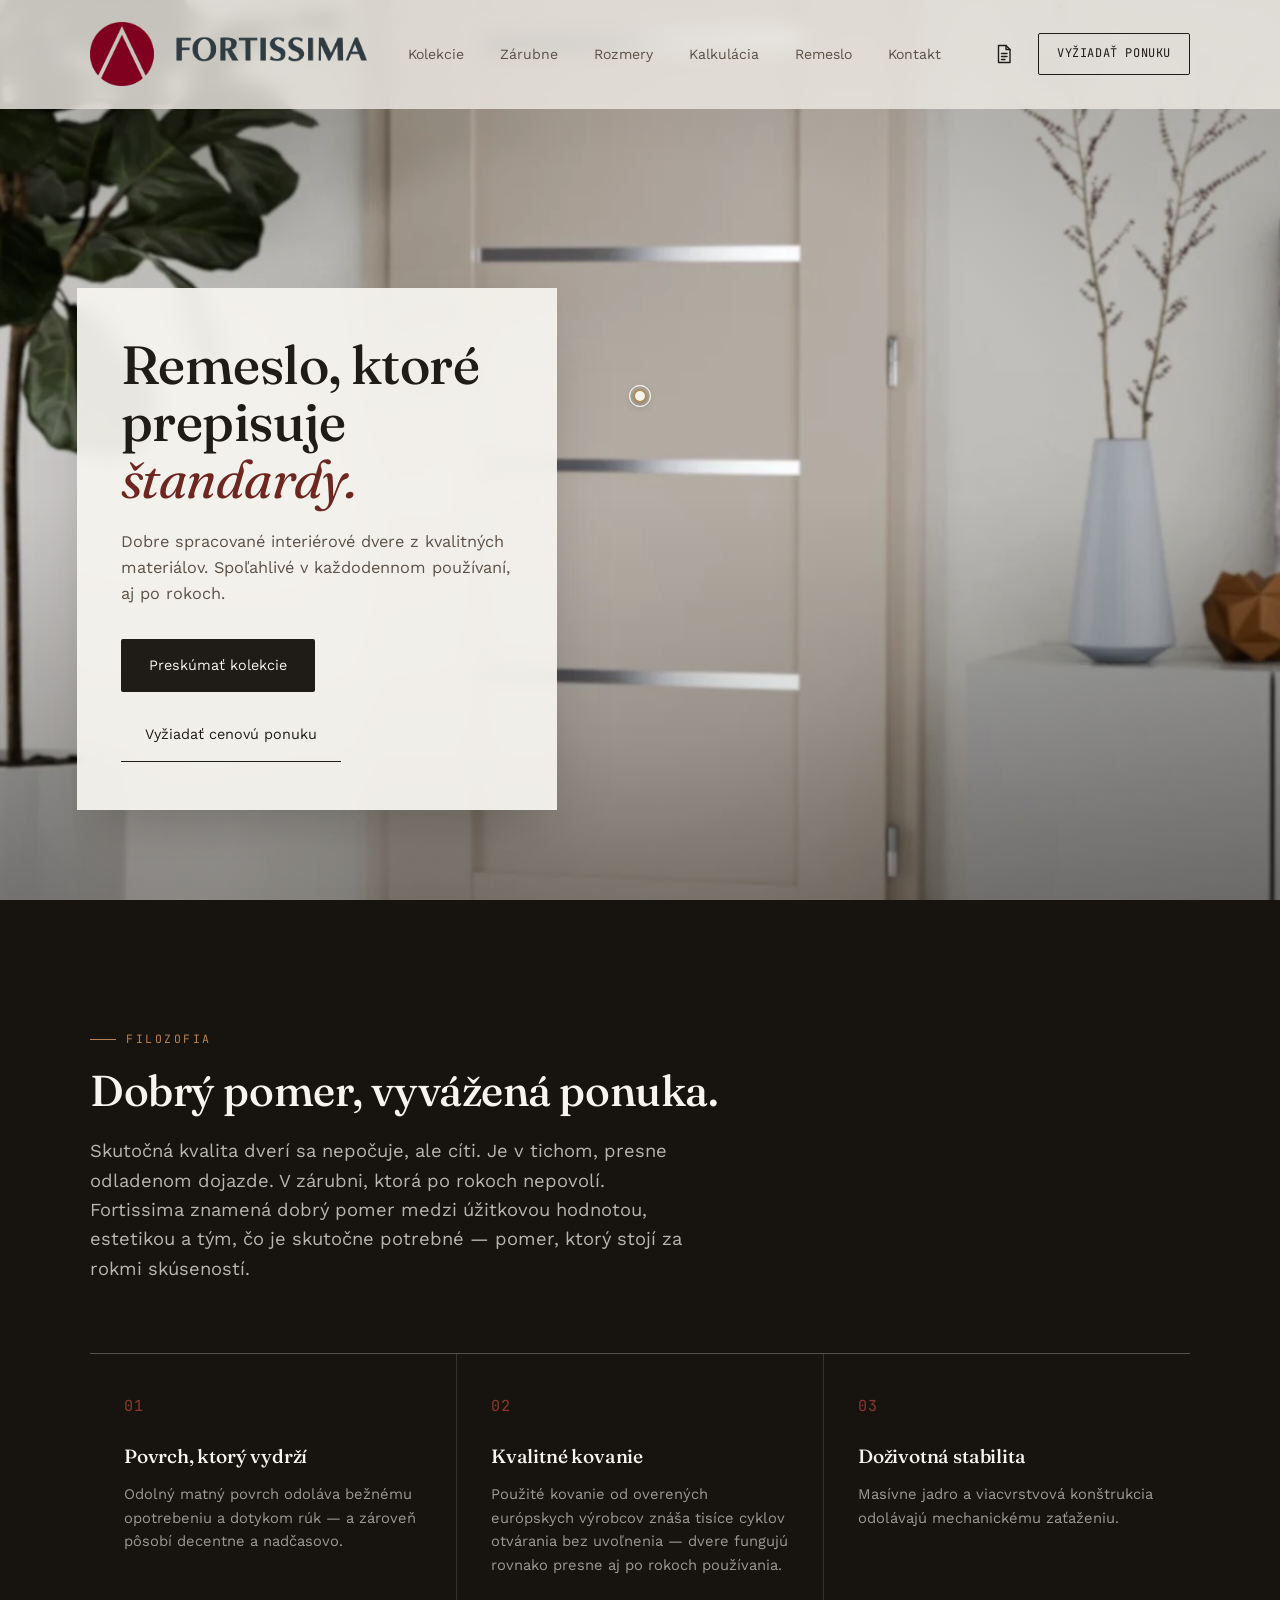
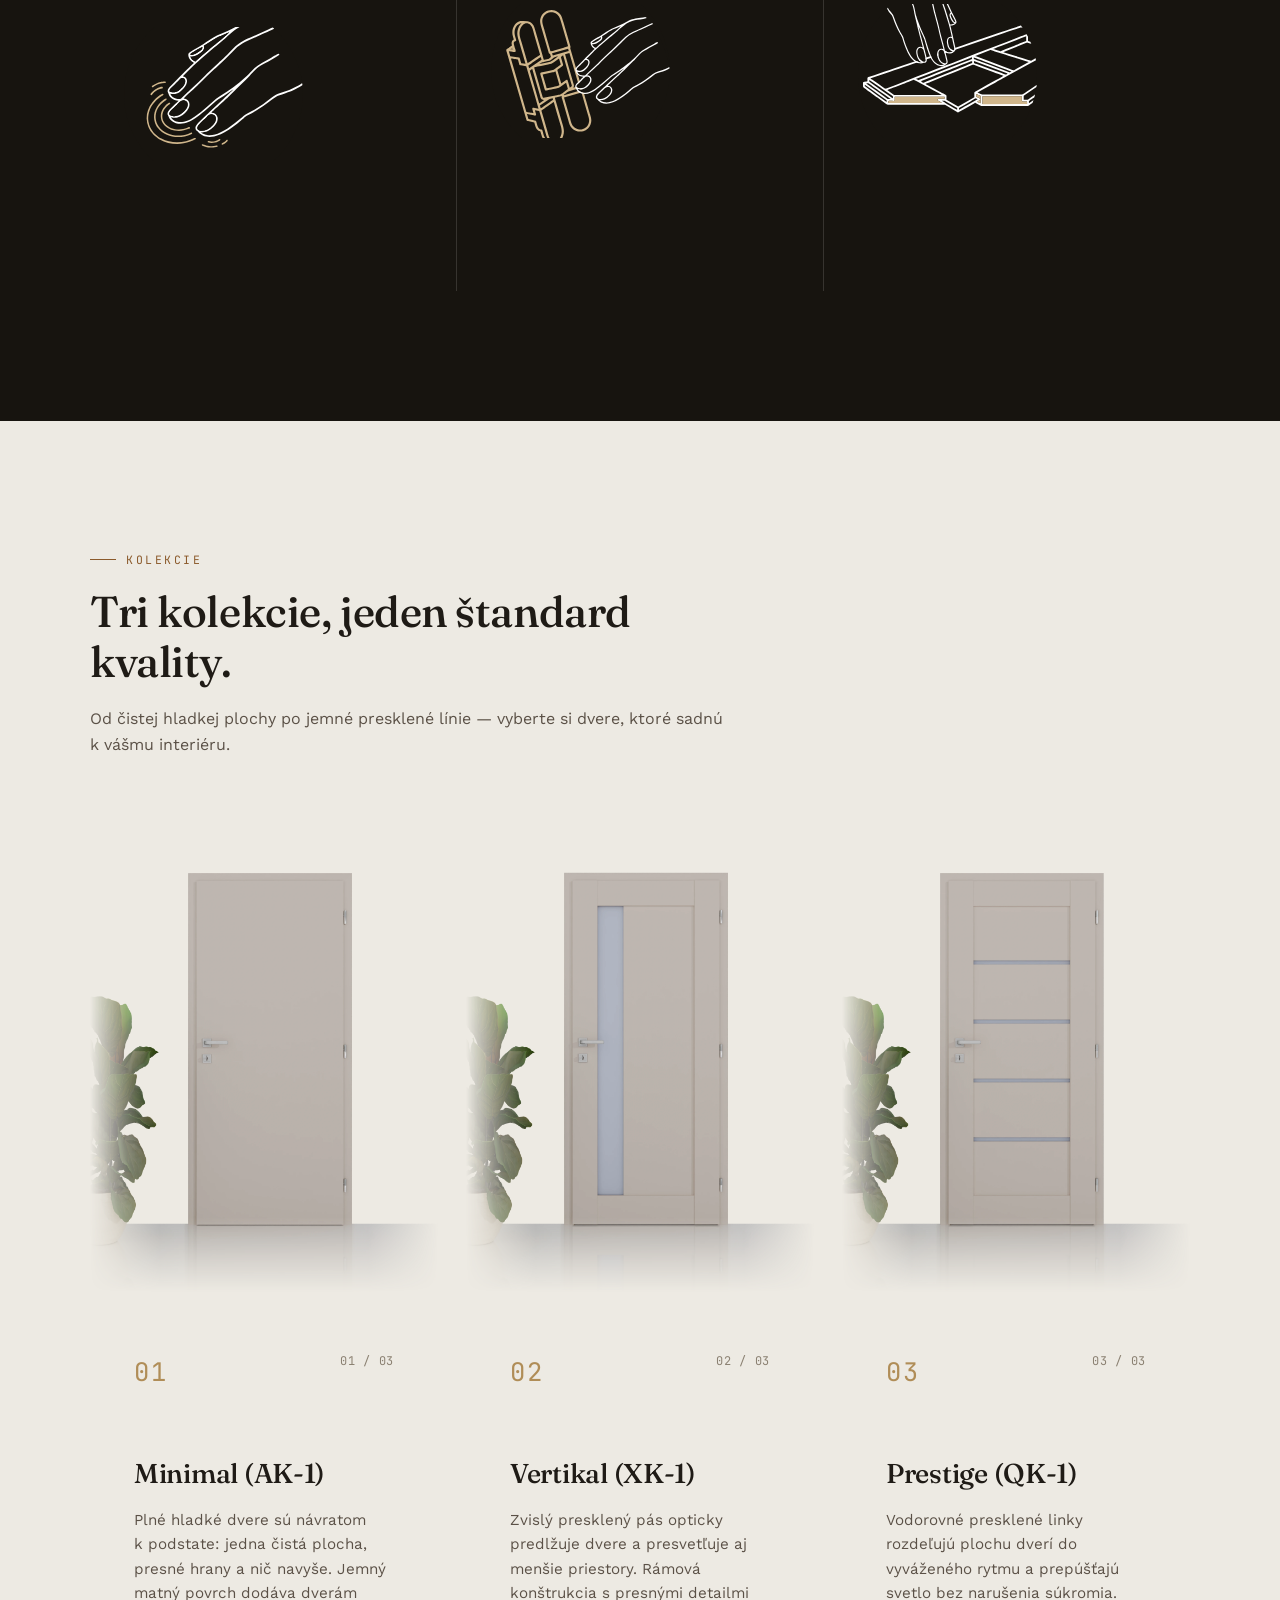
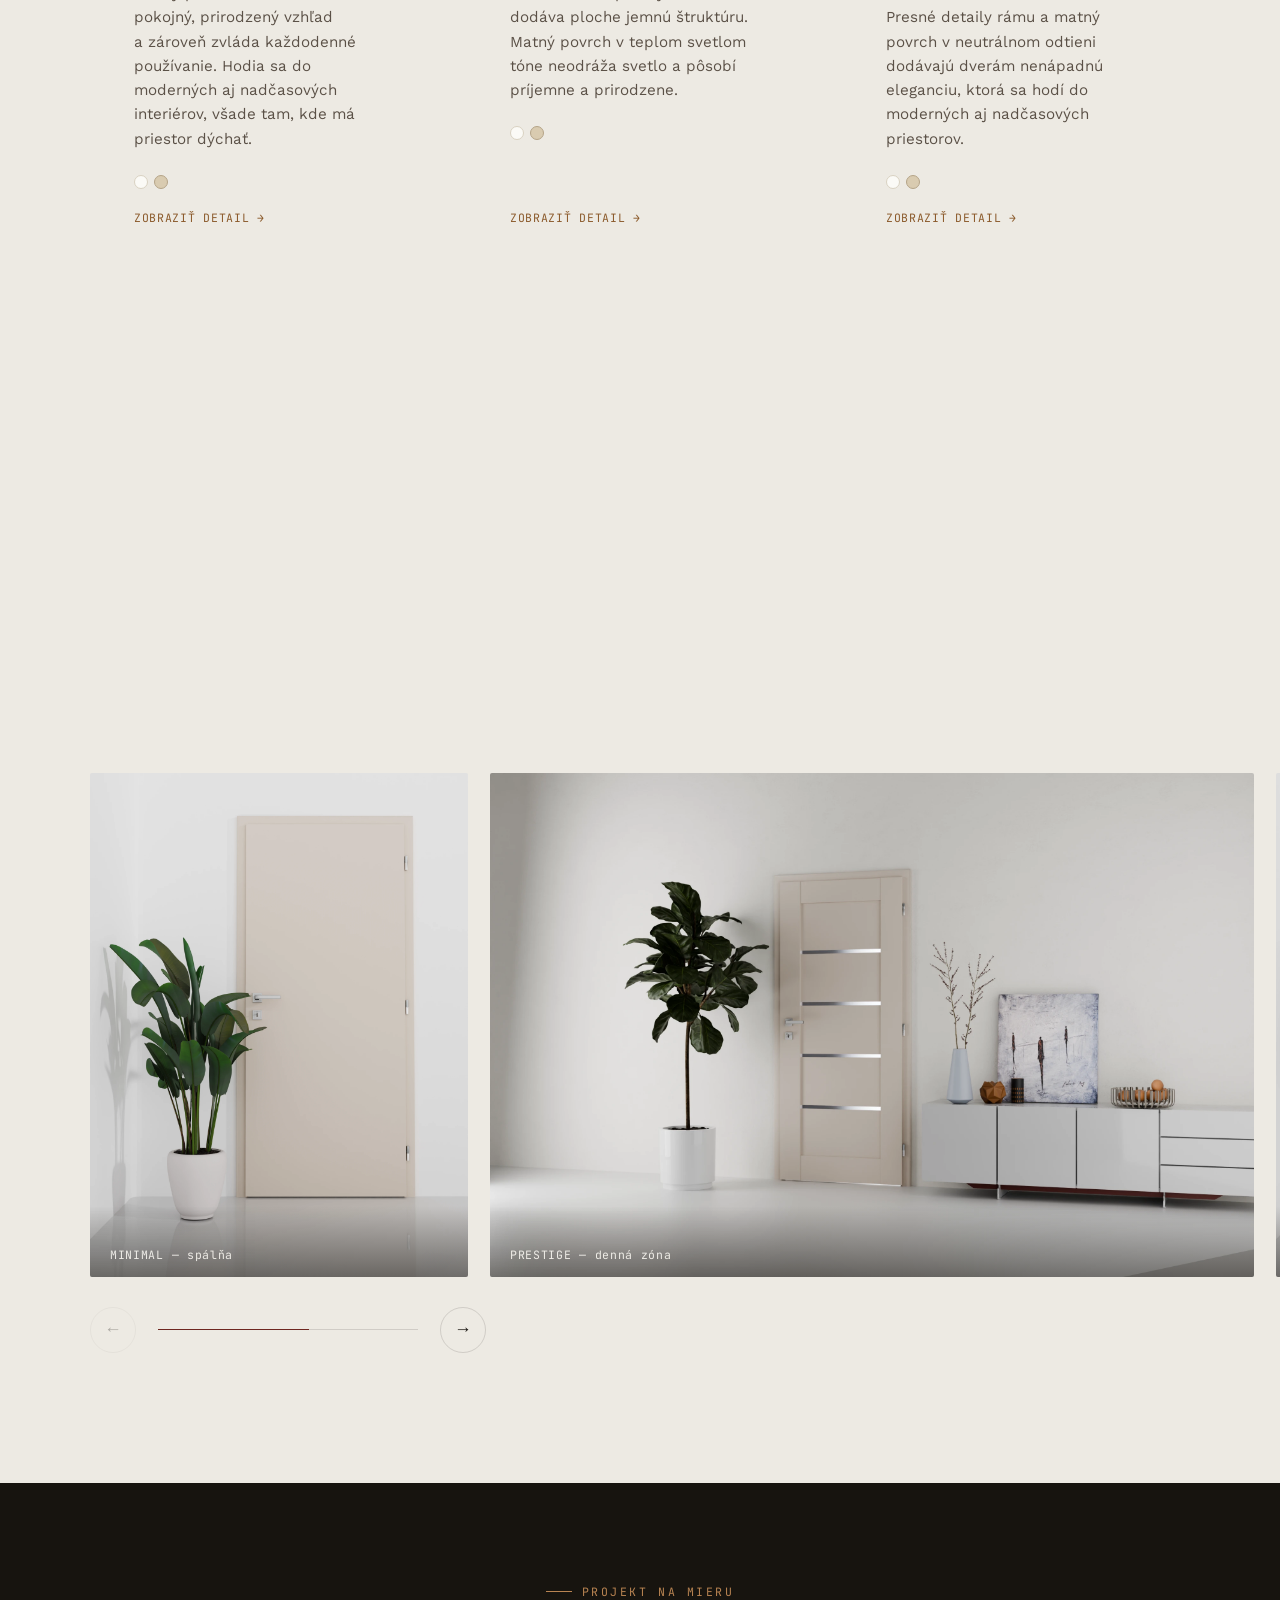
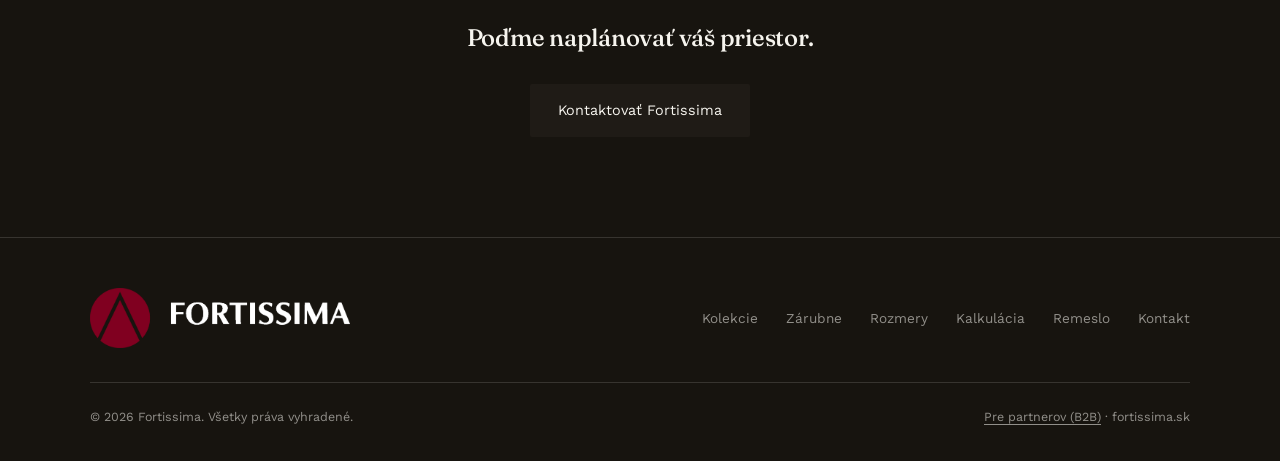
==== commit 881679f1: "Cenové hladiny a B2B partneri - cenník v VOC bez DPH; hladiny.csv: MOC = VOC × 1,25 + DPH (verejný w" ====
--- a/index.html
+++ b/index.html
@@ -7,7 +7,7 @@
 <meta name="description" content="Interiérové dvere Fortissima — precízne remeslo, kvalitné materiály a dvere na mieru pre váš interiér.">
 <link rel="preconnect" href="https://fonts.googleapis.com">
 <link href="https://fonts.googleapis.com/css2?family=Fraunces:opsz,wght,ital@9..144,300..700,0..1&amp;family=Work+Sans:wght@300;400;500;600&amp;family=JetBrains+Mono:wght@400;500&amp;display=swap" rel="stylesheet">
-<link rel="stylesheet" href="style.css?v=0f52d284">
+<link rel="stylesheet" href="style.css?v=089c8f31">
 <link rel="icon" type="image/png" sizes="32x32" href="assets/favicon-32.png">
 <link rel="icon" type="image/png" sizes="192x192" href="assets/favicon-192.png">
 <link rel="apple-touch-icon" href="assets/favicon-192.png">
@@ -208,7 +208,7 @@
     </div>
     <div class="footer-bottom">
       <span>© 2026 Fortissima. Všetky práva vyhradené.</span>
-      <span>fortissima.sk</span>
+      <span><a href="partner.html" class="footer-b2b">Pre partnerov (B2B)</a> · fortissima.sk</span>
     </div>
   </div>
 </footer>
@@ -219,7 +219,7 @@
   <button type="button" class="lb-arrow lb-next" aria-label="Ďalší">→</button>
   <div class="lb-count mono"></div>
 </div>
-<script src="script.js?v=7e30746e"></script>
+<script src="script.js?v=a12406b6"></script>
 
 
 </body></html>
--- a/style.css
+++ b/style.css
@@ -1909,3 +1909,39 @@
 .skr-same:hover{ border-color:var(--wood); }
 .skr-note{ color:var(--wood) !important; margin-top:12px !important; }
 .skr-note[hidden]{ display:none; }
+
+/* ===== B2B partneri ===== */
+.b2b-bar{ background:var(--oxblood); color:var(--paper); font-size:.82rem; position:relative; z-index:60; }
+.b2b-bar .wrap{ display:flex; align-items:center; gap:16px; padding-top:7px; padding-bottom:7px; flex-wrap:wrap; }
+.b2b-bar-t{ flex:1; min-width:200px; }
+.b2b-bar-t b{ font-family:'JetBrains Mono', monospace; letter-spacing:.12em; margin-right:6px; font-weight:500; }
+.b2b-bar a, .b2b-bar button{ color:var(--paper); background:none; border:none; font:inherit; cursor:pointer; text-decoration:underline; text-underline-offset:3px; padding:0; }
+.sum-b2b{ font-size:.8rem; color:var(--brass); margin:0 0 12px; line-height:1.4; }
+.q-dph{ border-top:1px solid var(--line-dark); padding-top:6px; }
+.footer-b2b{ color:inherit; text-decoration:underline; text-underline-offset:3px; }
+.b2b-sec{ padding:30px 0 90px; }
+.b2b-grid{ display:grid; grid-template-columns:minmax(0, 440px) minmax(0, 1fr); gap:48px; align-items:start; }
+.b2b-card{ background:var(--paper); border:1px solid var(--line); padding:28px; }
+.b2b-card .eyebrow{ margin-bottom:16px; }
+.b2b-form{ display:flex; flex-direction:column; gap:6px; }
+.b2b-form label{ font-family:'JetBrains Mono', monospace; font-size:.66rem; letter-spacing:.14em; text-transform:uppercase; color:var(--ink-faint); margin-top:10px; }
+.b2b-form input{ border:none; border-bottom:1px solid var(--ink); background:transparent; font:inherit; font-size:1.1rem; padding:8px 0; outline:none; }
+.b2b-form input:focus{ border-bottom-color:var(--oxblood); }
+.b2b-form .sum-btn{ margin-top:22px; background:var(--ink); color:var(--paper); }
+.b2b-form .sum-err{ color:#B3261E; background:none; padding:0; margin-top:8px; }
+.b2b-help{ font-size:.82rem; color:var(--ink-faint); margin-top:16px; }
+.b2b-card h2{ font-size:1.6rem; margin-bottom:6px; }
+.b2b-lvl{ color:var(--ink-soft); margin-bottom:22px; }
+.b2b-actions{ display:flex; gap:18px; align-items:center; flex-wrap:wrap; }
+.b2b-link{ background:none; border:none; font:inherit; color:var(--wood); cursor:pointer; padding:0; text-decoration:underline; text-underline-offset:3px; }
+.b2b-demo-btns{ display:flex; flex-wrap:wrap; gap:10px; margin:14px 0 4px; }
+.b2b-info h3{ font-size:1.25rem; margin-bottom:12px; }
+.b2b-info ul{ padding-left:18px; color:var(--ink-soft); }
+.b2b-info li{ margin-bottom:8px; }
+@media (max-width: 860px){ .b2b-grid{ grid-template-columns:1fr; gap:30px; } }
+.b2b-bar{ position:fixed; top:0; left:0; right:0; z-index:101; height:34px; }
+.b2b-bar .wrap{ height:34px; padding-top:0; padding-bottom:0; flex-wrap:nowrap; overflow:hidden; white-space:nowrap; }
+.b2b-bar-t{ overflow:hidden; text-overflow:ellipsis; }
+body.is-b2b{ padding-top:34px; }
+body.is-b2b header{ top:34px; }
+#qMontazWrap[hidden]{ display:none !important; }
